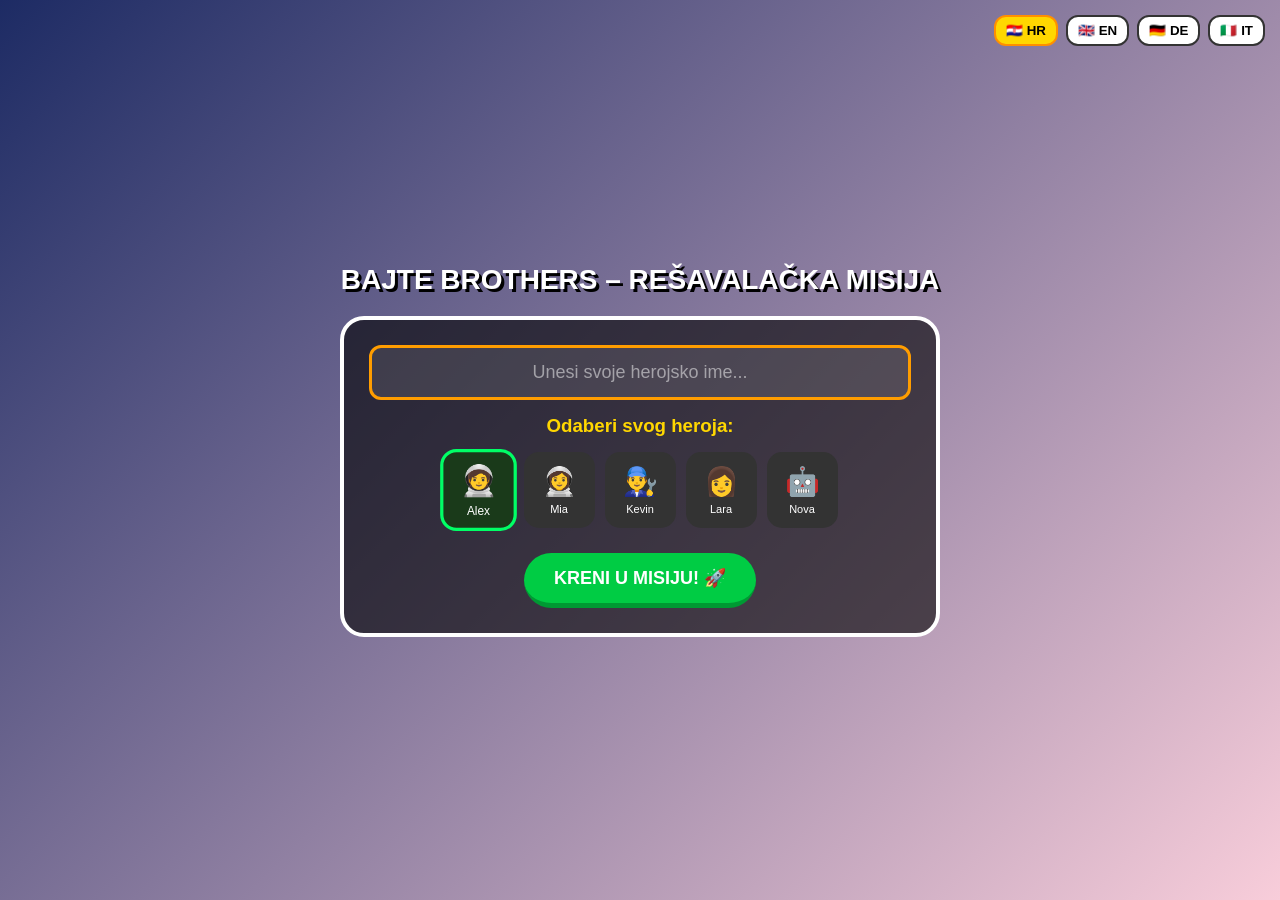
==== index.html @ 4d522f04 "Add files via upload" ====
<!DOCTYPE html>
<html lang="hr">
<head>
    <meta charset="UTF-8">
    <meta name="viewport" content="width=device-width, initial-scale=1.0, maximum-scale=1.0, user-scalable=no, viewport-fit=cover">
    <meta name="apple-mobile-web-app-capable" content="yes">
    <title>BajteBrothers – Rescue Mission 🐾</title>
    <style>
        * { margin: 0; padding: 0; box-sizing: border-box; user-select: none; -webkit-user-select: none; touch-action: none; }
        body, html { width: 100%; height: 100%; overflow: hidden; background: #111; font-family: Arial, sans-serif; }
        
        .screen { position: absolute; width: 100%; height: 100%; display: flex; flex-direction: column; justify-content: center; align-items: center; }
        .hidden { display: none !important; }
        
        #main-menu { background: linear-gradient(135deg, #1d2b64 0%, #f8cdda 100%); color: white; padding: 20px; text-align: center; }
        #main-menu h1 { font-size: 28px; text-shadow: 3px 3px 0px #000; margin-bottom: 20px; }
        
        .language-selector { position: absolute; top: 15px; right: 15px; display: flex; gap: 8px; }
        .language-selector button { background: white; border: 2px solid #333; padding: 6px 10px; border-radius: 12px; font-weight: bold; cursor: pointer; }
        .language-selector button.active { background: #ffd700; border-color: #ff8f00; }
        
        .menu-box { background: rgba(0,0,0,0.6); padding: 25px; border-radius: 24px; border: 4px solid #fff; max-width: 600px; width: 95%; }
        #playerName { width: 100%; padding: 14px; font-size: 18px; border-radius: 12px; border: 3px solid #ff9d00; text-align: center; margin-bottom: 15px; background: rgba(255,255,255,0.1); color: #fff; }
        #playerName::placeholder { color: rgba(255,255,255,0.5); }
        
        .menu-box h3 { color: #ffd700; margin-bottom: 10px; }
        .hero-selection { display: flex; justify-content: center; gap: 10px; margin: 15px 0 25px 0; flex-wrap: wrap; }
        .hero-card { background: #333; padding: 10px 15px; border-radius: 15px; border: 3px solid transparent; cursor: pointer; font-size: 28px; display: flex; flex-direction: column; align-items: center; }
        .hero-card span { font-size: 11px; color: white; margin-top: 5px; }
        .hero-card.active { border-color: #00ff66; background: #1a3a1a; transform: scale(1.08); }
        
        .pulse-button { background: #00cc44; color: white; border: none; border-bottom: 5px solid #009933; padding: 14px 30px; font-size: 18px; font-weight: bold; border-radius: 30px; cursor: pointer; animation: pulse 1.5s infinite; }
        .pulse-button:disabled { opacity: 0.5; animation: none; }
        
        @keyframes pulse { 0%, 100% { transform: scale(1); } 50% { transform: scale(1.04); } }
        
        #game-container { background: #000; position: relative; }
        #gameCanvas { width: 100%; height: 100%; display: block; }
        
        .game-hud { position: absolute; top: 10px; left: 0; width: 100%; padding: 0 12px; display: flex; justify-content: space-between; z-index: 10; pointer-events: none; }
        .hud-left, .hud-right { background: rgba(0,0,0,0.7); padding: 8px 12px; border-radius: 15px; border: 2px solid rgba(255,255,255,0.3); color: white; display: flex; align-items: center; gap: 10px; font-size: 13px; font-weight: bold; }
        
        .fuel-bar-container { display: flex; flex-direction: column; width: 90px; gap: 3px; }
        .fuel-bar-container span { font-size: 10px; color: #aaa; }
        .fuel-bar { height: 10px; background: #00ff66; border-radius: 5px; width: 100%; transition: width 0.2s; }
        .fuel-bar.low { background: #ff4444; animation: fuelPulse 0.5s infinite; }
        @keyframes fuelPulse { 0%, 100% { opacity: 1; } 50% { opacity: 0.6; } }
        
        .mobile-controls { position: absolute; bottom: 20px; left: 0; width: 100%; padding: 0 30px; display: flex; justify-content: space-between; align-items: center; z-index: 10; }
        #joystick-zone { width: 130px; height: 130px; display: flex; justify-content: center; align-items: center; }
        #joystick-base { width: 100px; height: 100px; background: rgba(255,255,255,0.15); border: 3px solid rgba(255,255,255,0.4); border-radius: 50%; position: relative; }
        #joystick-stick { width: 44px; height: 44px; background: radial-gradient(circle, #ffffff, #cccccc); border-radius: 50%; position: absolute; top: 50%; left: 50%; transform: translate(-50%, -50%); }
        
        #action-btn { width: 85px; height: 85px; background: linear-gradient(135deg, #ff0055 0%, #990033 100%); border: 4px solid white; border-radius: 50%; color: white; font-size: 26px; font-weight: bold; cursor: pointer; }
        #action-btn span { font-size: 11px; }
        
        .modal-overlay { position: fixed; top: 0; left: 0; width: 100%; height: 100%; background: rgba(0,0,0,0.85); display: flex; justify-content: center; align-items: center; z-index: 9999; }
        .modal-content { background: linear-gradient(135deg, #ff9d00 0%, #ff6200 100%); border: 6px solid #fff; border-radius: 24px; padding: 25px; width: 90%; max-width: 480px; text-align: center; animation: popIn 0.5s; }
        @keyframes popIn { 0% { transform: scale(0); } 100% { transform: scale(1); } }
        
        .trophy-icon { font-size: 50px; animation: wiggle 1s ease-in-out infinite alternate; }
        @keyframes wiggle { 0% { transform: rotate(-10deg); } 100% { transform: rotate(10deg); } }
        
        .modal-header h2 { color: #fff; font-size: 24px; text-shadow: 3px 3px 0 rgba(0,0,0,0.3); margin-top: 5px; }
        .victory-text { background: rgba(255,255,255,0.2); border-radius: 12px; padding: 15px; color: white; font-weight: bold; margin-top: 10px; font-size: 14px; line-height: 1.5; }
        .stars-reward { margin: 15px 0; font-size: 35px; }
    </style>
</head>
<body>
    <!-- HAUPTMENÜ -->
    <div id="main-menu" class="screen">
        <div class="language-selector">
            <button class="active" onclick="setLanguage('hr')">🇭🇷 HR</button>
            <button onclick="setLanguage('en')">🇬🇧 EN</button>
            <button onclick="setLanguage('de')">🇩🇪 DE</button>
            <button onclick="setLanguage('it')">🇮🇹 IT</button>
        </div>

        <h1 id="menu-title">BAJTE BROTHERS – REŠAVALAČKA MISIJA</h1>
        
        <div class="menu-box">
            <input type="text" id="playerName" placeholder="Unesi svoje herojsko ime...">
            
            <h3 id="select-hero">Odaberi svog heroja:</h3>
            <div class="hero-selection">
                <div class="hero-card active" onclick="selectHero('alex', this)">🧑‍🚀 <span>Alex</span></div>
                <div class="hero-card" onclick="selectHero('mia', this)">👩‍🚀 <span>Mia</span></div>
                <div class="hero-card" onclick="selectHero('kevin', this)">👨‍🔧 <span>Kevin</span></div>
                <div class="hero-card" onclick="selectHero('lara', this)">👩‍ <span>Lara</span></div>
                <div class="hero-card" onclick="selectHero('nova', this)">🤖 <span>Nova</span></div>
            </div>

            <button id="startBtn" class="pulse-button" onclick="startGame()">KRENI U MISIJU! 🚀</button>
        </div>
    </div>

    <!-- SPIEL -->
    <div id="game-container" class="screen hidden">
        <canvas id="gameCanvas"></canvas>

        <div class="game-hud">
            <div class="hud-left">
                <span id="display-name">Heroj</span>
                <div class="fuel-bar-container">
                    <span>Gorivo</span>
                    <div id="fuel-bar" class="fuel-bar"></div>
                </div>
            </div>
            <div class="hud-right">
                <div>⭐ <span id="star-count">0 / 3</span></div>
                <div>💰 <span id="coin-count">0</span></div>
            </div>
        </div>

        <div class="mobile-controls">
            <div id="joystick-zone">
                <div id="joystick-base">
                    <div id="joystick-stick"></div>
                </div>
            </div>
            <button id="action-btn" onclick="handleAction()">⚡<br><span>AKCIJA</span></button>
        </div>
    </div>

    <!-- LEVEL COMPLETE -->
    <div id="level-complete-modal" class="modal-overlay hidden">
        <div class="modal-content">
            <div class="modal-header">
                <div class="trophy-icon">🏆</div>
                <h2>NIVO ZAVRŠEN!</h2>
            </div>
            <p id="victory-message" class="victory-text"></p>
            <div class="stars-reward">
                <span>⭐</span><span>⭐</span><span>⭐</span>
            </div>
            <button class="pulse-button" onclick="nextLevel()">SLJEDEĆI NIVO 🚀</button>
        </div>
    </div>

    <script>
        // ============ GAME STATE ============
        let playerName = '';
        let selectedHero = 'alex';
        let currentLevel = 1;
        let gameRunning = false;
        let fuel = 100;
        let stars = 0;
        let coins = 0;
        let playerX = 100, playerY = 400;
        let playerVX = 0, playerVY = 0;
        let joystickDX = 0, joystickDY = 0;
        let joystickActive = false;

        // ============ AUDIO ============
        const audioMessage = new Audio('./barba_zeljko_message.mp3');
        const audioShort = new Audio('./barba_zeljko_short.mp3');
        const audioLong = new Audio('./barba_zeljko_long.mp3');
        audioLong.loop = true;
        audioLong.volume = 0.4;

        // ============ TRANSLATIONS ============
        const translations = {
            hr: {
                title: 'BAJTE BROTHERS – REŠAVALAČKA MISIJA',
                placeholder: 'Unesi svoje herojsko ime...',
                selectHero: 'Odaberi svog heroja:',
                startBtn: 'KRENI U MISIJU! 🚀',
                levelComplete: 'NIVO ZAVRŠEN!',
                nextLevel: 'SLJEDEĆI NIVO 🚀',
                message: (name) => `Nevjerojatno, ${name}! Spasio/la si životinju! 🎉`
            },
            en: {
                title: 'BAJTE BROTHERS – RESCUE MISSION',
                placeholder: 'Enter your hero name...',
                selectHero: 'Choose your hero:',
                startBtn: 'START MISSION! 🚀',
                levelComplete: 'LEVEL COMPLETE!',
                nextLevel: 'NEXT LEVEL 🚀',
                message: (name) => `Incredible, ${name}! You saved the animal! 🎉`
            },
            de: {
                title: 'BAJTE BROTHERS – RETTUNGSMISSION',
                placeholder: 'Gib deinen Heldennamen ein...',
                selectHero: 'Wähle deinen Helden:',
                startBtn: 'MISSION STARTEN! 🚀',
                levelComplete: 'LEVEL GESCHAFFT!',
                nextLevel: 'NÄCHSTES LEVEL 🚀',
                message: (name) => `Unglaublich, ${name}! Du hast das Tier gerettet! 🎉`
            },
            it: {
                title: 'BAJTE BROTHERS – MISSIONE DI SOCCORSO',
                placeholder: 'Inserisci il tuo nome da eroe...',
                selectHero: 'Scegli il tuo eroe:',
                startBtn: 'INIZIA LA MISSIONE! 🚀',
                levelComplete: 'LIVELLO COMPLETATO!',
                nextLevel: 'PROSSIMO LIVELLO 🚀',
                message: (name) => `Incredibile, ${name}! Hai salvato l'animale! 🎉`
            }
        };

        let currentLang = 'hr';

        function setLanguage(lang) {
            currentLang = lang;
            const t = translations[lang];
            document.getElementById('menu-title').textContent = t.title;
            document.getElementById('playerName').placeholder = t.placeholder;
            document.getElementById('select-hero').textContent = t.selectHero;
            document.getElementById('startBtn').textContent = t.startBtn;
            
            document.querySelectorAll('.language-selector button').forEach(btn => btn.classList.remove('active'));
            event.target.classList.add('active');
        }

        function selectHero(hero, element) {
            selectedHero = hero;
            document.querySelectorAll('.hero-card').forEach(card => card.classList.remove('active'));
            element.classList.add('active');
        }

        function startGame() {
            playerName = document.getElementById('playerName').value || 'Heroj';
            document.getElementById('display-name').textContent = playerName;
            
            document.getElementById('main-menu').classList.add('hidden');
            document.getElementById('game-container').classList.remove('hidden');
            
            audioMessage.play().catch(e => console.log('Audio blockiert'));
            audioLong.play().catch(e => console.log('Audio blockiert'));
            
            initGame();
        }

        function initGame() {
            const canvas = document.getElementById('gameCanvas');
            const ctx = canvas.getContext('2d');
            
            canvas.width = window.innerWidth;
            canvas.height = window.innerHeight;
            
            fuel = 100;
            stars = 0;
            coins = 0;
            playerX = 100;
            playerY = canvas.height - 200;
            gameRunning = true;
            
            gameLoop(canvas, ctx);
        }

        function gameLoop(canvas, ctx) {
            if (!gameRunning) return;
            
            // Update
            if (joystickActive) {
                playerVX += joystickDX * 0.5;
                playerVY += joystickDY * 0.3;
            }
            
            playerVX *= 0.9;
            playerVY *= 0.9;
            playerX += playerVX;
            playerY += playerVY;
            
            // Grenzen
            if (playerX < 30) playerX = 30;
            if (playerX > canvas.width - 30) playerX = canvas.width - 30;
            if (playerY < 50) playerY = 50;
            if (playerY > canvas.height - 100) playerY = canvas.height - 100;
            
            // Treibstoff
            fuel -= 0.1;
            if (fuel <= 0) {
                fuel = 0;
                gameRunning = false;
                alert('Nema više goriva!');
                return;
            }
            
            document.getElementById('fuel-bar').style.width = fuel + '%';
            if (fuel < 30) document.getElementById('fuel-bar').classList.add('low');
            
            // Render
            ctx.fillStyle = '#1b5e20';
            ctx.fillRect(0, 0, canvas.width, canvas.height);
            
            // Boden
            ctx.fillStyle = '#5d4037';
            ctx.fillRect(0, canvas.height - 100, canvas.width, 100);
            
            // Spieler
            ctx.fillStyle = '#ff6b35';
            ctx.fillRect(playerX - 20, playerY - 15, 40, 30);
            ctx.font = '20px Arial';
            ctx.textAlign = 'center';
            ctx.fillText('🚜', playerX, playerY + 5);
            
            // Käfig am Ende
            ctx.strokeStyle = '#9e9e9e';
            ctx.lineWidth = 3;
            ctx.strokeRect(canvas.width - 150, canvas.height - 200, 60, 80);
            ctx.font = '30px Arial';
            ctx.fillText('🐿', canvas.width - 120, canvas.height - 150);
            
            requestAnimationFrame(() => gameLoop(canvas, ctx));
        }

        function handleAction() {
            const canvas = document.getElementById('gameCanvas');
            if (playerX > canvas.width - 200) {
                // Level complete!
                gameRunning = false;
                audioLong.pause();
                audioShort.play();
                
                document.getElementById('victory-message').textContent = translations[currentLang].message(playerName);
                document.getElementById('level-complete-modal').classList.remove('hidden');
            }
        }

        function nextLevel() {
            currentLevel++;
            document.getElementById('level-complete-modal').classList.add('hidden');
            initGame();
        }

        // ============ JOYSTICK ============
        const joystickBase = document.getElementById('joystick-base');
        const joystickStick = document.getElementById('joystick-stick');
        
        joystickBase.addEventListener('touchstart', (e) => {
            e.preventDefault();
            joystickActive = true;
        });
        
        joystickBase.addEventListener('touchmove', (e) => {
            e.preventDefault();
            const touch = e.touches[0];
            const rect = joystickBase.getBoundingClientRect();
            const centerX = rect.left + rect.width / 2;
            const centerY = rect.top + rect.height / 2;
            
            const dx = touch.clientX - centerX;
            const dy = touch.clientY - centerY;
            const dist = Math.min(Math.sqrt(dx * dx + dy * dy), 40);
            const angle = Math.atan2(dy, dx);
            
            joystickDX = Math.cos(angle) * (dist / 40);
            joystickDY = Math.sin(angle) * (dist / 40);
            
            joystickStick.style.transform = `translate(calc(-50% + ${Math.cos(angle) * dist}px), calc(-50% + ${Math.sin(angle) * dist}px))`;
        });
        
        joystickBase.addEventListener('touchend', (e) => {
            e.preventDefault();
            joystickActive = false;
            joystickDX = 0;
            joystickDY = 0;
            joystickStick.style.transform = 'translate(-50%, -50%)';
        });

        // Maus-Support für Desktop
        let mouseDown = false;
        joystickBase.addEventListener('mousedown', () => { mouseDown = true; joystickActive = true; });
        window.addEventListener('mousemove', (e) => {
            if (!mouseDown) return;
            const rect = joystickBase.getBoundingClientRect();
            const centerX = rect.left + rect.width / 2;
            const centerY = rect.top + rect.height / 2;
            const dx = e.clientX - centerX;
            const dy = e.clientY - centerY;
            const dist = Math.min(Math.sqrt(dx * dx + dy * dy), 40);
            const angle = Math.atan2(dy, dx);
            joystickDX = Math.cos(angle) * (dist / 40);
            joystickDY = Math.sin(angle) * (dist / 40);
            joystickStick.style.transform = `translate(calc(-50% + ${Math.cos(angle) * dist}px), calc(-50% + ${Math.sin(angle) * dist}px))`;
        });
        window.addEventListener('mouseup', () => {
            mouseDown = false;
            joystickActive = false;
            joystickDX = 0;
            joystickDY = 0;
            joystickStick.style.transform = 'translate(-50%, -50%)';
        });
    </script>
</body>
</html>
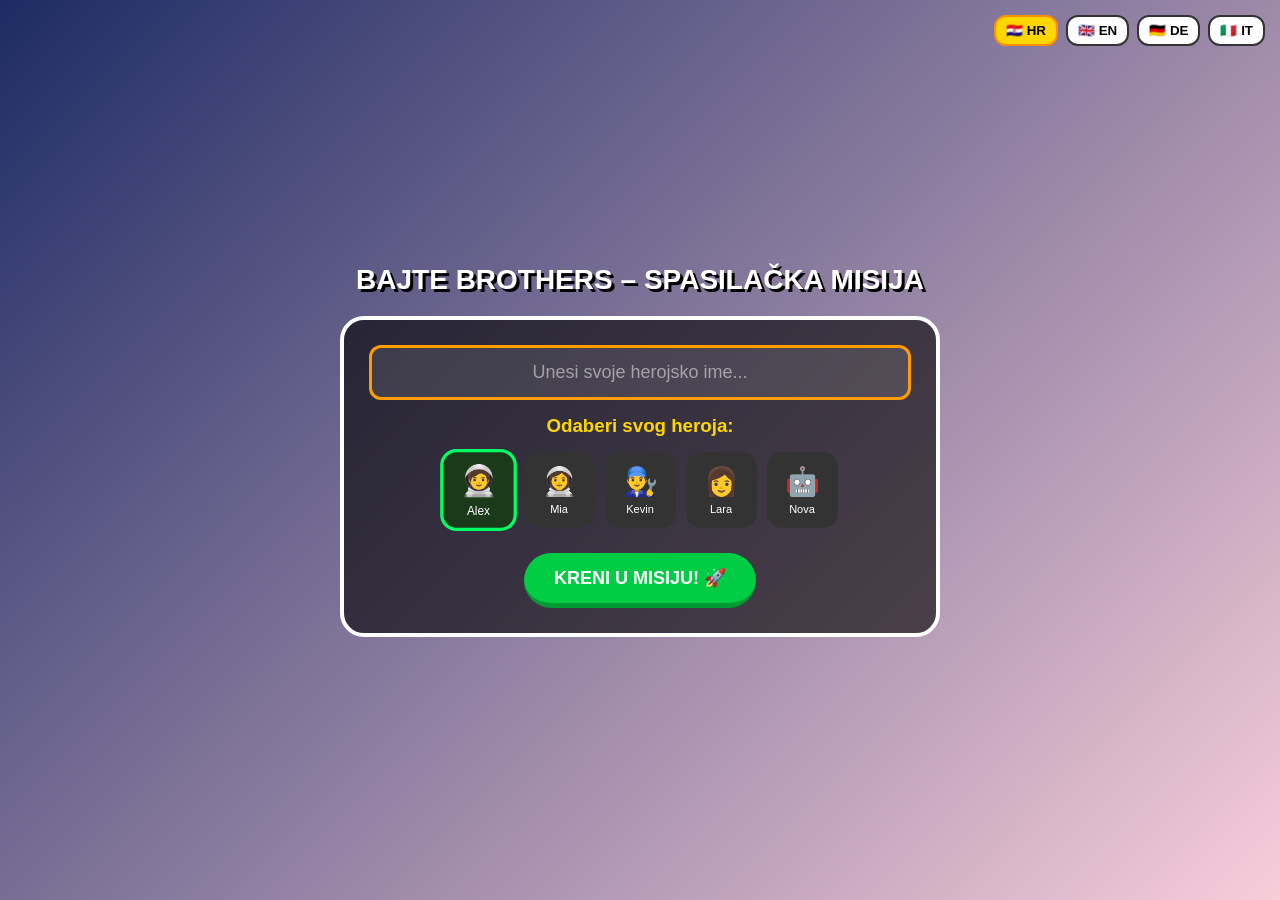
==== commit 24c89f13: "Change menu title from 'REŠAVALAČKA' to 'SPASILAČKA'" ====
--- a/index.html
+++ b/index.html
@@ -8,59 +8,59 @@
     <style>
         * { margin: 0; padding: 0; box-sizing: border-box; user-select: none; -webkit-user-select: none; touch-action: none; }
         body, html { width: 100%; height: 100%; overflow: hidden; background: #111; font-family: Arial, sans-serif; }
-        
+
         .screen { position: absolute; width: 100%; height: 100%; display: flex; flex-direction: column; justify-content: center; align-items: center; }
         .hidden { display: none !important; }
-        
+
         #main-menu { background: linear-gradient(135deg, #1d2b64 0%, #f8cdda 100%); color: white; padding: 20px; text-align: center; }
         #main-menu h1 { font-size: 28px; text-shadow: 3px 3px 0px #000; margin-bottom: 20px; }
-        
+
         .language-selector { position: absolute; top: 15px; right: 15px; display: flex; gap: 8px; }
         .language-selector button { background: white; border: 2px solid #333; padding: 6px 10px; border-radius: 12px; font-weight: bold; cursor: pointer; }
         .language-selector button.active { background: #ffd700; border-color: #ff8f00; }
-        
+
         .menu-box { background: rgba(0,0,0,0.6); padding: 25px; border-radius: 24px; border: 4px solid #fff; max-width: 600px; width: 95%; }
         #playerName { width: 100%; padding: 14px; font-size: 18px; border-radius: 12px; border: 3px solid #ff9d00; text-align: center; margin-bottom: 15px; background: rgba(255,255,255,0.1); color: #fff; }
         #playerName::placeholder { color: rgba(255,255,255,0.5); }
-        
+
         .menu-box h3 { color: #ffd700; margin-bottom: 10px; }
         .hero-selection { display: flex; justify-content: center; gap: 10px; margin: 15px 0 25px 0; flex-wrap: wrap; }
         .hero-card { background: #333; padding: 10px 15px; border-radius: 15px; border: 3px solid transparent; cursor: pointer; font-size: 28px; display: flex; flex-direction: column; align-items: center; }
         .hero-card span { font-size: 11px; color: white; margin-top: 5px; }
         .hero-card.active { border-color: #00ff66; background: #1a3a1a; transform: scale(1.08); }
-        
+
         .pulse-button { background: #00cc44; color: white; border: none; border-bottom: 5px solid #009933; padding: 14px 30px; font-size: 18px; font-weight: bold; border-radius: 30px; cursor: pointer; animation: pulse 1.5s infinite; }
         .pulse-button:disabled { opacity: 0.5; animation: none; }
-        
+
         @keyframes pulse { 0%, 100% { transform: scale(1); } 50% { transform: scale(1.04); } }
-        
+
         #game-container { background: #000; position: relative; }
         #gameCanvas { width: 100%; height: 100%; display: block; }
-        
+
         .game-hud { position: absolute; top: 10px; left: 0; width: 100%; padding: 0 12px; display: flex; justify-content: space-between; z-index: 10; pointer-events: none; }
         .hud-left, .hud-right { background: rgba(0,0,0,0.7); padding: 8px 12px; border-radius: 15px; border: 2px solid rgba(255,255,255,0.3); color: white; display: flex; align-items: center; gap: 10px; font-size: 13px; font-weight: bold; }
-        
+
         .fuel-bar-container { display: flex; flex-direction: column; width: 90px; gap: 3px; }
         .fuel-bar-container span { font-size: 10px; color: #aaa; }
         .fuel-bar { height: 10px; background: #00ff66; border-radius: 5px; width: 100%; transition: width 0.2s; }
         .fuel-bar.low { background: #ff4444; animation: fuelPulse 0.5s infinite; }
         @keyframes fuelPulse { 0%, 100% { opacity: 1; } 50% { opacity: 0.6; } }
-        
+
         .mobile-controls { position: absolute; bottom: 20px; left: 0; width: 100%; padding: 0 30px; display: flex; justify-content: space-between; align-items: center; z-index: 10; }
         #joystick-zone { width: 130px; height: 130px; display: flex; justify-content: center; align-items: center; }
         #joystick-base { width: 100px; height: 100px; background: rgba(255,255,255,0.15); border: 3px solid rgba(255,255,255,0.4); border-radius: 50%; position: relative; }
         #joystick-stick { width: 44px; height: 44px; background: radial-gradient(circle, #ffffff, #cccccc); border-radius: 50%; position: absolute; top: 50%; left: 50%; transform: translate(-50%, -50%); }
-        
+
         #action-btn { width: 85px; height: 85px; background: linear-gradient(135deg, #ff0055 0%, #990033 100%); border: 4px solid white; border-radius: 50%; color: white; font-size: 26px; font-weight: bold; cursor: pointer; }
         #action-btn span { font-size: 11px; }
-        
+
         .modal-overlay { position: fixed; top: 0; left: 0; width: 100%; height: 100%; background: rgba(0,0,0,0.85); display: flex; justify-content: center; align-items: center; z-index: 9999; }
         .modal-content { background: linear-gradient(135deg, #ff9d00 0%, #ff6200 100%); border: 6px solid #fff; border-radius: 24px; padding: 25px; width: 90%; max-width: 480px; text-align: center; animation: popIn 0.5s; }
         @keyframes popIn { 0% { transform: scale(0); } 100% { transform: scale(1); } }
-        
+
         .trophy-icon { font-size: 50px; animation: wiggle 1s ease-in-out infinite alternate; }
         @keyframes wiggle { 0% { transform: rotate(-10deg); } 100% { transform: rotate(10deg); } }
-        
+
         .modal-header h2 { color: #fff; font-size: 24px; text-shadow: 3px 3px 0 rgba(0,0,0,0.3); margin-top: 5px; }
         .victory-text { background: rgba(255,255,255,0.2); border-radius: 12px; padding: 15px; color: white; font-weight: bold; margin-top: 10px; font-size: 14px; line-height: 1.5; }
         .stars-reward { margin: 15px 0; font-size: 35px; }
@@ -76,18 +76,18 @@
             <button onclick="setLanguage('it')">🇮🇹 IT</button>
         </div>
 
-        <h1 id="menu-title">BAJTE BROTHERS – REŠAVALAČKA MISIJA</h1>
-        
+        <h1 id="menu-title">BAJTE BROTHERS – SPASILAČKA MISIJA</h1>
+
         <div class="menu-box">
             <input type="text" id="playerName" placeholder="Unesi svoje herojsko ime...">
-            
+
             <h3 id="select-hero">Odaberi svog heroja:</h3>
             <div class="hero-selection">
                 <div class="hero-card active" onclick="selectHero('alex', this)">🧑‍🚀 <span>Alex</span></div>
                 <div class="hero-card" onclick="selectHero('mia', this)">👩‍🚀 <span>Mia</span></div>
                 <div class="hero-card" onclick="selectHero('kevin', this)">👨‍🔧 <span>Kevin</span></div>
-                <div class="hero-card" onclick="selectHero('lara', this)">👩‍ <span>Lara</span></div>
-                <div class="hero-card" onclick="selectHero('nova', this)">🤖 <span>Nova</span></div>
+                <div class="hero-card" onclick="selectHero('lara', this)">👩 <span>Lara</span></div>
+                <div class="hero-card" onclick="selectHero('nova', this)">‍🤖 <span>Nova</span></div>
             </div>
 
             <button id="startBtn" class="pulse-button" onclick="startGame()">KRENI U MISIJU! 🚀</button>
@@ -161,7 +161,7 @@
         // ============ TRANSLATIONS ============
         const translations = {
             hr: {
-                title: 'BAJTE BROTHERS – REŠAVALAČKA MISIJA',
+                title: 'BAJTE BROTHERS – SPASILAČKA MISIJA',
                 placeholder: 'Unesi svoje herojsko ime...',
                 selectHero: 'Odaberi svog heroja:',
                 startBtn: 'KRENI U MISIJU! 🚀',
@@ -207,7 +207,7 @@
             document.getElementById('playerName').placeholder = t.placeholder;
             document.getElementById('select-hero').textContent = t.selectHero;
             document.getElementById('startBtn').textContent = t.startBtn;
-            
+
             document.querySelectorAll('.language-selector button').forEach(btn => btn.classList.remove('active'));
             event.target.classList.add('active');
         }
@@ -221,53 +221,53 @@
         function startGame() {
             playerName = document.getElementById('playerName').value || 'Heroj';
             document.getElementById('display-name').textContent = playerName;
-            
+
             document.getElementById('main-menu').classList.add('hidden');
             document.getElementById('game-container').classList.remove('hidden');
-            
+
             audioMessage.play().catch(e => console.log('Audio blockiert'));
             audioLong.play().catch(e => console.log('Audio blockiert'));
-            
+
             initGame();
         }
 
         function initGame() {
             const canvas = document.getElementById('gameCanvas');
             const ctx = canvas.getContext('2d');
-            
+
             canvas.width = window.innerWidth;
             canvas.height = window.innerHeight;
-            
+
             fuel = 100;
             stars = 0;
             coins = 0;
             playerX = 100;
             playerY = canvas.height - 200;
             gameRunning = true;
-            
+
             gameLoop(canvas, ctx);
         }
 
         function gameLoop(canvas, ctx) {
             if (!gameRunning) return;
-            
+
             // Update
             if (joystickActive) {
                 playerVX += joystickDX * 0.5;
                 playerVY += joystickDY * 0.3;
             }
-            
+
             playerVX *= 0.9;
             playerVY *= 0.9;
             playerX += playerVX;
             playerY += playerVY;
-            
+
             // Grenzen
             if (playerX < 30) playerX = 30;
             if (playerX > canvas.width - 30) playerX = canvas.width - 30;
             if (playerY < 50) playerY = 50;
             if (playerY > canvas.height - 100) playerY = canvas.height - 100;
-            
+
             // Treibstoff
             fuel -= 0.1;
             if (fuel <= 0) {
@@ -276,32 +276,32 @@
                 alert('Nema više goriva!');
                 return;
             }
-            
+
             document.getElementById('fuel-bar').style.width = fuel + '%';
             if (fuel < 30) document.getElementById('fuel-bar').classList.add('low');
-            
+
             // Render
             ctx.fillStyle = '#1b5e20';
             ctx.fillRect(0, 0, canvas.width, canvas.height);
-            
+
             // Boden
             ctx.fillStyle = '#5d4037';
             ctx.fillRect(0, canvas.height - 100, canvas.width, 100);
-            
+
             // Spieler
             ctx.fillStyle = '#ff6b35';
             ctx.fillRect(playerX - 20, playerY - 15, 40, 30);
             ctx.font = '20px Arial';
             ctx.textAlign = 'center';
             ctx.fillText('🚜', playerX, playerY + 5);
-            
+
             // Käfig am Ende
             ctx.strokeStyle = '#9e9e9e';
             ctx.lineWidth = 3;
             ctx.strokeRect(canvas.width - 150, canvas.height - 200, 60, 80);
             ctx.font = '30px Arial';
             ctx.fillText('🐿', canvas.width - 120, canvas.height - 150);
-            
+
             requestAnimationFrame(() => gameLoop(canvas, ctx));
         }
 
@@ -312,7 +312,7 @@
                 gameRunning = false;
                 audioLong.pause();
                 audioShort.play();
-                
+
                 document.getElementById('victory-message').textContent = translations[currentLang].message(playerName);
                 document.getElementById('level-complete-modal').classList.remove('hidden');
             }
@@ -327,30 +327,30 @@
         // ============ JOYSTICK ============
         const joystickBase = document.getElementById('joystick-base');
         const joystickStick = document.getElementById('joystick-stick');
-        
+
         joystickBase.addEventListener('touchstart', (e) => {
             e.preventDefault();
             joystickActive = true;
         });
-        
+
         joystickBase.addEventListener('touchmove', (e) => {
             e.preventDefault();
             const touch = e.touches[0];
             const rect = joystickBase.getBoundingClientRect();
             const centerX = rect.left + rect.width / 2;
             const centerY = rect.top + rect.height / 2;
-            
+
             const dx = touch.clientX - centerX;
             const dy = touch.clientY - centerY;
             const dist = Math.min(Math.sqrt(dx * dx + dy * dy), 40);
             const angle = Math.atan2(dy, dx);
-            
+
             joystickDX = Math.cos(angle) * (dist / 40);
             joystickDY = Math.sin(angle) * (dist / 40);
-            
+
             joystickStick.style.transform = `translate(calc(-50% + ${Math.cos(angle) * dist}px), calc(-50% + ${Math.sin(angle) * dist}px))`;
         });
-        
+
         joystickBase.addEventListener('touchend', (e) => {
             e.preventDefault();
             joystickActive = false;
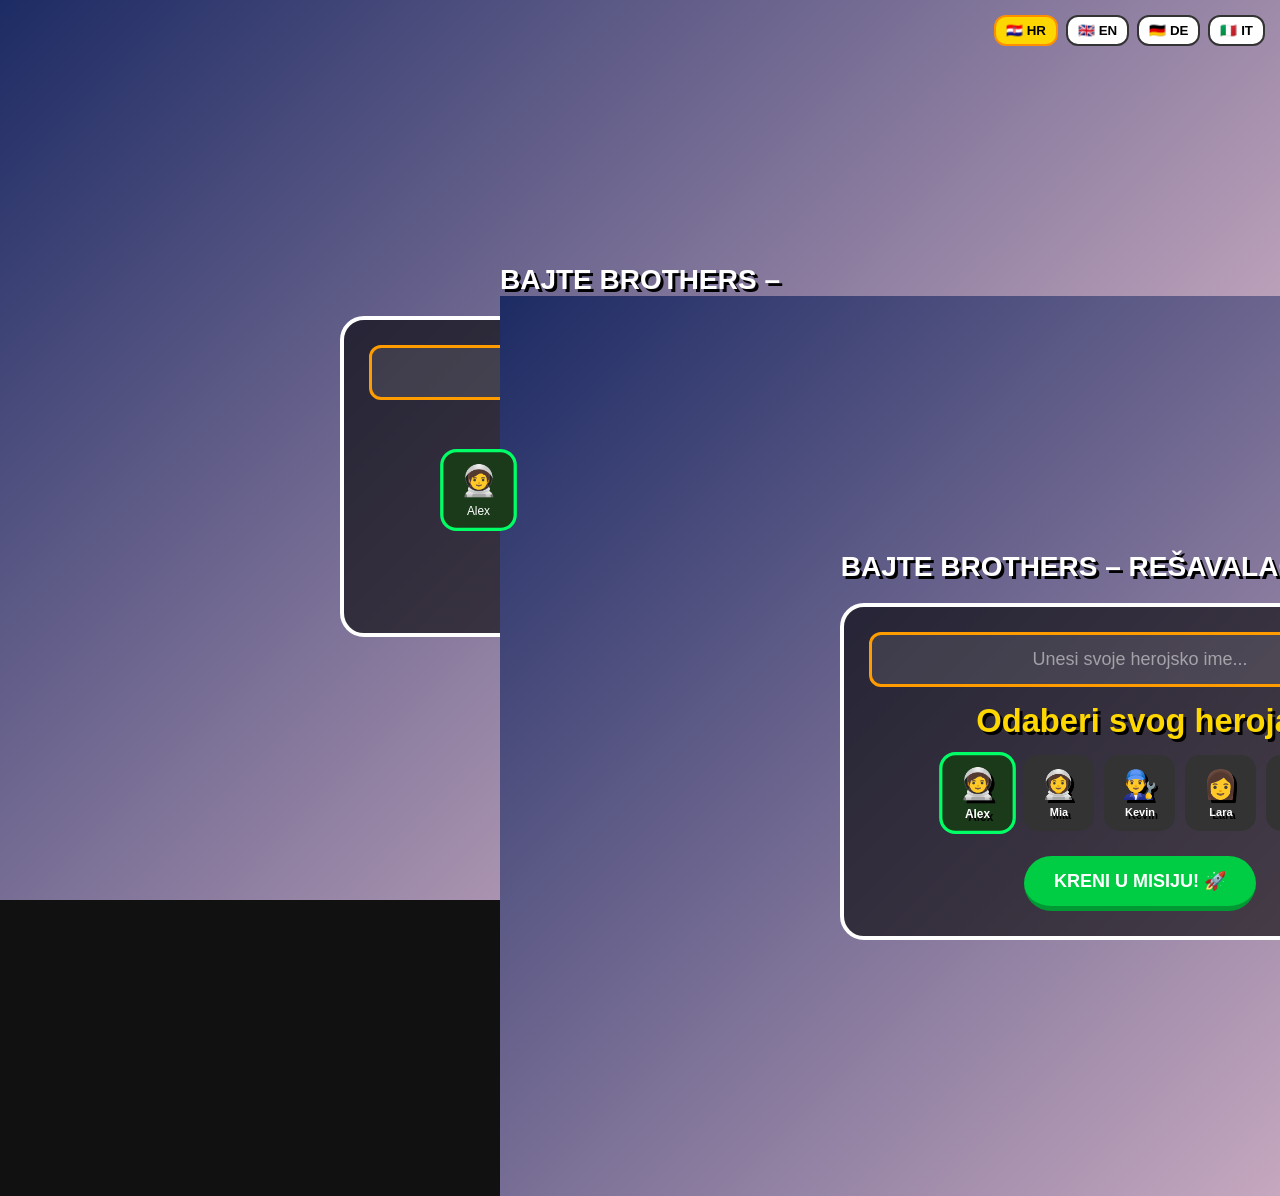
==== commit b1b077eb: "Update print statement from 'Hello' to 'Goodbye'" ====
--- a/index.html
+++ b/index.html
@@ -76,7 +76,85 @@
             <button onclick="setLanguage('it')">🇮🇹 IT</button>
         </div>
 
-        <h1 id="menu-title">BAJTE BROTHERS – SPASILAČKA MISIJA</h1>
+        <h1 id="menu-title">BAJTE BROTHERS – <!DOCTYPE html>
+<html lang="hr">
+<head>
+    <meta charset="UTF-8">
+    <meta name="viewport" content="width=device-width, initial-scale=1.0, maximum-scale=1.0, user-scalable=no, viewport-fit=cover">
+    <meta name="apple-mobile-web-app-capable" content="yes">
+    <title>BajteBrothers – Rescue Mission 🐾</title>
+    <style>
+        * { margin: 0; padding: 0; box-sizing: border-box; user-select: none; -webkit-user-select: none; touch-action: none; }
+        body, html { width: 100%; height: 100%; overflow: hidden; background: #111; font-family: Arial, sans-serif; }
+
+        .screen { position: absolute; width: 100%; height: 100%; display: flex; flex-direction: column; justify-content: center; align-items: center; }
+        .hidden { display: none !important; }
+
+        #main-menu { background: linear-gradient(135deg, #1d2b64 0%, #f8cdda 100%); color: white; padding: 20px; text-align: center; }
+        #main-menu h1 { font-size: 28px; text-shadow: 3px 3px 0px #000; margin-bottom: 20px; }
+
+        .language-selector { position: absolute; top: 15px; right: 15px; display: flex; gap: 8px; }
+        .language-selector button { background: white; border: 2px solid #333; padding: 6px 10px; border-radius: 12px; font-weight: bold; cursor: pointer; }
+        .language-selector button.active { background: #ffd700; border-color: #ff8f00; }
+
+        .menu-box { background: rgba(0,0,0,0.6); padding: 25px; border-radius: 24px; border: 4px solid #fff; max-width: 600px; width: 95%; }
+        #playerName { width: 100%; padding: 14px; font-size: 18px; border-radius: 12px; border: 3px solid #ff9d00; text-align: center; margin-bottom: 15px; background: rgba(255,255,255,0.1); color: #fff; }
+        #playerName::placeholder { color: rgba(255,255,255,0.5); }
+
+        .menu-box h3 { color: #ffd700; margin-bottom: 10px; }
+        .hero-selection { display: flex; justify-content: center; gap: 10px; margin: 15px 0 25px 0; flex-wrap: wrap; }
+        .hero-card { background: #333; padding: 10px 15px; border-radius: 15px; border: 3px solid transparent; cursor: pointer; font-size: 28px; display: flex; flex-direction: column; align-items: center; }
+        .hero-card span { font-size: 11px; color: white; margin-top: 5px; }
+        .hero-card.active { border-color: #00ff66; background: #1a3a1a; transform: scale(1.08); }
+
+        .pulse-button { background: #00cc44; color: white; border: none; border-bottom: 5px solid #009933; padding: 14px 30px; font-size: 18px; font-weight: bold; border-radius: 30px; cursor: pointer; animation: pulse 1.5s infinite; }
+        .pulse-button:disabled { opacity: 0.5; animation: none; }
+
+        @keyframes pulse { 0%, 100% { transform: scale(1); } 50% { transform: scale(1.04); } }
+
+        #game-container { background: #000; position: relative; }
+        #gameCanvas { width: 100%; height: 100%; display: block; }
+
+        .game-hud { position: absolute; top: 10px; left: 0; width: 100%; padding: 0 12px; display: flex; justify-content: space-between; z-index: 10; pointer-events: none; }
+        .hud-left, .hud-right { background: rgba(0,0,0,0.7); padding: 8px 12px; border-radius: 15px; border: 2px solid rgba(255,255,255,0.3); color: white; display: flex; align-items: center; gap: 10px; font-size: 13px; font-weight: bold; }
+
+        .fuel-bar-container { display: flex; flex-direction: column; width: 90px; gap: 3px; }
+        .fuel-bar-container span { font-size: 10px; color: #aaa; }
+        .fuel-bar { height: 10px; background: #00ff66; border-radius: 5px; width: 100%; transition: width 0.2s; }
+        .fuel-bar.low { background: #ff4444; animation: fuelPulse 0.5s infinite; }
+        @keyframes fuelPulse { 0%, 100% { opacity: 1; } 50% { opacity: 0.6; } }
+
+        .mobile-controls { position: absolute; bottom: 20px; left: 0; width: 100%; padding: 0 30px; display: flex; justify-content: space-between; align-items: center; z-index: 10; }
+        #joystick-zone { width: 130px; height: 130px; display: flex; justify-content: center; align-items: center; }
+        #joystick-base { width: 100px; height: 100px; background: rgba(255,255,255,0.15); border: 3px solid rgba(255,255,255,0.4); border-radius: 50%; position: relative; }
+        #joystick-stick { width: 44px; height: 44px; background: radial-gradient(circle, #ffffff, #cccccc); border-radius: 50%; position: absolute; top: 50%; left: 50%; transform: translate(-50%, -50%); }
+
+        #action-btn { width: 85px; height: 85px; background: linear-gradient(135deg, #ff0055 0%, #990033 100%); border: 4px solid white; border-radius: 50%; color: white; font-size: 26px; font-weight: bold; cursor: pointer; }
+        #action-btn span { font-size: 11px; }
+
+        .modal-overlay { position: fixed; top: 0; left: 0; width: 100%; height: 100%; background: rgba(0,0,0,0.85); display: flex; justify-content: center; align-items: center; z-index: 9999; }
+        .modal-content { background: linear-gradient(135deg, #ff9d00 0%, #ff6200 100%); border: 6px solid #fff; border-radius: 24px; padding: 25px; width: 90%; max-width: 480px; text-align: center; animation: popIn 0.5s; }
+        @keyframes popIn { 0% { transform: scale(0); } 100% { transform: scale(1); } }
+
+        .trophy-icon { font-size: 50px; animation: wiggle 1s ease-in-out infinite alternate; }
+        @keyframes wiggle { 0% { transform: rotate(-10deg); } 100% { transform: rotate(10deg); } }
+
+        .modal-header h2 { color: #fff; font-size: 24px; text-shadow: 3px 3px 0 rgba(0,0,0,0.3); margin-top: 5px; }
+        .victory-text { background: rgba(255,255,255,0.2); border-radius: 12px; padding: 15px; color: white; font-weight: bold; margin-top: 10px; font-size: 14px; line-height: 1.5; }
+        .stars-reward { margin: 15px 0; font-size: 35px; }
+    </style>
+</head>
+<body>
+    <!-- HAUPTMENÜ -->
+    <div id="main-menu" class="screen">
+        <div class="language-selector">
+            <button class="active" onclick="setLanguage('hr')">🇭🇷 HR</button>
+            <button onclick="setLanguage('en')">🇬🇧 EN</button>
+            <button onclick="setLanguage('de')">🇩🇪 DE</button>
+            <button onclick="setLanguage('it')">🇮🇹 IT</button>
+        </div>
+
+        <h1 id="menu-title">BAJTE BROTHERS – REŠAVALAČKA MISIJA</h1>
 
         <div class="menu-box">
             <input type="text" id="playerName" placeholder="Unesi svoje herojsko ime...">
@@ -161,7 +239,7 @@
         // ============ TRANSLATIONS ============
         const translations = {
             hr: {
-                title: 'BAJTE BROTHERS – SPASILAČKA MISIJA',
+                title: 'BAJTE BROTHERS – REŠAVALAČKA MISIJA',
                 placeholder: 'Unesi svoje herojsko ime...',
                 selectHero: 'Odaberi svog heroja:',
                 startBtn: 'KRENI U MISIJU! 🚀',
@@ -385,3 +463,699 @@
     </script>
 </body>
 </html>
+</h1>
+
+        <div class="menu-box">
+            <input type="text" id="playerName" placeholder="Unesi svoje herojsko ime...">
+
+            <h3 id="select-hero">Odaberi svog heroja:</h3>
+            <div class="hero-selection">
+                <div class="hero-card active" onclick="selectHero('alex', this)">🧑‍🚀 <span>Alex</span></div>
+                <div class="hero-card" onclick="selectHero('mia', this)">👩‍🚀 <span>Mia</span></div>
+                <div class="hero-card" onclick="selectHero('kevin', this)">👨‍🔧 <span>Kevin</span></div>
+                <div class="hero-card" onclick="selectHero('lara', this)">👩 <span>Lara</span></div>
+                <div class="hero-card" onclick="selectHero('nova', this)">‍🤖 <span>Nova</span></div>
+            </div>
+
+            <button id="startBtn" class="pulse-button" onclick="startGame()">KRENI U MISIJU! 🚀</button>
+        </div>
+    </div>
+
+    <!-- SPIEL -->
+    <div id="game-container" class="screen hidden">
+        <canvas id="gameCanvas"></canvas>
+
+        <div class="game-hud">
+            <div class="hud-left">
+                <span id="display-name">Heroj</span>
+                <div class="fuel-bar-container">
+                    <span>Gorivo</span>
+                    <div id="fuel-bar" class="fuel-bar"></div>
+                </div>
+            </div>
+            <div class="hud-right">
+                <div>⭐ <span id="star-count">0 / 3</span></div>
+                <div>💰 <span id="coin-count">0</span></div>
+            </div>
+        </div>
+
+        <div class="mobile-controls">
+            <div id="joystick-zone">
+                <div id="joystick-base">
+                    <div id="joystick-stick"></div>
+                </div>
+            </div>
+            <button id="action-btn" onclick="handleAction()">⚡<br><span>AKCIJA</span></button>
+        </div>
+    </div>
+
+    <!-- LEVEL COMPLETE -->
+    <div id="level-complete-modal" class="modal-overlay hidden">
+        <div class="modal-content">
+            <div class="modal-header">
+                <div class="trophy-icon">🏆</div>
+                <h2>NIVO ZAVRŠEN!</h2>
+            </div>
+            <p id="victory-message" class="victory-text"></p>
+            <div class="stars-reward">
+                <span>⭐</span><span>⭐</span><span>⭐</span>
+            </div>
+            <button class="pulse-button" onclick="nextLevel()">SLJEDEĆI NIVO 🚀</button>
+        </div>
+    </div>
+
+    <script>
+        // ============ GAME STATE ============
+        let playerName = '';
+        let selectedHero = 'alex';
+        let currentLevel = 1;
+        let gameRunning = false;
+        let fuel = 100;
+        let stars = 0;
+        let coins = 0;
+        let playerX = 100, playerY = 400;
+        let playerVX = 0, playerVY = 0;
+        let joystickDX = 0, joystickDY = 0;
+        let joystickActive = false;
+
+        // ============ AUDIO ============
+        const audioMessage = new Audio('./barba_zeljko_message.mp3');
+        const audioShort = new Audio('./barba_zeljko_short.mp3');
+        const audioLong = new Audio('./barba_zeljko_long.mp3');
+        audioLong.loop = true;
+        audioLong.volume = 0.4;
+
+        // ============ TRANSLATIONS ============
+        const translations = {
+            hr: {
+                title: 'BAJTE BROTHERS – <!DOCTYPE html>
+<html lang="hr">
+<head>
+    <meta charset="UTF-8">
+    <meta name="viewport" content="width=device-width, initial-scale=1.0, maximum-scale=1.0, user-scalable=no, viewport-fit=cover">
+    <meta name="apple-mobile-web-app-capable" content="yes">
+    <title>BajteBrothers – Rescue Mission 🐾</title>
+    <style>
+        * { margin: 0; padding: 0; box-sizing: border-box; user-select: none; -webkit-user-select: none; touch-action: none; }
+        body, html { width: 100%; height: 100%; overflow: hidden; background: #111; font-family: Arial, sans-serif; }
+
+        .screen { position: absolute; width: 100%; height: 100%; display: flex; flex-direction: column; justify-content: center; align-items: center; }
+        .hidden { display: none !important; }
+
+        #main-menu { background: linear-gradient(135deg, #1d2b64 0%, #f8cdda 100%); color: white; padding: 20px; text-align: center; }
+        #main-menu h1 { font-size: 28px; text-shadow: 3px 3px 0px #000; margin-bottom: 20px; }
+
+        .language-selector { position: absolute; top: 15px; right: 15px; display: flex; gap: 8px; }
+        .language-selector button { background: white; border: 2px solid #333; padding: 6px 10px; border-radius: 12px; font-weight: bold; cursor: pointer; }
+        .language-selector button.active { background: #ffd700; border-color: #ff8f00; }
+
+        .menu-box { background: rgba(0,0,0,0.6); padding: 25px; border-radius: 24px; border: 4px solid #fff; max-width: 600px; width: 95%; }
+        #playerName { width: 100%; padding: 14px; font-size: 18px; border-radius: 12px; border: 3px solid #ff9d00; text-align: center; margin-bottom: 15px; background: rgba(255,255,255,0.1); color: #fff; }
+        #playerName::placeholder { color: rgba(255,255,255,0.5); }
+
+        .menu-box h3 { color: #ffd700; margin-bottom: 10px; }
+        .hero-selection { display: flex; justify-content: center; gap: 10px; margin: 15px 0 25px 0; flex-wrap: wrap; }
+        .hero-card { background: #333; padding: 10px 15px; border-radius: 15px; border: 3px solid transparent; cursor: pointer; font-size: 28px; display: flex; flex-direction: column; align-items: center; }
+        .hero-card span { font-size: 11px; color: white; margin-top: 5px; }
+        .hero-card.active { border-color: #00ff66; background: #1a3a1a; transform: scale(1.08); }
+
+        .pulse-button { background: #00cc44; color: white; border: none; border-bottom: 5px solid #009933; padding: 14px 30px; font-size: 18px; font-weight: bold; border-radius: 30px; cursor: pointer; animation: pulse 1.5s infinite; }
+        .pulse-button:disabled { opacity: 0.5; animation: none; }
+
+        @keyframes pulse { 0%, 100% { transform: scale(1); } 50% { transform: scale(1.04); } }
+
+        #game-container { background: #000; position: relative; }
+        #gameCanvas { width: 100%; height: 100%; display: block; }
+
+        .game-hud { position: absolute; top: 10px; left: 0; width: 100%; padding: 0 12px; display: flex; justify-content: space-between; z-index: 10; pointer-events: none; }
+        .hud-left, .hud-right { background: rgba(0,0,0,0.7); padding: 8px 12px; border-radius: 15px; border: 2px solid rgba(255,255,255,0.3); color: white; display: flex; align-items: center; gap: 10px; font-size: 13px; font-weight: bold; }
+
+        .fuel-bar-container { display: flex; flex-direction: column; width: 90px; gap: 3px; }
+        .fuel-bar-container span { font-size: 10px; color: #aaa; }
+        .fuel-bar { height: 10px; background: #00ff66; border-radius: 5px; width: 100%; transition: width 0.2s; }
+        .fuel-bar.low { background: #ff4444; animation: fuelPulse 0.5s infinite; }
+        @keyframes fuelPulse { 0%, 100% { opacity: 1; } 50% { opacity: 0.6; } }
+
+        .mobile-controls { position: absolute; bottom: 20px; left: 0; width: 100%; padding: 0 30px; display: flex; justify-content: space-between; align-items: center; z-index: 10; }
+        #joystick-zone { width: 130px; height: 130px; display: flex; justify-content: center; align-items: center; }
+        #joystick-base { width: 100px; height: 100px; background: rgba(255,255,255,0.15); border: 3px solid rgba(255,255,255,0.4); border-radius: 50%; position: relative; }
+        #joystick-stick { width: 44px; height: 44px; background: radial-gradient(circle, #ffffff, #cccccc); border-radius: 50%; position: absolute; top: 50%; left: 50%; transform: translate(-50%, -50%); }
+
+        #action-btn { width: 85px; height: 85px; background: linear-gradient(135deg, #ff0055 0%, #990033 100%); border: 4px solid white; border-radius: 50%; color: white; font-size: 26px; font-weight: bold; cursor: pointer; }
+        #action-btn span { font-size: 11px; }
+
+        .modal-overlay { position: fixed; top: 0; left: 0; width: 100%; height: 100%; background: rgba(0,0,0,0.85); display: flex; justify-content: center; align-items: center; z-index: 9999; }
+        .modal-content { background: linear-gradient(135deg, #ff9d00 0%, #ff6200 100%); border: 6px solid #fff; border-radius: 24px; padding: 25px; width: 90%; max-width: 480px; text-align: center; animation: popIn 0.5s; }
+        @keyframes popIn { 0% { transform: scale(0); } 100% { transform: scale(1); } }
+
+        .trophy-icon { font-size: 50px; animation: wiggle 1s ease-in-out infinite alternate; }
+        @keyframes wiggle { 0% { transform: rotate(-10deg); } 100% { transform: rotate(10deg); } }
+
+        .modal-header h2 { color: #fff; font-size: 24px; text-shadow: 3px 3px 0 rgba(0,0,0,0.3); margin-top: 5px; }
+        .victory-text { background: rgba(255,255,255,0.2); border-radius: 12px; padding: 15px; color: white; font-weight: bold; margin-top: 10px; font-size: 14px; line-height: 1.5; }
+        .stars-reward { margin: 15px 0; font-size: 35px; }
+    </style>
+</head>
+<body>
+    <!-- HAUPTMENÜ -->
+    <div id="main-menu" class="screen">
+        <div class="language-selector">
+            <button class="active" onclick="setLanguage('hr')">🇭🇷 HR</button>
+            <button onclick="setLanguage('en')">🇬🇧 EN</button>
+            <button onclick="setLanguage('de')">🇩🇪 DE</button>
+            <button onclick="setLanguage('it')">🇮🇹 IT</button>
+        </div>
+
+        <h1 id="menu-title">BAJTE BROTHERS – REŠAVALAČKA MISIJA</h1>
+
+        <div class="menu-box">
+            <input type="text" id="playerName" placeholder="Unesi svoje herojsko ime...">
+
+            <h3 id="select-hero">Odaberi svog heroja:</h3>
+            <div class="hero-selection">
+                <div class="hero-card active" onclick="selectHero('alex', this)">🧑‍🚀 <span>Alex</span></div>
+                <div class="hero-card" onclick="selectHero('mia', this)">👩‍🚀 <span>Mia</span></div>
+                <div class="hero-card" onclick="selectHero('kevin', this)">👨‍🔧 <span>Kevin</span></div>
+                <div class="hero-card" onclick="selectHero('lara', this)">👩 <span>Lara</span></div>
+                <div class="hero-card" onclick="selectHero('nova', this)">‍🤖 <span>Nova</span></div>
+            </div>
+
+            <button id="startBtn" class="pulse-button" onclick="startGame()">KRENI U MISIJU! 🚀</button>
+        </div>
+    </div>
+
+    <!-- SPIEL -->
+    <div id="game-container" class="screen hidden">
+        <canvas id="gameCanvas"></canvas>
+
+        <div class="game-hud">
+            <div class="hud-left">
+                <span id="display-name">Heroj</span>
+                <div class="fuel-bar-container">
+                    <span>Gorivo</span>
+                    <div id="fuel-bar" class="fuel-bar"></div>
+                </div>
+            </div>
+            <div class="hud-right">
+                <div>⭐ <span id="star-count">0 / 3</span></div>
+                <div>💰 <span id="coin-count">0</span></div>
+            </div>
+        </div>
+
+        <div class="mobile-controls">
+            <div id="joystick-zone">
+                <div id="joystick-base">
+                    <div id="joystick-stick"></div>
+                </div>
+            </div>
+            <button id="action-btn" onclick="handleAction()">⚡<br><span>AKCIJA</span></button>
+        </div>
+    </div>
+
+    <!-- LEVEL COMPLETE -->
+    <div id="level-complete-modal" class="modal-overlay hidden">
+        <div class="modal-content">
+            <div class="modal-header">
+                <div class="trophy-icon">🏆</div>
+                <h2>NIVO ZAVRŠEN!</h2>
+            </div>
+            <p id="victory-message" class="victory-text"></p>
+            <div class="stars-reward">
+                <span>⭐</span><span>⭐</span><span>⭐</span>
+            </div>
+            <button class="pulse-button" onclick="nextLevel()">SLJEDEĆI NIVO 🚀</button>
+        </div>
+    </div>
+
+    <script>
+        // ============ GAME STATE ============
+        let playerName = '';
+        let selectedHero = 'alex';
+        let currentLevel = 1;
+        let gameRunning = false;
+        let fuel = 100;
+        let stars = 0;
+        let coins = 0;
+        let playerX = 100, playerY = 400;
+        let playerVX = 0, playerVY = 0;
+        let joystickDX = 0, joystickDY = 0;
+        let joystickActive = false;
+
+        // ============ AUDIO ============
+        const audioMessage = new Audio('./barba_zeljko_message.mp3');
+        const audioShort = new Audio('./barba_zeljko_short.mp3');
+        const audioLong = new Audio('./barba_zeljko_long.mp3');
+        audioLong.loop = true;
+        audioLong.volume = 0.4;
+
+        // ============ TRANSLATIONS ============
+        const translations = {
+            hr: {
+                title: 'BAJTE BROTHERS – REŠAVALAČKA MISIJA',
+                placeholder: 'Unesi svoje herojsko ime...',
+                selectHero: 'Odaberi svog heroja:',
+                startBtn: 'KRENI U MISIJU! 🚀',
+                levelComplete: 'NIVO ZAVRŠEN!',
+                nextLevel: 'SLJEDEĆI NIVO 🚀',
+                message: (name) => `Nevjerojatno, ${name}! Spasio/la si životinju! 🎉`
+            },
+            en: {
+                title: 'BAJTE BROTHERS – RESCUE MISSION',
+                placeholder: 'Enter your hero name...',
+                selectHero: 'Choose your hero:',
+                startBtn: 'START MISSION! 🚀',
+                levelComplete: 'LEVEL COMPLETE!',
+                nextLevel: 'NEXT LEVEL 🚀',
+                message: (name) => `Incredible, ${name}! You saved the animal! 🎉`
+            },
+            de: {
+                title: 'BAJTE BROTHERS – RETTUNGSMISSION',
+                placeholder: 'Gib deinen Heldennamen ein...',
+                selectHero: 'Wähle deinen Helden:',
+                startBtn: 'MISSION STARTEN! 🚀',
+                levelComplete: 'LEVEL GESCHAFFT!',
+                nextLevel: 'NÄCHSTES LEVEL 🚀',
+                message: (name) => `Unglaublich, ${name}! Du hast das Tier gerettet! 🎉`
+            },
+            it: {
+                title: 'BAJTE BROTHERS – MISSIONE DI SOCCORSO',
+                placeholder: 'Inserisci il tuo nome da eroe...',
+                selectHero: 'Scegli il tuo eroe:',
+                startBtn: 'INIZIA LA MISSIONE! 🚀',
+                levelComplete: 'LIVELLO COMPLETATO!',
+                nextLevel: 'PROSSIMO LIVELLO 🚀',
+                message: (name) => `Incredibile, ${name}! Hai salvato l'animale! 🎉`
+            }
+        };
+
+        let currentLang = 'hr';
+
+        function setLanguage(lang) {
+            currentLang = lang;
+            const t = translations[lang];
+            document.getElementById('menu-title').textContent = t.title;
+            document.getElementById('playerName').placeholder = t.placeholder;
+            document.getElementById('select-hero').textContent = t.selectHero;
+            document.getElementById('startBtn').textContent = t.startBtn;
+
+            document.querySelectorAll('.language-selector button').forEach(btn => btn.classList.remove('active'));
+            event.target.classList.add('active');
+        }
+
+        function selectHero(hero, element) {
+            selectedHero = hero;
+            document.querySelectorAll('.hero-card').forEach(card => card.classList.remove('active'));
+            element.classList.add('active');
+        }
+
+        function startGame() {
+            playerName = document.getElementById('playerName').value || 'Heroj';
+            document.getElementById('display-name').textContent = playerName;
+
+            document.getElementById('main-menu').classList.add('hidden');
+            document.getElementById('game-container').classList.remove('hidden');
+
+            audioMessage.play().catch(e => console.log('Audio blockiert'));
+            audioLong.play().catch(e => console.log('Audio blockiert'));
+
+            initGame();
+        }
+
+        function initGame() {
+            const canvas = document.getElementById('gameCanvas');
+            const ctx = canvas.getContext('2d');
+
+            canvas.width = window.innerWidth;
+            canvas.height = window.innerHeight;
+
+            fuel = 100;
+            stars = 0;
+            coins = 0;
+            playerX = 100;
+            playerY = canvas.height - 200;
+            gameRunning = true;
+
+            gameLoop(canvas, ctx);
+        }
+
+        function gameLoop(canvas, ctx) {
+            if (!gameRunning) return;
+
+            // Update
+            if (joystickActive) {
+                playerVX += joystickDX * 0.5;
+                playerVY += joystickDY * 0.3;
+            }
+
+            playerVX *= 0.9;
+            playerVY *= 0.9;
+            playerX += playerVX;
+            playerY += playerVY;
+
+            // Grenzen
+            if (playerX < 30) playerX = 30;
+            if (playerX > canvas.width - 30) playerX = canvas.width - 30;
+            if (playerY < 50) playerY = 50;
+            if (playerY > canvas.height - 100) playerY = canvas.height - 100;
+
+            // Treibstoff
+            fuel -= 0.1;
+            if (fuel <= 0) {
+                fuel = 0;
+                gameRunning = false;
+                alert('Nema više goriva!');
+                return;
+            }
+
+            document.getElementById('fuel-bar').style.width = fuel + '%';
+            if (fuel < 30) document.getElementById('fuel-bar').classList.add('low');
+
+            // Render
+            ctx.fillStyle = '#1b5e20';
+            ctx.fillRect(0, 0, canvas.width, canvas.height);
+
+            // Boden
+            ctx.fillStyle = '#5d4037';
+            ctx.fillRect(0, canvas.height - 100, canvas.width, 100);
+
+            // Spieler
+            ctx.fillStyle = '#ff6b35';
+            ctx.fillRect(playerX - 20, playerY - 15, 40, 30);
+            ctx.font = '20px Arial';
+            ctx.textAlign = 'center';
+            ctx.fillText('🚜', playerX, playerY + 5);
+
+            // Käfig am Ende
+            ctx.strokeStyle = '#9e9e9e';
+            ctx.lineWidth = 3;
+            ctx.strokeRect(canvas.width - 150, canvas.height - 200, 60, 80);
+            ctx.font = '30px Arial';
+            ctx.fillText('🐿', canvas.width - 120, canvas.height - 150);
+
+            requestAnimationFrame(() => gameLoop(canvas, ctx));
+        }
+
+        function handleAction() {
+            const canvas = document.getElementById('gameCanvas');
+            if (playerX > canvas.width - 200) {
+                // Level complete!
+                gameRunning = false;
+                audioLong.pause();
+                audioShort.play();
+
+                document.getElementById('victory-message').textContent = translations[currentLang].message(playerName);
+                document.getElementById('level-complete-modal').classList.remove('hidden');
+            }
+        }
+
+        function nextLevel() {
+            currentLevel++;
+            document.getElementById('level-complete-modal').classList.add('hidden');
+            initGame();
+        }
+
+        // ============ JOYSTICK ============
+        const joystickBase = document.getElementById('joystick-base');
+        const joystickStick = document.getElementById('joystick-stick');
+
+        joystickBase.addEventListener('touchstart', (e) => {
+            e.preventDefault();
+            joystickActive = true;
+        });
+
+        joystickBase.addEventListener('touchmove', (e) => {
+            e.preventDefault();
+            const touch = e.touches[0];
+            const rect = joystickBase.getBoundingClientRect();
+            const centerX = rect.left + rect.width / 2;
+            const centerY = rect.top + rect.height / 2;
+
+            const dx = touch.clientX - centerX;
+            const dy = touch.clientY - centerY;
+            const dist = Math.min(Math.sqrt(dx * dx + dy * dy), 40);
+            const angle = Math.atan2(dy, dx);
+
+            joystickDX = Math.cos(angle) * (dist / 40);
+            joystickDY = Math.sin(angle) * (dist / 40);
+
+            joystickStick.style.transform = `translate(calc(-50% + ${Math.cos(angle) * dist}px), calc(-50% + ${Math.sin(angle) * dist}px))`;
+        });
+
+        joystickBase.addEventListener('touchend', (e) => {
+            e.preventDefault();
+            joystickActive = false;
+            joystickDX = 0;
+            joystickDY = 0;
+            joystickStick.style.transform = 'translate(-50%, -50%)';
+        });
+
+        // Maus-Support für Desktop
+        let mouseDown = false;
+        joystickBase.addEventListener('mousedown', () => { mouseDown = true; joystickActive = true; });
+        window.addEventListener('mousemove', (e) => {
+            if (!mouseDown) return;
+            const rect = joystickBase.getBoundingClientRect();
+            const centerX = rect.left + rect.width / 2;
+            const centerY = rect.top + rect.height / 2;
+            const dx = e.clientX - centerX;
+            const dy = e.clientY - centerY;
+            const dist = Math.min(Math.sqrt(dx * dx + dy * dy), 40);
+            const angle = Math.atan2(dy, dx);
+            joystickDX = Math.cos(angle) * (dist / 40);
+            joystickDY = Math.sin(angle) * (dist / 40);
+            joystickStick.style.transform = `translate(calc(-50% + ${Math.cos(angle) * dist}px), calc(-50% + ${Math.sin(angle) * dist}px))`;
+        });
+        window.addEventListener('mouseup', () => {
+            mouseDown = false;
+            joystickActive = false;
+            joystickDX = 0;
+            joystickDY = 0;
+            joystickStick.style.transform = 'translate(-50%, -50%)';
+        });
+    </script>
+</body>
+</html>
+',
+                placeholder: 'Unesi svoje herojsko ime...',
+                selectHero: 'Odaberi svog heroja:',
+                startBtn: 'KRENI U MISIJU! 🚀',
+                levelComplete: 'NIVO ZAVRŠEN!',
+                nextLevel: 'SLJEDEĆI NIVO 🚀',
+                message: (name) => `Nevjerojatno, ${name}! Spasio/la si životinju! 🎉`
+            },
+            en: {
+                title: 'BAJTE BROTHERS – RESCUE MISSION',
+                placeholder: 'Enter your hero name...',
+                selectHero: 'Choose your hero:',
+                startBtn: 'START MISSION! 🚀',
+                levelComplete: 'LEVEL COMPLETE!',
+                nextLevel: 'NEXT LEVEL 🚀',
+                message: (name) => `Incredible, ${name}! You saved the animal! 🎉`
+            },
+            de: {
+                title: 'BAJTE BROTHERS – RETTUNGSMISSION',
+                placeholder: 'Gib deinen Heldennamen ein...',
+                selectHero: 'Wähle deinen Helden:',
+                startBtn: 'MISSION STARTEN! 🚀',
+                levelComplete: 'LEVEL GESCHAFFT!',
+                nextLevel: 'NÄCHSTES LEVEL 🚀',
+                message: (name) => `Unglaublich, ${name}! Du hast das Tier gerettet! 🎉`
+            },
+            it: {
+                title: 'BAJTE BROTHERS – MISSIONE DI SOCCORSO',
+                placeholder: 'Inserisci il tuo nome da eroe...',
+                selectHero: 'Scegli il tuo eroe:',
+                startBtn: 'INIZIA LA MISSIONE! 🚀',
+                levelComplete: 'LIVELLO COMPLETATO!',
+                nextLevel: 'PROSSIMO LIVELLO 🚀',
+                message: (name) => `Incredibile, ${name}! Hai salvato l'animale! 🎉`
+            }
+        };
+
+        let currentLang = 'hr';
+
+        function setLanguage(lang) {
+            currentLang = lang;
+            const t = translations[lang];
+            document.getElementById('menu-title').textContent = t.title;
+            document.getElementById('playerName').placeholder = t.placeholder;
+            document.getElementById('select-hero').textContent = t.selectHero;
+            document.getElementById('startBtn').textContent = t.startBtn;
+
+            document.querySelectorAll('.language-selector button').forEach(btn => btn.classList.remove('active'));
+            event.target.classList.add('active');
+        }
+
+        function selectHero(hero, element) {
+            selectedHero = hero;
+            document.querySelectorAll('.hero-card').forEach(card => card.classList.remove('active'));
+            element.classList.add('active');
+        }
+
+        function startGame() {
+            playerName = document.getElementById('playerName').value || 'Heroj';
+            document.getElementById('display-name').textContent = playerName;
+
+            document.getElementById('main-menu').classList.add('hidden');
+            document.getElementById('game-container').classList.remove('hidden');
+
+            audioMessage.play().catch(e => console.log('Audio blockiert'));
+            audioLong.play().catch(e => console.log('Audio blockiert'));
+
+            initGame();
+        }
+
+        function initGame() {
+            const canvas = document.getElementById('gameCanvas');
+            const ctx = canvas.getContext('2d');
+
+            canvas.width = window.innerWidth;
+            canvas.height = window.innerHeight;
+
+            fuel = 100;
+            stars = 0;
+            coins = 0;
+            playerX = 100;
+            playerY = canvas.height - 200;
+            gameRunning = true;
+
+            gameLoop(canvas, ctx);
+        }
+
+        function gameLoop(canvas, ctx) {
+            if (!gameRunning) return;
+
+            // Update
+            if (joystickActive) {
+                playerVX += joystickDX * 0.5;
+                playerVY += joystickDY * 0.3;
+            }
+
+            playerVX *= 0.9;
+            playerVY *= 0.9;
+            playerX += playerVX;
+            playerY += playerVY;
+
+            // Grenzen
+            if (playerX < 30) playerX = 30;
+            if (playerX > canvas.width - 30) playerX = canvas.width - 30;
+            if (playerY < 50) playerY = 50;
+            if (playerY > canvas.height - 100) playerY = canvas.height - 100;
+
+            // Treibstoff
+            fuel -= 0.1;
+            if (fuel <= 0) {
+                fuel = 0;
+                gameRunning = false;
+                alert('Nema više goriva!');
+                return;
+            }
+
+            document.getElementById('fuel-bar').style.width = fuel + '%';
+            if (fuel < 30) document.getElementById('fuel-bar').classList.add('low');
+
+            // Render
+            ctx.fillStyle = '#1b5e20';
+            ctx.fillRect(0, 0, canvas.width, canvas.height);
+
+            // Boden
+            ctx.fillStyle = '#5d4037';
+            ctx.fillRect(0, canvas.height - 100, canvas.width, 100);
+
+            // Spieler
+            ctx.fillStyle = '#ff6b35';
+            ctx.fillRect(playerX - 20, playerY - 15, 40, 30);
+            ctx.font = '20px Arial';
+            ctx.textAlign = 'center';
+            ctx.fillText('🚜', playerX, playerY + 5);
+
+            // Käfig am Ende
+            ctx.strokeStyle = '#9e9e9e';
+            ctx.lineWidth = 3;
+            ctx.strokeRect(canvas.width - 150, canvas.height - 200, 60, 80);
+            ctx.font = '30px Arial';
+            ctx.fillText('🐿', canvas.width - 120, canvas.height - 150);
+
+            requestAnimationFrame(() => gameLoop(canvas, ctx));
+        }
+
+        function handleAction() {
+            const canvas = document.getElementById('gameCanvas');
+            if (playerX > canvas.width - 200) {
+                // Level complete!
+                gameRunning = false;
+                audioLong.pause();
+                audioShort.play();
+
+                document.getElementById('victory-message').textContent = translations[currentLang].message(playerName);
+                document.getElementById('level-complete-modal').classList.remove('hidden');
+            }
+        }
+
+        function nextLevel() {
+            currentLevel++;
+            document.getElementById('level-complete-modal').classList.add('hidden');
+            initGame();
+        }
+
+        // ============ JOYSTICK ============
+        const joystickBase = document.getElementById('joystick-base');
+        const joystickStick = document.getElementById('joystick-stick');
+
+        joystickBase.addEventListener('touchstart', (e) => {
+            e.preventDefault();
+            joystickActive = true;
+        });
+
+        joystickBase.addEventListener('touchmove', (e) => {
+            e.preventDefault();
+            const touch = e.touches[0];
+            const rect = joystickBase.getBoundingClientRect();
+            const centerX = rect.left + rect.width / 2;
+            const centerY = rect.top + rect.height / 2;
+
+            const dx = touch.clientX - centerX;
+            const dy = touch.clientY - centerY;
+            const dist = Math.min(Math.sqrt(dx * dx + dy * dy), 40);
+            const angle = Math.atan2(dy, dx);
+
+            joystickDX = Math.cos(angle) * (dist / 40);
+            joystickDY = Math.sin(angle) * (dist / 40);
+
+            joystickStick.style.transform = `translate(calc(-50% + ${Math.cos(angle) * dist}px), calc(-50% + ${Math.sin(angle) * dist}px))`;
+        });
+
+        joystickBase.addEventListener('touchend', (e) => {
+            e.preventDefault();
+            joystickActive = false;
+            joystickDX = 0;
+            joystickDY = 0;
+            joystickStick.style.transform = 'translate(-50%, -50%)';
+        });
+
+        // Maus-Support für Desktop
+        let mouseDown = false;
+        joystickBase.addEventListener('mousedown', () => { mouseDown = true; joystickActive = true; });
+        window.addEventListener('mousemove', (e) => {
+            if (!mouseDown) return;
+            const rect = joystickBase.getBoundingClientRect();
+            const centerX = rect.left + rect.width / 2;
+            const centerY = rect.top + rect.height / 2;
+            const dx = e.clientX - centerX;
+            const dy = e.clientY - centerY;
+            const dist = Math.min(Math.sqrt(dx * dx + dy * dy), 40);
+            const angle = Math.atan2(dy, dx);
+            joystickDX = Math.cos(angle) * (dist / 40);
+            joystickDY = Math.sin(angle) * (dist / 40);
+            joystickStick.style.transform = `translate(calc(-50% + ${Math.cos(angle) * dist}px), calc(-50% + ${Math.sin(angle) * dist}px))`;
+        });
+        window.addEventListener('mouseup', () => {
+            mouseDown = false;
+            joystickActive = false;
+            joystickDX = 0;
+            joystickDY = 0;
+            joystickStick.style.transform = 'translate(-50%, -50%)';
+        });
+    </script>
+</body>
+</html>
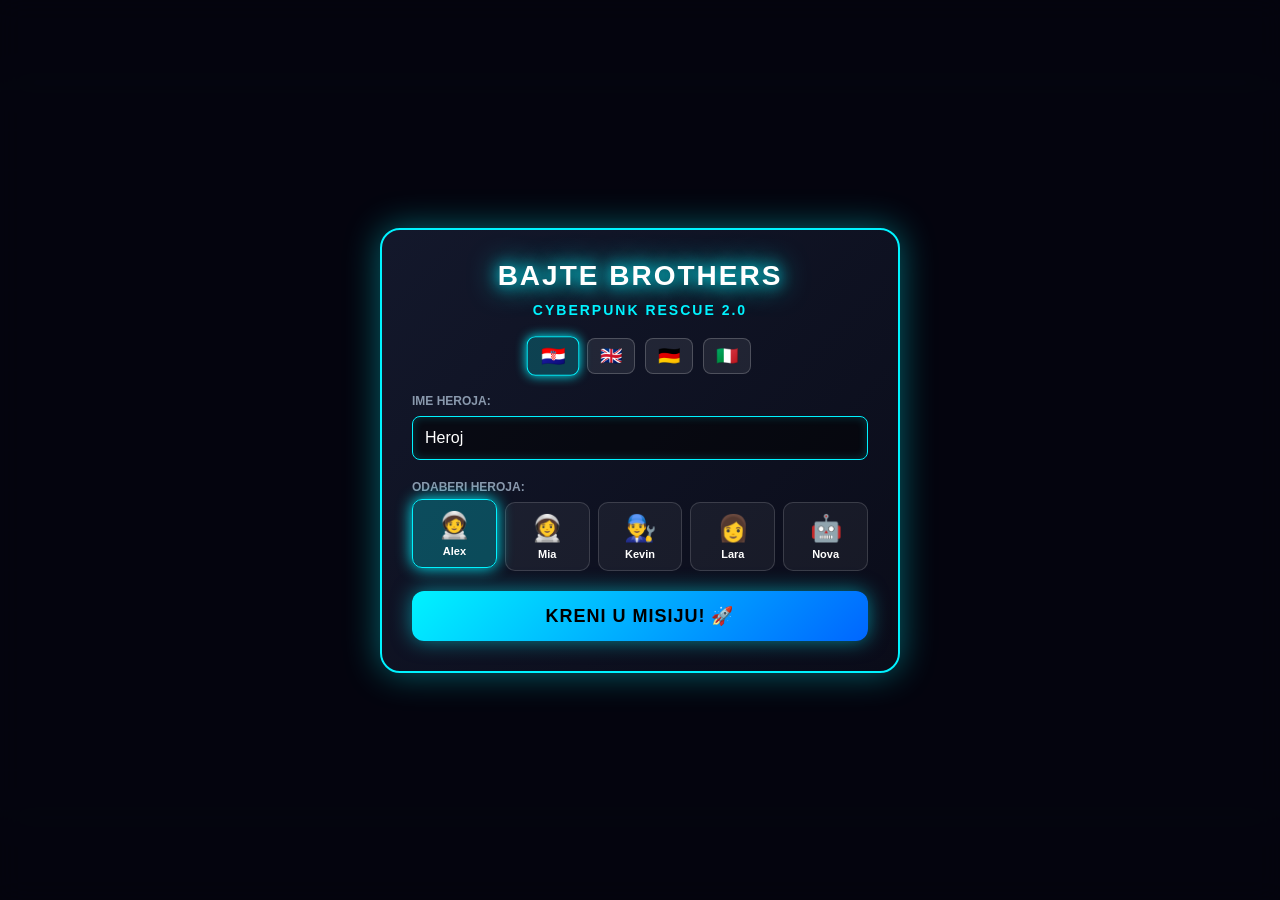
==== commit 9b387143: "Add files via upload" ====
--- a/index.html
+++ b/index.html
@@ -1,1161 +1,1555 @@
-<!DOCTYPE html>
-<html lang="hr">
-<head>
-    <meta charset="UTF-8">
-    <meta name="viewport" content="width=device-width, initial-scale=1.0, maximum-scale=1.0, user-scalable=no, viewport-fit=cover">
-    <meta name="apple-mobile-web-app-capable" content="yes">
-    <title>BajteBrothers – Rescue Mission 🐾</title>
-    <style>
-        * { margin: 0; padding: 0; box-sizing: border-box; user-select: none; -webkit-user-select: none; touch-action: none; }
-        body, html { width: 100%; height: 100%; overflow: hidden; background: #111; font-family: Arial, sans-serif; }
-
-        .screen { position: absolute; width: 100%; height: 100%; display: flex; flex-direction: column; justify-content: center; align-items: center; }
-        .hidden { display: none !important; }
-
-        #main-menu { background: linear-gradient(135deg, #1d2b64 0%, #f8cdda 100%); color: white; padding: 20px; text-align: center; }
-        #main-menu h1 { font-size: 28px; text-shadow: 3px 3px 0px #000; margin-bottom: 20px; }
-
-        .language-selector { position: absolute; top: 15px; right: 15px; display: flex; gap: 8px; }
-        .language-selector button { background: white; border: 2px solid #333; padding: 6px 10px; border-radius: 12px; font-weight: bold; cursor: pointer; }
-        .language-selector button.active { background: #ffd700; border-color: #ff8f00; }
-
-        .menu-box { background: rgba(0,0,0,0.6); padding: 25px; border-radius: 24px; border: 4px solid #fff; max-width: 600px; width: 95%; }
-        #playerName { width: 100%; padding: 14px; font-size: 18px; border-radius: 12px; border: 3px solid #ff9d00; text-align: center; margin-bottom: 15px; background: rgba(255,255,255,0.1); color: #fff; }
-        #playerName::placeholder { color: rgba(255,255,255,0.5); }
-
-        .menu-box h3 { color: #ffd700; margin-bottom: 10px; }
-        .hero-selection { display: flex; justify-content: center; gap: 10px; margin: 15px 0 25px 0; flex-wrap: wrap; }
-        .hero-card { background: #333; padding: 10px 15px; border-radius: 15px; border: 3px solid transparent; cursor: pointer; font-size: 28px; display: flex; flex-direction: column; align-items: center; }
-        .hero-card span { font-size: 11px; color: white; margin-top: 5px; }
-        .hero-card.active { border-color: #00ff66; background: #1a3a1a; transform: scale(1.08); }
-
-        .pulse-button { background: #00cc44; color: white; border: none; border-bottom: 5px solid #009933; padding: 14px 30px; font-size: 18px; font-weight: bold; border-radius: 30px; cursor: pointer; animation: pulse 1.5s infinite; }
-        .pulse-button:disabled { opacity: 0.5; animation: none; }
-
-        @keyframes pulse { 0%, 100% { transform: scale(1); } 50% { transform: scale(1.04); } }
-
-        #game-container { background: #000; position: relative; }
-        #gameCanvas { width: 100%; height: 100%; display: block; }
-
-        .game-hud { position: absolute; top: 10px; left: 0; width: 100%; padding: 0 12px; display: flex; justify-content: space-between; z-index: 10; pointer-events: none; }
-        .hud-left, .hud-right { background: rgba(0,0,0,0.7); padding: 8px 12px; border-radius: 15px; border: 2px solid rgba(255,255,255,0.3); color: white; display: flex; align-items: center; gap: 10px; font-size: 13px; font-weight: bold; }
-
-        .fuel-bar-container { display: flex; flex-direction: column; width: 90px; gap: 3px; }
-        .fuel-bar-container span { font-size: 10px; color: #aaa; }
-        .fuel-bar { height: 10px; background: #00ff66; border-radius: 5px; width: 100%; transition: width 0.2s; }
-        .fuel-bar.low { background: #ff4444; animation: fuelPulse 0.5s infinite; }
-        @keyframes fuelPulse { 0%, 100% { opacity: 1; } 50% { opacity: 0.6; } }
-
-        .mobile-controls { position: absolute; bottom: 20px; left: 0; width: 100%; padding: 0 30px; display: flex; justify-content: space-between; align-items: center; z-index: 10; }
-        #joystick-zone { width: 130px; height: 130px; display: flex; justify-content: center; align-items: center; }
-        #joystick-base { width: 100px; height: 100px; background: rgba(255,255,255,0.15); border: 3px solid rgba(255,255,255,0.4); border-radius: 50%; position: relative; }
-        #joystick-stick { width: 44px; height: 44px; background: radial-gradient(circle, #ffffff, #cccccc); border-radius: 50%; position: absolute; top: 50%; left: 50%; transform: translate(-50%, -50%); }
-
-        #action-btn { width: 85px; height: 85px; background: linear-gradient(135deg, #ff0055 0%, #990033 100%); border: 4px solid white; border-radius: 50%; color: white; font-size: 26px; font-weight: bold; cursor: pointer; }
-        #action-btn span { font-size: 11px; }
-
-        .modal-overlay { position: fixed; top: 0; left: 0; width: 100%; height: 100%; background: rgba(0,0,0,0.85); display: flex; justify-content: center; align-items: center; z-index: 9999; }
-        .modal-content { background: linear-gradient(135deg, #ff9d00 0%, #ff6200 100%); border: 6px solid #fff; border-radius: 24px; padding: 25px; width: 90%; max-width: 480px; text-align: center; animation: popIn 0.5s; }
-        @keyframes popIn { 0% { transform: scale(0); } 100% { transform: scale(1); } }
-
-        .trophy-icon { font-size: 50px; animation: wiggle 1s ease-in-out infinite alternate; }
-        @keyframes wiggle { 0% { transform: rotate(-10deg); } 100% { transform: rotate(10deg); } }
-
-        .modal-header h2 { color: #fff; font-size: 24px; text-shadow: 3px 3px 0 rgba(0,0,0,0.3); margin-top: 5px; }
-        .victory-text { background: rgba(255,255,255,0.2); border-radius: 12px; padding: 15px; color: white; font-weight: bold; margin-top: 10px; font-size: 14px; line-height: 1.5; }
-        .stars-reward { margin: 15px 0; font-size: 35px; }
-    </style>
-</head>
-<body>
-    <!-- HAUPTMENÜ -->
-    <div id="main-menu" class="screen">
-        <div class="language-selector">
-            <button class="active" onclick="setLanguage('hr')">🇭🇷 HR</button>
-            <button onclick="setLanguage('en')">🇬🇧 EN</button>
-            <button onclick="setLanguage('de')">🇩🇪 DE</button>
-            <button onclick="setLanguage('it')">🇮🇹 IT</button>
-        </div>
-
-        <h1 id="menu-title">BAJTE BROTHERS – <!DOCTYPE html>
-<html lang="hr">
-<head>
-    <meta charset="UTF-8">
-    <meta name="viewport" content="width=device-width, initial-scale=1.0, maximum-scale=1.0, user-scalable=no, viewport-fit=cover">
-    <meta name="apple-mobile-web-app-capable" content="yes">
-    <title>BajteBrothers – Rescue Mission 🐾</title>
-    <style>
-        * { margin: 0; padding: 0; box-sizing: border-box; user-select: none; -webkit-user-select: none; touch-action: none; }
-        body, html { width: 100%; height: 100%; overflow: hidden; background: #111; font-family: Arial, sans-serif; }
-
-        .screen { position: absolute; width: 100%; height: 100%; display: flex; flex-direction: column; justify-content: center; align-items: center; }
-        .hidden { display: none !important; }
-
-        #main-menu { background: linear-gradient(135deg, #1d2b64 0%, #f8cdda 100%); color: white; padding: 20px; text-align: center; }
-        #main-menu h1 { font-size: 28px; text-shadow: 3px 3px 0px #000; margin-bottom: 20px; }
-
-        .language-selector { position: absolute; top: 15px; right: 15px; display: flex; gap: 8px; }
-        .language-selector button { background: white; border: 2px solid #333; padding: 6px 10px; border-radius: 12px; font-weight: bold; cursor: pointer; }
-        .language-selector button.active { background: #ffd700; border-color: #ff8f00; }
-
-        .menu-box { background: rgba(0,0,0,0.6); padding: 25px; border-radius: 24px; border: 4px solid #fff; max-width: 600px; width: 95%; }
-        #playerName { width: 100%; padding: 14px; font-size: 18px; border-radius: 12px; border: 3px solid #ff9d00; text-align: center; margin-bottom: 15px; background: rgba(255,255,255,0.1); color: #fff; }
-        #playerName::placeholder { color: rgba(255,255,255,0.5); }
-
-        .menu-box h3 { color: #ffd700; margin-bottom: 10px; }
-        .hero-selection { display: flex; justify-content: center; gap: 10px; margin: 15px 0 25px 0; flex-wrap: wrap; }
-        .hero-card { background: #333; padding: 10px 15px; border-radius: 15px; border: 3px solid transparent; cursor: pointer; font-size: 28px; display: flex; flex-direction: column; align-items: center; }
-        .hero-card span { font-size: 11px; color: white; margin-top: 5px; }
-        .hero-card.active { border-color: #00ff66; background: #1a3a1a; transform: scale(1.08); }
-
-        .pulse-button { background: #00cc44; color: white; border: none; border-bottom: 5px solid #009933; padding: 14px 30px; font-size: 18px; font-weight: bold; border-radius: 30px; cursor: pointer; animation: pulse 1.5s infinite; }
-        .pulse-button:disabled { opacity: 0.5; animation: none; }
-
-        @keyframes pulse { 0%, 100% { transform: scale(1); } 50% { transform: scale(1.04); } }
-
-        #game-container { background: #000; position: relative; }
-        #gameCanvas { width: 100%; height: 100%; display: block; }
-
-        .game-hud { position: absolute; top: 10px; left: 0; width: 100%; padding: 0 12px; display: flex; justify-content: space-between; z-index: 10; pointer-events: none; }
-        .hud-left, .hud-right { background: rgba(0,0,0,0.7); padding: 8px 12px; border-radius: 15px; border: 2px solid rgba(255,255,255,0.3); color: white; display: flex; align-items: center; gap: 10px; font-size: 13px; font-weight: bold; }
-
-        .fuel-bar-container { display: flex; flex-direction: column; width: 90px; gap: 3px; }
-        .fuel-bar-container span { font-size: 10px; color: #aaa; }
-        .fuel-bar { height: 10px; background: #00ff66; border-radius: 5px; width: 100%; transition: width 0.2s; }
-        .fuel-bar.low { background: #ff4444; animation: fuelPulse 0.5s infinite; }
-        @keyframes fuelPulse { 0%, 100% { opacity: 1; } 50% { opacity: 0.6; } }
-
-        .mobile-controls { position: absolute; bottom: 20px; left: 0; width: 100%; padding: 0 30px; display: flex; justify-content: space-between; align-items: center; z-index: 10; }
-        #joystick-zone { width: 130px; height: 130px; display: flex; justify-content: center; align-items: center; }
-        #joystick-base { width: 100px; height: 100px; background: rgba(255,255,255,0.15); border: 3px solid rgba(255,255,255,0.4); border-radius: 50%; position: relative; }
-        #joystick-stick { width: 44px; height: 44px; background: radial-gradient(circle, #ffffff, #cccccc); border-radius: 50%; position: absolute; top: 50%; left: 50%; transform: translate(-50%, -50%); }
-
-        #action-btn { width: 85px; height: 85px; background: linear-gradient(135deg, #ff0055 0%, #990033 100%); border: 4px solid white; border-radius: 50%; color: white; font-size: 26px; font-weight: bold; cursor: pointer; }
-        #action-btn span { font-size: 11px; }
-
-        .modal-overlay { position: fixed; top: 0; left: 0; width: 100%; height: 100%; background: rgba(0,0,0,0.85); display: flex; justify-content: center; align-items: center; z-index: 9999; }
-        .modal-content { background: linear-gradient(135deg, #ff9d00 0%, #ff6200 100%); border: 6px solid #fff; border-radius: 24px; padding: 25px; width: 90%; max-width: 480px; text-align: center; animation: popIn 0.5s; }
-        @keyframes popIn { 0% { transform: scale(0); } 100% { transform: scale(1); } }
-
-        .trophy-icon { font-size: 50px; animation: wiggle 1s ease-in-out infinite alternate; }
-        @keyframes wiggle { 0% { transform: rotate(-10deg); } 100% { transform: rotate(10deg); } }
-
-        .modal-header h2 { color: #fff; font-size: 24px; text-shadow: 3px 3px 0 rgba(0,0,0,0.3); margin-top: 5px; }
-        .victory-text { background: rgba(255,255,255,0.2); border-radius: 12px; padding: 15px; color: white; font-weight: bold; margin-top: 10px; font-size: 14px; line-height: 1.5; }
-        .stars-reward { margin: 15px 0; font-size: 35px; }
-    </style>
-</head>
-<body>
-    <!-- HAUPTMENÜ -->
-    <div id="main-menu" class="screen">
-        <div class="language-selector">
-            <button class="active" onclick="setLanguage('hr')">🇭🇷 HR</button>
-            <button onclick="setLanguage('en')">🇬🇧 EN</button>
-            <button onclick="setLanguage('de')">🇩🇪 DE</button>
-            <button onclick="setLanguage('it')">🇮🇹 IT</button>
-        </div>
-
-        <h1 id="menu-title">BAJTE BROTHERS – REŠAVALAČKA MISIJA</h1>
-
-        <div class="menu-box">
-            <input type="text" id="playerName" placeholder="Unesi svoje herojsko ime...">
-
-            <h3 id="select-hero">Odaberi svog heroja:</h3>
-            <div class="hero-selection">
-                <div class="hero-card active" onclick="selectHero('alex', this)">🧑‍🚀 <span>Alex</span></div>
-                <div class="hero-card" onclick="selectHero('mia', this)">👩‍🚀 <span>Mia</span></div>
-                <div class="hero-card" onclick="selectHero('kevin', this)">👨‍🔧 <span>Kevin</span></div>
-                <div class="hero-card" onclick="selectHero('lara', this)">👩 <span>Lara</span></div>
-                <div class="hero-card" onclick="selectHero('nova', this)">‍🤖 <span>Nova</span></div>
-            </div>
-
-            <button id="startBtn" class="pulse-button" onclick="startGame()">KRENI U MISIJU! 🚀</button>
-        </div>
-    </div>
-
-    <!-- SPIEL -->
-    <div id="game-container" class="screen hidden">
-        <canvas id="gameCanvas"></canvas>
-
-        <div class="game-hud">
-            <div class="hud-left">
-                <span id="display-name">Heroj</span>
-                <div class="fuel-bar-container">
-                    <span>Gorivo</span>
-                    <div id="fuel-bar" class="fuel-bar"></div>
-                </div>
-            </div>
-            <div class="hud-right">
-                <div>⭐ <span id="star-count">0 / 3</span></div>
-                <div>💰 <span id="coin-count">0</span></div>
-            </div>
-        </div>
-
-        <div class="mobile-controls">
-            <div id="joystick-zone">
-                <div id="joystick-base">
-                    <div id="joystick-stick"></div>
-                </div>
-            </div>
-            <button id="action-btn" onclick="handleAction()">⚡<br><span>AKCIJA</span></button>
-        </div>
-    </div>
-
-    <!-- LEVEL COMPLETE -->
-    <div id="level-complete-modal" class="modal-overlay hidden">
-        <div class="modal-content">
-            <div class="modal-header">
-                <div class="trophy-icon">🏆</div>
-                <h2>NIVO ZAVRŠEN!</h2>
-            </div>
-            <p id="victory-message" class="victory-text"></p>
-            <div class="stars-reward">
-                <span>⭐</span><span>⭐</span><span>⭐</span>
-            </div>
-            <button class="pulse-button" onclick="nextLevel()">SLJEDEĆI NIVO 🚀</button>
-        </div>
-    </div>
-
-    <script>
-        // ============ GAME STATE ============
-        let playerName = '';
-        let selectedHero = 'alex';
-        let currentLevel = 1;
-        let gameRunning = false;
-        let fuel = 100;
-        let stars = 0;
-        let coins = 0;
-        let playerX = 100, playerY = 400;
-        let playerVX = 0, playerVY = 0;
-        let joystickDX = 0, joystickDY = 0;
-        let joystickActive = false;
-
-        // ============ AUDIO ============
-        const audioMessage = new Audio('./barba_zeljko_message.mp3');
-        const audioShort = new Audio('./barba_zeljko_short.mp3');
-        const audioLong = new Audio('./barba_zeljko_long.mp3');
-        audioLong.loop = true;
-        audioLong.volume = 0.4;
-
-        // ============ TRANSLATIONS ============
-        const translations = {
-            hr: {
-                title: 'BAJTE BROTHERS – REŠAVALAČKA MISIJA',
-                placeholder: 'Unesi svoje herojsko ime...',
-                selectHero: 'Odaberi svog heroja:',
-                startBtn: 'KRENI U MISIJU! 🚀',
-                levelComplete: 'NIVO ZAVRŠEN!',
-                nextLevel: 'SLJEDEĆI NIVO 🚀',
-                message: (name) => `Nevjerojatno, ${name}! Spasio/la si životinju! 🎉`
-            },
-            en: {
-                title: 'BAJTE BROTHERS – RESCUE MISSION',
-                placeholder: 'Enter your hero name...',
-                selectHero: 'Choose your hero:',
-                startBtn: 'START MISSION! 🚀',
-                levelComplete: 'LEVEL COMPLETE!',
-                nextLevel: 'NEXT LEVEL 🚀',
-                message: (name) => `Incredible, ${name}! You saved the animal! 🎉`
-            },
-            de: {
-                title: 'BAJTE BROTHERS – RETTUNGSMISSION',
-                placeholder: 'Gib deinen Heldennamen ein...',
-                selectHero: 'Wähle deinen Helden:',
-                startBtn: 'MISSION STARTEN! 🚀',
-                levelComplete: 'LEVEL GESCHAFFT!',
-                nextLevel: 'NÄCHSTES LEVEL 🚀',
-                message: (name) => `Unglaublich, ${name}! Du hast das Tier gerettet! 🎉`
-            },
-            it: {
-                title: 'BAJTE BROTHERS – MISSIONE DI SOCCORSO',
-                placeholder: 'Inserisci il tuo nome da eroe...',
-                selectHero: 'Scegli il tuo eroe:',
-                startBtn: 'INIZIA LA MISSIONE! 🚀',
-                levelComplete: 'LIVELLO COMPLETATO!',
-                nextLevel: 'PROSSIMO LIVELLO 🚀',
-                message: (name) => `Incredibile, ${name}! Hai salvato l'animale! 🎉`
-            }
-        };
-
-        let currentLang = 'hr';
-
-        function setLanguage(lang) {
-            currentLang = lang;
-            const t = translations[lang];
-            document.getElementById('menu-title').textContent = t.title;
-            document.getElementById('playerName').placeholder = t.placeholder;
-            document.getElementById('select-hero').textContent = t.selectHero;
-            document.getElementById('startBtn').textContent = t.startBtn;
-
-            document.querySelectorAll('.language-selector button').forEach(btn => btn.classList.remove('active'));
-            event.target.classList.add('active');
-        }
-
-        function selectHero(hero, element) {
-            selectedHero = hero;
-            document.querySelectorAll('.hero-card').forEach(card => card.classList.remove('active'));
-            element.classList.add('active');
-        }
-
-        function startGame() {
-            playerName = document.getElementById('playerName').value || 'Heroj';
-            document.getElementById('display-name').textContent = playerName;
-
-            document.getElementById('main-menu').classList.add('hidden');
-            document.getElementById('game-container').classList.remove('hidden');
-
-            audioMessage.play().catch(e => console.log('Audio blockiert'));
-            audioLong.play().catch(e => console.log('Audio blockiert'));
-
-            initGame();
-        }
-
-        function initGame() {
-            const canvas = document.getElementById('gameCanvas');
-            const ctx = canvas.getContext('2d');
-
-            canvas.width = window.innerWidth;
-            canvas.height = window.innerHeight;
-
-            fuel = 100;
-            stars = 0;
-            coins = 0;
-            playerX = 100;
-            playerY = canvas.height - 200;
-            gameRunning = true;
-
-            gameLoop(canvas, ctx);
-        }
-
-        function gameLoop(canvas, ctx) {
-            if (!gameRunning) return;
-
-            // Update
-            if (joystickActive) {
-                playerVX += joystickDX * 0.5;
-                playerVY += joystickDY * 0.3;
-            }
-
-            playerVX *= 0.9;
-            playerVY *= 0.9;
-            playerX += playerVX;
-            playerY += playerVY;
-
-            // Grenzen
-            if (playerX < 30) playerX = 30;
-            if (playerX > canvas.width - 30) playerX = canvas.width - 30;
-            if (playerY < 50) playerY = 50;
-            if (playerY > canvas.height - 100) playerY = canvas.height - 100;
-
-            // Treibstoff
-            fuel -= 0.1;
-            if (fuel <= 0) {
-                fuel = 0;
-                gameRunning = false;
-                alert('Nema više goriva!');
-                return;
-            }
-
-            document.getElementById('fuel-bar').style.width = fuel + '%';
-            if (fuel < 30) document.getElementById('fuel-bar').classList.add('low');
-
-            // Render
-            ctx.fillStyle = '#1b5e20';
-            ctx.fillRect(0, 0, canvas.width, canvas.height);
-
-            // Boden
-            ctx.fillStyle = '#5d4037';
-            ctx.fillRect(0, canvas.height - 100, canvas.width, 100);
-
-            // Spieler
-            ctx.fillStyle = '#ff6b35';
-            ctx.fillRect(playerX - 20, playerY - 15, 40, 30);
-            ctx.font = '20px Arial';
-            ctx.textAlign = 'center';
-            ctx.fillText('🚜', playerX, playerY + 5);
-
-            // Käfig am Ende
-            ctx.strokeStyle = '#9e9e9e';
-            ctx.lineWidth = 3;
-            ctx.strokeRect(canvas.width - 150, canvas.height - 200, 60, 80);
-            ctx.font = '30px Arial';
-            ctx.fillText('🐿', canvas.width - 120, canvas.height - 150);
-
-            requestAnimationFrame(() => gameLoop(canvas, ctx));
-        }
-
-        function handleAction() {
-            const canvas = document.getElementById('gameCanvas');
-            if (playerX > canvas.width - 200) {
-                // Level complete!
-                gameRunning = false;
-                audioLong.pause();
-                audioShort.play();
-
-                document.getElementById('victory-message').textContent = translations[currentLang].message(playerName);
-                document.getElementById('level-complete-modal').classList.remove('hidden');
-            }
-        }
-
-        function nextLevel() {
-            currentLevel++;
-            document.getElementById('level-complete-modal').classList.add('hidden');
-            initGame();
-        }
-
-        // ============ JOYSTICK ============
-        const joystickBase = document.getElementById('joystick-base');
-        const joystickStick = document.getElementById('joystick-stick');
-
-        joystickBase.addEventListener('touchstart', (e) => {
-            e.preventDefault();
-            joystickActive = true;
-        });
-
-        joystickBase.addEventListener('touchmove', (e) => {
-            e.preventDefault();
-            const touch = e.touches[0];
-            const rect = joystickBase.getBoundingClientRect();
-            const centerX = rect.left + rect.width / 2;
-            const centerY = rect.top + rect.height / 2;
-
-            const dx = touch.clientX - centerX;
-            const dy = touch.clientY - centerY;
-            const dist = Math.min(Math.sqrt(dx * dx + dy * dy), 40);
-            const angle = Math.atan2(dy, dx);
-
-            joystickDX = Math.cos(angle) * (dist / 40);
-            joystickDY = Math.sin(angle) * (dist / 40);
-
-            joystickStick.style.transform = `translate(calc(-50% + ${Math.cos(angle) * dist}px), calc(-50% + ${Math.sin(angle) * dist}px))`;
-        });
-
-        joystickBase.addEventListener('touchend', (e) => {
-            e.preventDefault();
-            joystickActive = false;
-            joystickDX = 0;
-            joystickDY = 0;
-            joystickStick.style.transform = 'translate(-50%, -50%)';
-        });
-
-        // Maus-Support für Desktop
-        let mouseDown = false;
-        joystickBase.addEventListener('mousedown', () => { mouseDown = true; joystickActive = true; });
-        window.addEventListener('mousemove', (e) => {
-            if (!mouseDown) return;
-            const rect = joystickBase.getBoundingClientRect();
-            const centerX = rect.left + rect.width / 2;
-            const centerY = rect.top + rect.height / 2;
-            const dx = e.clientX - centerX;
-            const dy = e.clientY - centerY;
-            const dist = Math.min(Math.sqrt(dx * dx + dy * dy), 40);
-            const angle = Math.atan2(dy, dx);
-            joystickDX = Math.cos(angle) * (dist / 40);
-            joystickDY = Math.sin(angle) * (dist / 40);
-            joystickStick.style.transform = `translate(calc(-50% + ${Math.cos(angle) * dist}px), calc(-50% + ${Math.sin(angle) * dist}px))`;
-        });
-        window.addEventListener('mouseup', () => {
-            mouseDown = false;
-            joystickActive = false;
-            joystickDX = 0;
-            joystickDY = 0;
-            joystickStick.style.transform = 'translate(-50%, -50%)';
-        });
-    </script>
-</body>
-</html>
-</h1>
-
-        <div class="menu-box">
-            <input type="text" id="playerName" placeholder="Unesi svoje herojsko ime...">
-
-            <h3 id="select-hero">Odaberi svog heroja:</h3>
-            <div class="hero-selection">
-                <div class="hero-card active" onclick="selectHero('alex', this)">🧑‍🚀 <span>Alex</span></div>
-                <div class="hero-card" onclick="selectHero('mia', this)">👩‍🚀 <span>Mia</span></div>
-                <div class="hero-card" onclick="selectHero('kevin', this)">👨‍🔧 <span>Kevin</span></div>
-                <div class="hero-card" onclick="selectHero('lara', this)">👩 <span>Lara</span></div>
-                <div class="hero-card" onclick="selectHero('nova', this)">‍🤖 <span>Nova</span></div>
-            </div>
-
-            <button id="startBtn" class="pulse-button" onclick="startGame()">KRENI U MISIJU! 🚀</button>
-        </div>
-    </div>
-
-    <!-- SPIEL -->
-    <div id="game-container" class="screen hidden">
-        <canvas id="gameCanvas"></canvas>
-
-        <div class="game-hud">
-            <div class="hud-left">
-                <span id="display-name">Heroj</span>
-                <div class="fuel-bar-container">
-                    <span>Gorivo</span>
-                    <div id="fuel-bar" class="fuel-bar"></div>
-                </div>
-            </div>
-            <div class="hud-right">
-                <div>⭐ <span id="star-count">0 / 3</span></div>
-                <div>💰 <span id="coin-count">0</span></div>
-            </div>
-        </div>
-
-        <div class="mobile-controls">
-            <div id="joystick-zone">
-                <div id="joystick-base">
-                    <div id="joystick-stick"></div>
-                </div>
-            </div>
-            <button id="action-btn" onclick="handleAction()">⚡<br><span>AKCIJA</span></button>
-        </div>
-    </div>
-
-    <!-- LEVEL COMPLETE -->
-    <div id="level-complete-modal" class="modal-overlay hidden">
-        <div class="modal-content">
-            <div class="modal-header">
-                <div class="trophy-icon">🏆</div>
-                <h2>NIVO ZAVRŠEN!</h2>
-            </div>
-            <p id="victory-message" class="victory-text"></p>
-            <div class="stars-reward">
-                <span>⭐</span><span>⭐</span><span>⭐</span>
-            </div>
-            <button class="pulse-button" onclick="nextLevel()">SLJEDEĆI NIVO 🚀</button>
-        </div>
-    </div>
-
-    <script>
-        // ============ GAME STATE ============
-        let playerName = '';
-        let selectedHero = 'alex';
-        let currentLevel = 1;
-        let gameRunning = false;
-        let fuel = 100;
-        let stars = 0;
-        let coins = 0;
-        let playerX = 100, playerY = 400;
-        let playerVX = 0, playerVY = 0;
-        let joystickDX = 0, joystickDY = 0;
-        let joystickActive = false;
-
-        // ============ AUDIO ============
-        const audioMessage = new Audio('./barba_zeljko_message.mp3');
-        const audioShort = new Audio('./barba_zeljko_short.mp3');
-        const audioLong = new Audio('./barba_zeljko_long.mp3');
-        audioLong.loop = true;
-        audioLong.volume = 0.4;
-
-        // ============ TRANSLATIONS ============
-        const translations = {
-            hr: {
-                title: 'BAJTE BROTHERS – <!DOCTYPE html>
-<html lang="hr">
-<head>
-    <meta charset="UTF-8">
-    <meta name="viewport" content="width=device-width, initial-scale=1.0, maximum-scale=1.0, user-scalable=no, viewport-fit=cover">
-    <meta name="apple-mobile-web-app-capable" content="yes">
-    <title>BajteBrothers – Rescue Mission 🐾</title>
-    <style>
-        * { margin: 0; padding: 0; box-sizing: border-box; user-select: none; -webkit-user-select: none; touch-action: none; }
-        body, html { width: 100%; height: 100%; overflow: hidden; background: #111; font-family: Arial, sans-serif; }
-
-        .screen { position: absolute; width: 100%; height: 100%; display: flex; flex-direction: column; justify-content: center; align-items: center; }
-        .hidden { display: none !important; }
-
-        #main-menu { background: linear-gradient(135deg, #1d2b64 0%, #f8cdda 100%); color: white; padding: 20px; text-align: center; }
-        #main-menu h1 { font-size: 28px; text-shadow: 3px 3px 0px #000; margin-bottom: 20px; }
-
-        .language-selector { position: absolute; top: 15px; right: 15px; display: flex; gap: 8px; }
-        .language-selector button { background: white; border: 2px solid #333; padding: 6px 10px; border-radius: 12px; font-weight: bold; cursor: pointer; }
-        .language-selector button.active { background: #ffd700; border-color: #ff8f00; }
-
-        .menu-box { background: rgba(0,0,0,0.6); padding: 25px; border-radius: 24px; border: 4px solid #fff; max-width: 600px; width: 95%; }
-        #playerName { width: 100%; padding: 14px; font-size: 18px; border-radius: 12px; border: 3px solid #ff9d00; text-align: center; margin-bottom: 15px; background: rgba(255,255,255,0.1); color: #fff; }
-        #playerName::placeholder { color: rgba(255,255,255,0.5); }
-
-        .menu-box h3 { color: #ffd700; margin-bottom: 10px; }
-        .hero-selection { display: flex; justify-content: center; gap: 10px; margin: 15px 0 25px 0; flex-wrap: wrap; }
-        .hero-card { background: #333; padding: 10px 15px; border-radius: 15px; border: 3px solid transparent; cursor: pointer; font-size: 28px; display: flex; flex-direction: column; align-items: center; }
-        .hero-card span { font-size: 11px; color: white; margin-top: 5px; }
-        .hero-card.active { border-color: #00ff66; background: #1a3a1a; transform: scale(1.08); }
-
-        .pulse-button { background: #00cc44; color: white; border: none; border-bottom: 5px solid #009933; padding: 14px 30px; font-size: 18px; font-weight: bold; border-radius: 30px; cursor: pointer; animation: pulse 1.5s infinite; }
-        .pulse-button:disabled { opacity: 0.5; animation: none; }
-
-        @keyframes pulse { 0%, 100% { transform: scale(1); } 50% { transform: scale(1.04); } }
-
-        #game-container { background: #000; position: relative; }
-        #gameCanvas { width: 100%; height: 100%; display: block; }
-
-        .game-hud { position: absolute; top: 10px; left: 0; width: 100%; padding: 0 12px; display: flex; justify-content: space-between; z-index: 10; pointer-events: none; }
-        .hud-left, .hud-right { background: rgba(0,0,0,0.7); padding: 8px 12px; border-radius: 15px; border: 2px solid rgba(255,255,255,0.3); color: white; display: flex; align-items: center; gap: 10px; font-size: 13px; font-weight: bold; }
-
-        .fuel-bar-container { display: flex; flex-direction: column; width: 90px; gap: 3px; }
-        .fuel-bar-container span { font-size: 10px; color: #aaa; }
-        .fuel-bar { height: 10px; background: #00ff66; border-radius: 5px; width: 100%; transition: width 0.2s; }
-        .fuel-bar.low { background: #ff4444; animation: fuelPulse 0.5s infinite; }
-        @keyframes fuelPulse { 0%, 100% { opacity: 1; } 50% { opacity: 0.6; } }
-
-        .mobile-controls { position: absolute; bottom: 20px; left: 0; width: 100%; padding: 0 30px; display: flex; justify-content: space-between; align-items: center; z-index: 10; }
-        #joystick-zone { width: 130px; height: 130px; display: flex; justify-content: center; align-items: center; }
-        #joystick-base { width: 100px; height: 100px; background: rgba(255,255,255,0.15); border: 3px solid rgba(255,255,255,0.4); border-radius: 50%; position: relative; }
-        #joystick-stick { width: 44px; height: 44px; background: radial-gradient(circle, #ffffff, #cccccc); border-radius: 50%; position: absolute; top: 50%; left: 50%; transform: translate(-50%, -50%); }
-
-        #action-btn { width: 85px; height: 85px; background: linear-gradient(135deg, #ff0055 0%, #990033 100%); border: 4px solid white; border-radius: 50%; color: white; font-size: 26px; font-weight: bold; cursor: pointer; }
-        #action-btn span { font-size: 11px; }
-
-        .modal-overlay { position: fixed; top: 0; left: 0; width: 100%; height: 100%; background: rgba(0,0,0,0.85); display: flex; justify-content: center; align-items: center; z-index: 9999; }
-        .modal-content { background: linear-gradient(135deg, #ff9d00 0%, #ff6200 100%); border: 6px solid #fff; border-radius: 24px; padding: 25px; width: 90%; max-width: 480px; text-align: center; animation: popIn 0.5s; }
-        @keyframes popIn { 0% { transform: scale(0); } 100% { transform: scale(1); } }
-
-        .trophy-icon { font-size: 50px; animation: wiggle 1s ease-in-out infinite alternate; }
-        @keyframes wiggle { 0% { transform: rotate(-10deg); } 100% { transform: rotate(10deg); } }
-
-        .modal-header h2 { color: #fff; font-size: 24px; text-shadow: 3px 3px 0 rgba(0,0,0,0.3); margin-top: 5px; }
-        .victory-text { background: rgba(255,255,255,0.2); border-radius: 12px; padding: 15px; color: white; font-weight: bold; margin-top: 10px; font-size: 14px; line-height: 1.5; }
-        .stars-reward { margin: 15px 0; font-size: 35px; }
-    </style>
-</head>
-<body>
-    <!-- HAUPTMENÜ -->
-    <div id="main-menu" class="screen">
-        <div class="language-selector">
-            <button class="active" onclick="setLanguage('hr')">🇭🇷 HR</button>
-            <button onclick="setLanguage('en')">🇬🇧 EN</button>
-            <button onclick="setLanguage('de')">🇩🇪 DE</button>
-            <button onclick="setLanguage('it')">🇮🇹 IT</button>
-        </div>
-
-        <h1 id="menu-title">BAJTE BROTHERS – REŠAVALAČKA MISIJA</h1>
-
-        <div class="menu-box">
-            <input type="text" id="playerName" placeholder="Unesi svoje herojsko ime...">
-
-            <h3 id="select-hero">Odaberi svog heroja:</h3>
-            <div class="hero-selection">
-                <div class="hero-card active" onclick="selectHero('alex', this)">🧑‍🚀 <span>Alex</span></div>
-                <div class="hero-card" onclick="selectHero('mia', this)">👩‍🚀 <span>Mia</span></div>
-                <div class="hero-card" onclick="selectHero('kevin', this)">👨‍🔧 <span>Kevin</span></div>
-                <div class="hero-card" onclick="selectHero('lara', this)">👩 <span>Lara</span></div>
-                <div class="hero-card" onclick="selectHero('nova', this)">‍🤖 <span>Nova</span></div>
-            </div>
-
-            <button id="startBtn" class="pulse-button" onclick="startGame()">KRENI U MISIJU! 🚀</button>
-        </div>
-    </div>
-
-    <!-- SPIEL -->
-    <div id="game-container" class="screen hidden">
-        <canvas id="gameCanvas"></canvas>
-
-        <div class="game-hud">
-            <div class="hud-left">
-                <span id="display-name">Heroj</span>
-                <div class="fuel-bar-container">
-                    <span>Gorivo</span>
-                    <div id="fuel-bar" class="fuel-bar"></div>
-                </div>
-            </div>
-            <div class="hud-right">
-                <div>⭐ <span id="star-count">0 / 3</span></div>
-                <div>💰 <span id="coin-count">0</span></div>
-            </div>
-        </div>
-
-        <div class="mobile-controls">
-            <div id="joystick-zone">
-                <div id="joystick-base">
-                    <div id="joystick-stick"></div>
-                </div>
-            </div>
-            <button id="action-btn" onclick="handleAction()">⚡<br><span>AKCIJA</span></button>
-        </div>
-    </div>
-
-    <!-- LEVEL COMPLETE -->
-    <div id="level-complete-modal" class="modal-overlay hidden">
-        <div class="modal-content">
-            <div class="modal-header">
-                <div class="trophy-icon">🏆</div>
-                <h2>NIVO ZAVRŠEN!</h2>
-            </div>
-            <p id="victory-message" class="victory-text"></p>
-            <div class="stars-reward">
-                <span>⭐</span><span>⭐</span><span>⭐</span>
-            </div>
-            <button class="pulse-button" onclick="nextLevel()">SLJEDEĆI NIVO 🚀</button>
-        </div>
-    </div>
-
-    <script>
-        // ============ GAME STATE ============
-        let playerName = '';
-        let selectedHero = 'alex';
-        let currentLevel = 1;
-        let gameRunning = false;
-        let fuel = 100;
-        let stars = 0;
-        let coins = 0;
-        let playerX = 100, playerY = 400;
-        let playerVX = 0, playerVY = 0;
-        let joystickDX = 0, joystickDY = 0;
-        let joystickActive = false;
-
-        // ============ AUDIO ============
-        const audioMessage = new Audio('./barba_zeljko_message.mp3');
-        const audioShort = new Audio('./barba_zeljko_short.mp3');
-        const audioLong = new Audio('./barba_zeljko_long.mp3');
-        audioLong.loop = true;
-        audioLong.volume = 0.4;
-
-        // ============ TRANSLATIONS ============
-        const translations = {
-            hr: {
-                title: 'BAJTE BROTHERS – REŠAVALAČKA MISIJA',
-                placeholder: 'Unesi svoje herojsko ime...',
-                selectHero: 'Odaberi svog heroja:',
-                startBtn: 'KRENI U MISIJU! 🚀',
-                levelComplete: 'NIVO ZAVRŠEN!',
-                nextLevel: 'SLJEDEĆI NIVO 🚀',
-                message: (name) => `Nevjerojatno, ${name}! Spasio/la si životinju! 🎉`
-            },
-            en: {
-                title: 'BAJTE BROTHERS – RESCUE MISSION',
-                placeholder: 'Enter your hero name...',
-                selectHero: 'Choose your hero:',
-                startBtn: 'START MISSION! 🚀',
-                levelComplete: 'LEVEL COMPLETE!',
-                nextLevel: 'NEXT LEVEL 🚀',
-                message: (name) => `Incredible, ${name}! You saved the animal! 🎉`
-            },
-            de: {
-                title: 'BAJTE BROTHERS – RETTUNGSMISSION',
-                placeholder: 'Gib deinen Heldennamen ein...',
-                selectHero: 'Wähle deinen Helden:',
-                startBtn: 'MISSION STARTEN! 🚀',
-                levelComplete: 'LEVEL GESCHAFFT!',
-                nextLevel: 'NÄCHSTES LEVEL 🚀',
-                message: (name) => `Unglaublich, ${name}! Du hast das Tier gerettet! 🎉`
-            },
-            it: {
-                title: 'BAJTE BROTHERS – MISSIONE DI SOCCORSO',
-                placeholder: 'Inserisci il tuo nome da eroe...',
-                selectHero: 'Scegli il tuo eroe:',
-                startBtn: 'INIZIA LA MISSIONE! 🚀',
-                levelComplete: 'LIVELLO COMPLETATO!',
-                nextLevel: 'PROSSIMO LIVELLO 🚀',
-                message: (name) => `Incredibile, ${name}! Hai salvato l'animale! 🎉`
-            }
-        };
-
-        let currentLang = 'hr';
-
-        function setLanguage(lang) {
-            currentLang = lang;
-            const t = translations[lang];
-            document.getElementById('menu-title').textContent = t.title;
-            document.getElementById('playerName').placeholder = t.placeholder;
-            document.getElementById('select-hero').textContent = t.selectHero;
-            document.getElementById('startBtn').textContent = t.startBtn;
-
-            document.querySelectorAll('.language-selector button').forEach(btn => btn.classList.remove('active'));
-            event.target.classList.add('active');
-        }
-
-        function selectHero(hero, element) {
-            selectedHero = hero;
-            document.querySelectorAll('.hero-card').forEach(card => card.classList.remove('active'));
-            element.classList.add('active');
-        }
-
-        function startGame() {
-            playerName = document.getElementById('playerName').value || 'Heroj';
-            document.getElementById('display-name').textContent = playerName;
-
-            document.getElementById('main-menu').classList.add('hidden');
-            document.getElementById('game-container').classList.remove('hidden');
-
-            audioMessage.play().catch(e => console.log('Audio blockiert'));
-            audioLong.play().catch(e => console.log('Audio blockiert'));
-
-            initGame();
-        }
-
-        function initGame() {
-            const canvas = document.getElementById('gameCanvas');
-            const ctx = canvas.getContext('2d');
-
-            canvas.width = window.innerWidth;
-            canvas.height = window.innerHeight;
-
-            fuel = 100;
-            stars = 0;
-            coins = 0;
-            playerX = 100;
-            playerY = canvas.height - 200;
-            gameRunning = true;
-
-            gameLoop(canvas, ctx);
-        }
-
-        function gameLoop(canvas, ctx) {
-            if (!gameRunning) return;
-
-            // Update
-            if (joystickActive) {
-                playerVX += joystickDX * 0.5;
-                playerVY += joystickDY * 0.3;
-            }
-
-            playerVX *= 0.9;
-            playerVY *= 0.9;
-            playerX += playerVX;
-            playerY += playerVY;
-
-            // Grenzen
-            if (playerX < 30) playerX = 30;
-            if (playerX > canvas.width - 30) playerX = canvas.width - 30;
-            if (playerY < 50) playerY = 50;
-            if (playerY > canvas.height - 100) playerY = canvas.height - 100;
-
-            // Treibstoff
-            fuel -= 0.1;
-            if (fuel <= 0) {
-                fuel = 0;
-                gameRunning = false;
-                alert('Nema više goriva!');
-                return;
-            }
-
-            document.getElementById('fuel-bar').style.width = fuel + '%';
-            if (fuel < 30) document.getElementById('fuel-bar').classList.add('low');
-
-            // Render
-            ctx.fillStyle = '#1b5e20';
-            ctx.fillRect(0, 0, canvas.width, canvas.height);
-
-            // Boden
-            ctx.fillStyle = '#5d4037';
-            ctx.fillRect(0, canvas.height - 100, canvas.width, 100);
-
-            // Spieler
-            ctx.fillStyle = '#ff6b35';
-            ctx.fillRect(playerX - 20, playerY - 15, 40, 30);
-            ctx.font = '20px Arial';
-            ctx.textAlign = 'center';
-            ctx.fillText('🚜', playerX, playerY + 5);
-
-            // Käfig am Ende
-            ctx.strokeStyle = '#9e9e9e';
-            ctx.lineWidth = 3;
-            ctx.strokeRect(canvas.width - 150, canvas.height - 200, 60, 80);
-            ctx.font = '30px Arial';
-            ctx.fillText('🐿', canvas.width - 120, canvas.height - 150);
-
-            requestAnimationFrame(() => gameLoop(canvas, ctx));
-        }
-
-        function handleAction() {
-            const canvas = document.getElementById('gameCanvas');
-            if (playerX > canvas.width - 200) {
-                // Level complete!
-                gameRunning = false;
-                audioLong.pause();
-                audioShort.play();
-
-                document.getElementById('victory-message').textContent = translations[currentLang].message(playerName);
-                document.getElementById('level-complete-modal').classList.remove('hidden');
-            }
-        }
-
-        function nextLevel() {
-            currentLevel++;
-            document.getElementById('level-complete-modal').classList.add('hidden');
-            initGame();
-        }
-
-        // ============ JOYSTICK ============
-        const joystickBase = document.getElementById('joystick-base');
-        const joystickStick = document.getElementById('joystick-stick');
-
-        joystickBase.addEventListener('touchstart', (e) => {
-            e.preventDefault();
-            joystickActive = true;
-        });
-
-        joystickBase.addEventListener('touchmove', (e) => {
-            e.preventDefault();
-            const touch = e.touches[0];
-            const rect = joystickBase.getBoundingClientRect();
-            const centerX = rect.left + rect.width / 2;
-            const centerY = rect.top + rect.height / 2;
-
-            const dx = touch.clientX - centerX;
-            const dy = touch.clientY - centerY;
-            const dist = Math.min(Math.sqrt(dx * dx + dy * dy), 40);
-            const angle = Math.atan2(dy, dx);
-
-            joystickDX = Math.cos(angle) * (dist / 40);
-            joystickDY = Math.sin(angle) * (dist / 40);
-
-            joystickStick.style.transform = `translate(calc(-50% + ${Math.cos(angle) * dist}px), calc(-50% + ${Math.sin(angle) * dist}px))`;
-        });
-
-        joystickBase.addEventListener('touchend', (e) => {
-            e.preventDefault();
-            joystickActive = false;
-            joystickDX = 0;
-            joystickDY = 0;
-            joystickStick.style.transform = 'translate(-50%, -50%)';
-        });
-
-        // Maus-Support für Desktop
-        let mouseDown = false;
-        joystickBase.addEventListener('mousedown', () => { mouseDown = true; joystickActive = true; });
-        window.addEventListener('mousemove', (e) => {
-            if (!mouseDown) return;
-            const rect = joystickBase.getBoundingClientRect();
-            const centerX = rect.left + rect.width / 2;
-            const centerY = rect.top + rect.height / 2;
-            const dx = e.clientX - centerX;
-            const dy = e.clientY - centerY;
-            const dist = Math.min(Math.sqrt(dx * dx + dy * dy), 40);
-            const angle = Math.atan2(dy, dx);
-            joystickDX = Math.cos(angle) * (dist / 40);
-            joystickDY = Math.sin(angle) * (dist / 40);
-            joystickStick.style.transform = `translate(calc(-50% + ${Math.cos(angle) * dist}px), calc(-50% + ${Math.sin(angle) * dist}px))`;
-        });
-        window.addEventListener('mouseup', () => {
-            mouseDown = false;
-            joystickActive = false;
-            joystickDX = 0;
-            joystickDY = 0;
-            joystickStick.style.transform = 'translate(-50%, -50%)';
-        });
-    </script>
-</body>
-</html>
-',
-                placeholder: 'Unesi svoje herojsko ime...',
-                selectHero: 'Odaberi svog heroja:',
-                startBtn: 'KRENI U MISIJU! 🚀',
-                levelComplete: 'NIVO ZAVRŠEN!',
-                nextLevel: 'SLJEDEĆI NIVO 🚀',
-                message: (name) => `Nevjerojatno, ${name}! Spasio/la si životinju! 🎉`
-            },
-            en: {
-                title: 'BAJTE BROTHERS – RESCUE MISSION',
-                placeholder: 'Enter your hero name...',
-                selectHero: 'Choose your hero:',
-                startBtn: 'START MISSION! 🚀',
-                levelComplete: 'LEVEL COMPLETE!',
-                nextLevel: 'NEXT LEVEL 🚀',
-                message: (name) => `Incredible, ${name}! You saved the animal! 🎉`
-            },
-            de: {
-                title: 'BAJTE BROTHERS – RETTUNGSMISSION',
-                placeholder: 'Gib deinen Heldennamen ein...',
-                selectHero: 'Wähle deinen Helden:',
-                startBtn: 'MISSION STARTEN! 🚀',
-                levelComplete: 'LEVEL GESCHAFFT!',
-                nextLevel: 'NÄCHSTES LEVEL 🚀',
-                message: (name) => `Unglaublich, ${name}! Du hast das Tier gerettet! 🎉`
-            },
-            it: {
-                title: 'BAJTE BROTHERS – MISSIONE DI SOCCORSO',
-                placeholder: 'Inserisci il tuo nome da eroe...',
-                selectHero: 'Scegli il tuo eroe:',
-                startBtn: 'INIZIA LA MISSIONE! 🚀',
-                levelComplete: 'LIVELLO COMPLETATO!',
-                nextLevel: 'PROSSIMO LIVELLO 🚀',
-                message: (name) => `Incredibile, ${name}! Hai salvato l'animale! 🎉`
-            }
-        };
-
-        let currentLang = 'hr';
-
-        function setLanguage(lang) {
-            currentLang = lang;
-            const t = translations[lang];
-            document.getElementById('menu-title').textContent = t.title;
-            document.getElementById('playerName').placeholder = t.placeholder;
-            document.getElementById('select-hero').textContent = t.selectHero;
-            document.getElementById('startBtn').textContent = t.startBtn;
-
-            document.querySelectorAll('.language-selector button').forEach(btn => btn.classList.remove('active'));
-            event.target.classList.add('active');
-        }
-
-        function selectHero(hero, element) {
-            selectedHero = hero;
-            document.querySelectorAll('.hero-card').forEach(card => card.classList.remove('active'));
-            element.classList.add('active');
-        }
-
-        function startGame() {
-            playerName = document.getElementById('playerName').value || 'Heroj';
-            document.getElementById('display-name').textContent = playerName;
-
-            document.getElementById('main-menu').classList.add('hidden');
-            document.getElementById('game-container').classList.remove('hidden');
-
-            audioMessage.play().catch(e => console.log('Audio blockiert'));
-            audioLong.play().catch(e => console.log('Audio blockiert'));
-
-            initGame();
-        }
-
-        function initGame() {
-            const canvas = document.getElementById('gameCanvas');
-            const ctx = canvas.getContext('2d');
-
-            canvas.width = window.innerWidth;
-            canvas.height = window.innerHeight;
-
-            fuel = 100;
-            stars = 0;
-            coins = 0;
-            playerX = 100;
-            playerY = canvas.height - 200;
-            gameRunning = true;
-
-            gameLoop(canvas, ctx);
-        }
-
-        function gameLoop(canvas, ctx) {
-            if (!gameRunning) return;
-
-            // Update
-            if (joystickActive) {
-                playerVX += joystickDX * 0.5;
-                playerVY += joystickDY * 0.3;
-            }
-
-            playerVX *= 0.9;
-            playerVY *= 0.9;
-            playerX += playerVX;
-            playerY += playerVY;
-
-            // Grenzen
-            if (playerX < 30) playerX = 30;
-            if (playerX > canvas.width - 30) playerX = canvas.width - 30;
-            if (playerY < 50) playerY = 50;
-            if (playerY > canvas.height - 100) playerY = canvas.height - 100;
-
-            // Treibstoff
-            fuel -= 0.1;
-            if (fuel <= 0) {
-                fuel = 0;
-                gameRunning = false;
-                alert('Nema više goriva!');
-                return;
-            }
-
-            document.getElementById('fuel-bar').style.width = fuel + '%';
-            if (fuel < 30) document.getElementById('fuel-bar').classList.add('low');
-
-            // Render
-            ctx.fillStyle = '#1b5e20';
-            ctx.fillRect(0, 0, canvas.width, canvas.height);
-
-            // Boden
-            ctx.fillStyle = '#5d4037';
-            ctx.fillRect(0, canvas.height - 100, canvas.width, 100);
-
-            // Spieler
-            ctx.fillStyle = '#ff6b35';
-            ctx.fillRect(playerX - 20, playerY - 15, 40, 30);
-            ctx.font = '20px Arial';
-            ctx.textAlign = 'center';
-            ctx.fillText('🚜', playerX, playerY + 5);
-
-            // Käfig am Ende
-            ctx.strokeStyle = '#9e9e9e';
-            ctx.lineWidth = 3;
-            ctx.strokeRect(canvas.width - 150, canvas.height - 200, 60, 80);
-            ctx.font = '30px Arial';
-            ctx.fillText('🐿', canvas.width - 120, canvas.height - 150);
-
-            requestAnimationFrame(() => gameLoop(canvas, ctx));
-        }
-
-        function handleAction() {
-            const canvas = document.getElementById('gameCanvas');
-            if (playerX > canvas.width - 200) {
-                // Level complete!
-                gameRunning = false;
-                audioLong.pause();
-                audioShort.play();
-
-                document.getElementById('victory-message').textContent = translations[currentLang].message(playerName);
-                document.getElementById('level-complete-modal').classList.remove('hidden');
-            }
-        }
-
-        function nextLevel() {
-            currentLevel++;
-            document.getElementById('level-complete-modal').classList.add('hidden');
-            initGame();
-        }
-
-        // ============ JOYSTICK ============
-        const joystickBase = document.getElementById('joystick-base');
-        const joystickStick = document.getElementById('joystick-stick');
-
-        joystickBase.addEventListener('touchstart', (e) => {
-            e.preventDefault();
-            joystickActive = true;
-        });
-
-        joystickBase.addEventListener('touchmove', (e) => {
-            e.preventDefault();
-            const touch = e.touches[0];
-            const rect = joystickBase.getBoundingClientRect();
-            const centerX = rect.left + rect.width / 2;
-            const centerY = rect.top + rect.height / 2;
-
-            const dx = touch.clientX - centerX;
-            const dy = touch.clientY - centerY;
-            const dist = Math.min(Math.sqrt(dx * dx + dy * dy), 40);
-            const angle = Math.atan2(dy, dx);
-
-            joystickDX = Math.cos(angle) * (dist / 40);
-            joystickDY = Math.sin(angle) * (dist / 40);
-
-            joystickStick.style.transform = `translate(calc(-50% + ${Math.cos(angle) * dist}px), calc(-50% + ${Math.sin(angle) * dist}px))`;
-        });
-
-        joystickBase.addEventListener('touchend', (e) => {
-            e.preventDefault();
-            joystickActive = false;
-            joystickDX = 0;
-            joystickDY = 0;
-            joystickStick.style.transform = 'translate(-50%, -50%)';
-        });
-
-        // Maus-Support für Desktop
-        let mouseDown = false;
-        joystickBase.addEventListener('mousedown', () => { mouseDown = true; joystickActive = true; });
-        window.addEventListener('mousemove', (e) => {
-            if (!mouseDown) return;
-            const rect = joystickBase.getBoundingClientRect();
-            const centerX = rect.left + rect.width / 2;
-            const centerY = rect.top + rect.height / 2;
-            const dx = e.clientX - centerX;
-            const dy = e.clientY - centerY;
-            const dist = Math.min(Math.sqrt(dx * dx + dy * dy), 40);
-            const angle = Math.atan2(dy, dx);
-            joystickDX = Math.cos(angle) * (dist / 40);
-            joystickDY = Math.sin(angle) * (dist / 40);
-            joystickStick.style.transform = `translate(calc(-50% + ${Math.cos(angle) * dist}px), calc(-50% + ${Math.sin(angle) * dist}px))`;
-        });
-        window.addEventListener('mouseup', () => {
-            mouseDown = false;
-            joystickActive = false;
-            joystickDX = 0;
-            joystickDY = 0;
-            joystickStick.style.transform = 'translate(-50%, -50%)';
-        });
-    </script>
-</body>
-</html>
+<!DOCTYPE html>
+<html lang="hr">
+<head>
+  <meta charset="UTF-8">
+  <meta name="viewport" content="width=device-width, initial-scale=1.0, user-scalable=no, maximum-scale=1.0">
+  <title>Bajte Brothers - Cyberpunk Rescue 2.0</title>
+  <style>
+    * {
+      box-sizing: border-box;
+      user-select: none;
+      -webkit-user-select: none;
+      touch-action: none;
+      margin: 0;
+      padding: 0;
+    }
+
+    body, html {
+      width: 100%;
+      height: 100%;
+      overflow: hidden;
+      background-color: #05050d;
+      font-family: 'Segoe UI', Roboto, Helvetica, Arial, sans-serif;
+      color: #fff;
+    }
+
+    #game-container {
+      position: relative;
+      width: 100vw;
+      height: 100vh;
+      display: flex;
+      justify-content: center;
+      align-items: center;
+      background: #020208;
+    }
+
+    canvas {
+      display: block;
+      box-shadow: 0 0 30px rgba(0, 243, 255, 0.2);
+      border-radius: 4px;
+    }
+
+    /* UI OVERLAYS */
+    .ui-layer {
+      position: absolute;
+      top: 0;
+      left: 0;
+      width: 100%;
+      height: 100%;
+      pointer-events: none;
+      display: flex;
+      flex-direction: column;
+      justify-content: space-between;
+      padding: 15px;
+      z-index: 10;
+    }
+
+    .interactive {
+      pointer-events: auto;
+    }
+
+    /* HUD */
+    #hud {
+      display: flex;
+      justify-content: space-between;
+      align-items: flex-start;
+      width: 100%;
+      background: rgba(10, 15, 30, 0.75);
+      border: 1px solid rgba(0, 243, 255, 0.3);
+      border-radius: 12px;
+      padding: 10px 15px;
+      backdrop-filter: blur(8px);
+      box-shadow: 0 4px 20px rgba(0,0,0,0.5);
+    }
+
+    .hud-stat-box {
+      display: flex;
+      flex-direction: column;
+      gap: 4px;
+    }
+
+    .stat-label {
+      font-size: 11px;
+      text-transform: uppercase;
+      letter-spacing: 1px;
+      color: #00f3ff;
+      font-weight: bold;
+    }
+
+    .bar-container {
+      width: 130px;
+      height: 14px;
+      background: rgba(255,255,255,0.1);
+      border-radius: 7px;
+      overflow: hidden;
+      border: 1px solid rgba(255,255,255,0.2);
+    }
+
+    .bar-fill {
+      height: 100%;
+      width: 100%;
+      transition: width 0.2s ease, background-color 0.3s;
+      border-radius: 7px;
+    }
+
+    #hp-bar { background: linear-gradient(90deg, #ff0055, #ff5500); }
+    #fuel-bar { background: linear-gradient(90deg, #00f3ff, #00ff66); }
+
+    .hud-center {
+      text-align: center;
+    }
+
+    .hud-level-badge {
+      font-size: 18px;
+      font-weight: 900;
+      color: #fff;
+      text-shadow: 0 0 10px #00f3ff;
+      background: rgba(0, 243, 255, 0.2);
+      padding: 4px 12px;
+      border-radius: 20px;
+      border: 1px solid #00f3ff;
+    }
+
+    .hud-right {
+      display: flex;
+      align-items: center;
+      gap: 12px;
+      font-size: 16px;
+      font-weight: bold;
+    }
+
+    .badge-item {
+      display: flex;
+      align-items: center;
+      gap: 4px;
+      background: rgba(255,255,255,0.08);
+      padding: 4px 10px;
+      border-radius: 15px;
+    }
+
+    /* MODALS & MENUS */
+    .modal-overlay {
+      position: absolute;
+      top: 0;
+      left: 0;
+      width: 100%;
+      height: 100%;
+      background: rgba(5, 5, 15, 0.88);
+      backdrop-filter: blur(12px);
+      display: flex;
+      justify-content: center;
+      align-items: center;
+      z-index: 100;
+      pointer-events: auto;
+      opacity: 1;
+      transition: opacity 0.3s ease;
+    }
+
+    .modal-card {
+      background: linear-gradient(135deg, rgba(20, 25, 45, 0.95), rgba(10, 12, 25, 0.98));
+      border: 2px solid #00f3ff;
+      box-shadow: 0 0 35px rgba(0, 243, 255, 0.4);
+      border-radius: 20px;
+      padding: 30px;
+      max-width: 520px;
+      width: 90%;
+      text-align: center;
+      display: flex;
+      flex-direction: column;
+      gap: 20px;
+      max-height: 90vh;
+      overflow-y: auto;
+    }
+
+    h1.neon-title {
+      font-size: 28px;
+      font-weight: 900;
+      color: #fff;
+      text-transform: uppercase;
+      letter-spacing: 2px;
+      text-shadow: 0 0 15px #00f3ff, 0 0 30px #00f3ff;
+      margin-bottom: 5px;
+    }
+
+    .lang-selector {
+      display: flex;
+      justify-content: center;
+      gap: 10px;
+    }
+
+    .lang-btn {
+      background: rgba(255,255,255,0.08);
+      border: 1px solid rgba(255,255,255,0.2);
+      padding: 6px 12px;
+      border-radius: 8px;
+      cursor: pointer;
+      font-size: 18px;
+      transition: all 0.2s;
+    }
+
+    .lang-btn.active, .lang-btn:hover {
+      border-color: #00f3ff;
+      box-shadow: 0 0 10px #00f3ff;
+      transform: scale(1.1);
+      background: rgba(0, 243, 255, 0.2);
+    }
+
+    .input-group {
+      display: flex;
+      flex-direction: column;
+      gap: 8px;
+      text-align: left;
+    }
+
+    .input-group label {
+      font-size: 12px;
+      color: #8a99ad;
+      text-transform: uppercase;
+      font-weight: bold;
+    }
+
+    .cyber-input {
+      background: rgba(0,0,0,0.5);
+      border: 1px solid #00f3ff;
+      border-radius: 8px;
+      padding: 12px;
+      color: #fff;
+      font-size: 16px;
+      outline: none;
+      box-shadow: inset 0 0 10px rgba(0, 243, 255, 0.2);
+    }
+
+    /* HERO SELECTOR */
+    .hero-grid {
+      display: grid;
+      grid-template-columns: repeat(5, 1fr);
+      gap: 8px;
+    }
+
+    .hero-card {
+      background: rgba(255,255,255,0.05);
+      border: 1px solid rgba(255,255,255,0.15);
+      border-radius: 10px;
+      padding: 10px 4px;
+      cursor: pointer;
+      transition: all 0.2s;
+      display: flex;
+      flex-direction: column;
+      align-items: center;
+      gap: 4px;
+    }
+
+    .hero-card .avatar {
+      font-size: 26px;
+    }
+
+    .hero-card .name {
+      font-size: 11px;
+      font-weight: bold;
+    }
+
+    .hero-card.selected {
+      border-color: #00f3ff;
+      background: rgba(0, 243, 255, 0.25);
+      box-shadow: 0 0 15px #00f3ff;
+      transform: translateY(-3px);
+    }
+
+    .cyber-btn {
+      background: linear-gradient(135deg, #00f3ff, #0066ff);
+      color: #000;
+      border: none;
+      padding: 14px 24px;
+      border-radius: 12px;
+      font-size: 18px;
+      font-weight: 900;
+      text-transform: uppercase;
+      letter-spacing: 1px;
+      cursor: pointer;
+      box-shadow: 0 0 20px rgba(0, 243, 255, 0.5);
+      transition: all 0.2s;
+    }
+
+    .cyber-btn:hover {
+      transform: scale(1.03);
+      box-shadow: 0 0 30px rgba(0, 243, 255, 0.8);
+    }
+
+    .cyber-btn.secondary {
+      background: rgba(255, 255, 255, 0.1);
+      color: #fff;
+      border: 1px solid rgba(255, 255, 255, 0.3);
+      box-shadow: none;
+    }
+
+    .cyber-btn.secondary:hover {
+      background: rgba(255, 255, 255, 0.2);
+      border-color: #fff;
+    }
+
+    /* ON-SCREEN CONTROLS */
+    #mobile-controls {
+      display: flex;
+      justify-content: space-between;
+      align-items: flex-end;
+      width: 100%;
+      pointer-events: auto;
+      padding: 10px;
+    }
+
+    #joystick-zone {
+      width: 120px;
+      height: 120px;
+      background: rgba(255, 255, 255, 0.05);
+      border: 2px dashed rgba(0, 243, 255, 0.4);
+      border-radius: 50%;
+      position: relative;
+      touch-action: none;
+    }
+
+    #joystick-knob {
+      width: 50px;
+      height: 50px;
+      background: radial-gradient(circle, #00f3ff, #0066ff);
+      border-radius: 50%;
+      position: absolute;
+      top: 35px;
+      left: 35px;
+      box-shadow: 0 0 15px #00f3ff;
+      pointer-events: none;
+    }
+
+    #action-btn {
+      width: 90px;
+      height: 90px;
+      border-radius: 50%;
+      background: radial-gradient(circle, #ff0055, #990033);
+      border: 3px solid #ff5588;
+      box-shadow: 0 0 20px #ff0055;
+      color: #fff;
+      font-weight: 900;
+      font-size: 16px;
+      display: flex;
+      justify-content: center;
+      align-items: center;
+      text-transform: uppercase;
+      letter-spacing: 1px;
+      cursor: pointer;
+      user-select: none;
+      transition: transform 0.1s;
+    }
+
+    #action-btn:active {
+      transform: scale(0.9);
+      background: radial-gradient(circle, #ff3377, #bb0044);
+    }
+
+    .status-badge-container {
+      position: absolute;
+      top: 75px;
+      left: 20px;
+      display: flex;
+      gap: 10px;
+    }
+
+    .active-powerup-badge {
+      background: rgba(0,0,0,0.7);
+      border: 1px solid #00f3ff;
+      padding: 4px 10px;
+      border-radius: 8px;
+      font-size: 12px;
+      font-weight: bold;
+      display: flex;
+      align-items: center;
+      gap: 6px;
+      animation: pulse 1s infinite alternate;
+    }
+
+    @keyframes pulse {
+      from { transform: scale(1); }
+      to { transform: scale(1.05); }
+    }
+
+    .hidden {
+      display: none !important;
+    }
+  </style>
+</head>
+<body>
+
+  <div id="game-container">
+    <canvas id="gameCanvas"></canvas>
+
+    <!-- UI Overlay Layer -->
+    <div class="ui-layer">
+      <!-- HUD -->
+      <div id="hud" class="hidden">
+        <div class="hud-stat-box">
+          <div class="stat-label" id="lbl-hp">HP ENERGIJA</div>
+          <div class="bar-container"><div id="hp-bar" class="bar-fill"></div></div>
+          <div class="stat-label" style="margin-top:4px;" id="lbl-fuel">GORIVO</div>
+          <div class="bar-container"><div id="fuel-bar" class="bar-fill"></div></div>
+        </div>
+
+        <div class="hud-center">
+          <div class="hud-level-badge" id="hud-level">NIVO 1</div>
+        </div>
+
+        <div class="hud-right">
+          <div class="badge-item">⭐ <span id="hud-stars">0</span></div>
+          <div class="badge-item">👤 <span id="hud-name">Heroj</span></div>
+        </div>
+      </div>
+
+      <!-- Powerup status display -->
+      <div class="status-badge-container" id="powerup-status"></div>
+
+      <!-- Mobile On-Screen Controls -->
+      <div id="mobile-controls" class="hidden">
+        <div id="joystick-zone">
+          <div id="joystick-knob"></div>
+        </div>
+        <div id="action-btn">AKCIJA</div>
+      </div>
+    </div>
+
+    <!-- MAIN MENU MODAL -->
+    <div id="modal-menu" class="modal-overlay">
+      <div class="modal-card">
+        <h1 class="neon-title">BAJTE BROTHERS</h1>
+        <div style="font-size:14px; color:#00f3ff; font-weight:bold; letter-spacing:2px; margin-top:-15px;">CYBERPUNK RESCUE 2.0</div>
+        
+        <div class="lang-selector">
+          <button class="lang-btn active" onclick="setLanguage('HR')">🇭🇷</button>
+          <button class="lang-btn" onclick="setLanguage('EN')">🇬🇧</button>
+          <button class="lang-btn" onclick="setLanguage('DE')">🇩🇪</button>
+          <button class="lang-btn" onclick="setLanguage('IT')">🇮🇹</button>
+        </div>
+
+        <div class="input-group">
+          <label id="lbl-hero-name">Ime Heroja:</label>
+          <input type="text" id="player-name-input" class="cyber-input" placeholder="Unesi ime..." maxlength="12" value="Heroj">
+        </div>
+
+        <div class="input-group">
+          <label id="lbl-select-hero">Odaberi Heroja:</label>
+          <div class="hero-grid">
+            <div class="hero-card selected" onclick="selectHero('Alex', this)">
+              <div class="avatar">🧑‍🚀</div>
+              <div class="name">Alex</div>
+            </div>
+            <div class="hero-card" onclick="selectHero('Mia', this)">
+              <div class="avatar">👩‍🚀</div>
+              <div class="name">Mia</div>
+            </div>
+            <div class="hero-card" onclick="selectHero('Kevin', this)">
+              <div class="avatar">👨‍🔧</div>
+              <div class="name">Kevin</div>
+            </div>
+            <div class="hero-card" onclick="selectHero('Lara', this)">
+              <div class="avatar">👩</div>
+              <div class="name">Lara</div>
+            </div>
+            <div class="hero-card" onclick="selectHero('Nova', this)">
+              <div class="avatar">🤖</div>
+              <div class="name">Nova</div>
+            </div>
+          </div>
+        </div>
+
+        <button id="btn-continue" class="cyber-btn secondary hidden" onclick="continueGame()">NASTAVI MISIJU</button>
+        <button id="btn-start" class="cyber-btn" onclick="startNewGame()">KRENI U MISIJU! 🚀</button>
+      </div>
+    </div>
+
+    <!-- LEVEL COMPLETE MODAL -->
+    <div id="modal-victory" class="modal-overlay hidden">
+      <div class="modal-card">
+        <h1 class="neon-title" id="vic-title">MISIJA USPIJEDILA! 🎉</h1>
+        <p id="vic-msg" style="font-size: 16px; line-height: 1.5; color: #d0e6ff;"></p>
+        <div style="font-size: 40px; margin: 10px 0;" id="vic-animal-emoji">🦊</div>
+        <button class="cyber-btn" id="btn-next-level" onclick="nextLevel()">SLJEDEĆI NIVO ➔</button>
+      </div>
+    </div>
+
+    <!-- GAME OVER MODAL -->
+    <div id="modal-gameover" class="modal-overlay hidden">
+      <div class="modal-card" style="border-color:#ff0055; box-shadow: 0 0 35px rgba(255, 0, 85, 0.5);">
+        <h1 class="neon-title" style="text-shadow: 0 0 15px #ff0055;" id="go-title">MISIJA NIJE USPJELA!</h1>
+        <p id="go-msg" style="font-size: 16px; color: #ffb3c6;">Ostao si bez goriva ili HP-a. Trapavko je bio brži ovaj put!</p>
+        <button class="cyber-btn" style="background: linear-gradient(135deg, #ff0055, #990033);" id="btn-retry" onclick="retryLevel()">POKUŠAJ PONOVNO 🔄</button>
+      </div>
+    </div>
+  </div>
+
+  <script>
+    /* ==========================================================================
+       1. LOCALIZATION SYSTEM
+       ========================================================================== */
+    const TRANSLATIONS = {
+      HR: {
+        title: "BAJTE BROTHERS",
+        heroNameLabel: "Ime Heroja:",
+        selectHeroLabel: "Odaberi Heroja:",
+        startBtn: "KRENI U MISIJU! 🚀",
+        continueBtn: "NASTAVI MISIJU (Nivo {lvl})",
+        hp: "HP ENERGIJA",
+        fuel: "GORIVO",
+        level: "NIVO",
+        vicTitle: "ŽIVOTINJA SPASENA! 🎉",
+        vicMsg: "Nevjerojatno, {name}! Uspješno si oslobodio kavez i spasio životinju od Trapavka!",
+        nextLvlBtn: "SLJEDEĆI NIVO ➔",
+        goTitle: "MISIJA NIJE USPJELA!",
+        goMsg: "Bager je ostao bez goriva ili HP-a. Trapavko te je prestigao!",
+        retryBtn: "POKUŠAJ PONOVNO 🔄",
+        shieldActive: "🛡️ ŠTIT AKTIVAN",
+        nitroActive: "⚡ NITRO BRZINA",
+        actionBtn: "AKCIJA"
+      },
+      EN: {
+        title: "BAJTE BROTHERS",
+        heroNameLabel: "Hero Name:",
+        selectHeroLabel: "Choose Hero:",
+        startBtn: "START MISSION! 🚀",
+        continueBtn: "CONTINUE (Level {lvl})",
+        hp: "HP ENERGY",
+        fuel: "FUEL",
+        level: "LEVEL",
+        vicTitle: "ANIMAL RESCUED! 🎉",
+        vicMsg: "Incredible, {name}! You unlocked the cage and saved the animal from Trapavko!",
+        nextLvlBtn: "NEXT LEVEL ➔",
+        goTitle: "MISSION FAILED!",
+        goMsg: "Out of fuel or HP. Trapavko caught up this time!",
+        retryBtn: "TRY AGAIN 🔄",
+        shieldActive: "🛡️ SHIELD ACTIVE",
+        nitroActive: "⚡ NITRO SPEED",
+        actionBtn: "ACTION"
+      },
+      DE: {
+        title: "BAJTE BROTHERS",
+        heroNameLabel: "Heldenname:",
+        selectHeroLabel: "Held wählen:",
+        startBtn: "MISSION STARTEN! 🚀",
+        continueBtn: "WEITER (Level {lvl})",
+        hp: "HP ENERGIE",
+        fuel: "TREIBSTOFF",
+        level: "LEVEL",
+        vicTitle: "TIER GERETTET! 🎉",
+        vicMsg: "Unglaublich, {name}! Du hast den Käfig geöffnet und das Tier gerettet!",
+        nextLvlBtn: "NÄCHSTES LEVEL ➔",
+        goTitle: "MISSION FEHLGESCHLAGEN!",
+        goMsg: "Kein Treibstoff oder HP mehr. Trapavko war diesmal schneller!",
+        retryBtn: "NOCHMAL 🔄",
+        shieldActive: "🛡️ SCHILD AKTIV",
+        nitroActive: "⚡ NITRO-SPEED",
+        actionBtn: "AKTION"
+      },
+      IT: {
+        title: "BAJTE BROTHERS",
+        heroNameLabel: "Nome Eroe:",
+        selectHeroLabel: "Scegli Eroe:",
+        startBtn: "INIZIA MISSIO! 🚀",
+        continueBtn: "CONTINUA (Livello {lvl})",
+        hp: "ENERGIA HP",
+        fuel: "CARBURANTE",
+        level: "LIVELLO",
+        vicTitle: "ANIMALE SALVATO! 🎉",
+        vicMsg: "Incredibile, {name}! Hai aperto la gabbia e salvato l'animale!",
+        nextLvlBtn: "PROSSIMO LIVELLO ➔",
+        goTitle: "MISSIONE FALLITA!",
+        goMsg: "Senza carburante o HP. Trapavko ti ha preso!",
+        retryBtn: "RIPROVA 🔄",
+        shieldActive: "🛡️ SCUDO ATTIVO",
+        nitroActive: "⚡ VELOCITÀ NITRO",
+        actionBtn: "AZIONE"
+      }
+    };
+
+    let currentLang = 'HR';
+
+    function setLanguage(lang) {
+      currentLang = lang;
+      document.querySelectorAll('.lang-btn').forEach(btn => btn.classList.remove('active'));
+      event.target.classList.add('active');
+      updateUITexts();
+    }
+
+    function updateUITexts() {
+      const t = TRANSLATIONS[currentLang];
+      document.getElementById('lbl-hero-name').innerText = t.heroNameLabel;
+      document.getElementById('lbl-select-hero').innerText = t.selectHeroLabel;
+      document.getElementById('btn-start').innerText = t.startBtn;
+      document.getElementById('lbl-hp').innerText = t.hp;
+      document.getElementById('lbl-fuel').innerText = t.fuel;
+      document.getElementById('action-btn').innerText = t.actionBtn;
+      document.getElementById('btn-retry').innerText = t.retryBtn;
+      document.getElementById('go-title').innerText = t.goTitle;
+      document.getElementById('go-msg').innerText = t.goMsg;
+      
+      if (gameState.saveExists) {
+        document.getElementById('btn-continue').innerText = t.continueBtn.replace('{lvl}', gameState.savedLevel);
+      }
+    }
+
+    /* ==========================================================================
+       2. SYNTHESIZED SOUND SYSTEM (Web Audio API)
+       ========================================================================== */
+    class SoundEngine {
+      constructor() {
+        this.ctx = null;
+      }
+
+      init() {
+        if (!this.ctx) {
+          this.ctx = new (window.AudioContext || window.webkitAudioContext)();
+        }
+      }
+
+      playStar() {
+        if (!this.ctx) return;
+        const osc = this.ctx.createOscillator();
+        const gain = this.ctx.createGain();
+        osc.type = 'sine';
+        osc.frequency.setValueAtTime(523.25, this.ctx.currentTime); // C5
+        osc.frequency.exponentialRampToValueAtTime(1046.50, this.ctx.currentTime + 0.15); // C6
+        gain.gain.setValueAtTime(0.2, this.ctx.currentTime);
+        gain.gain.exponentialRampToValueAtTime(0.01, this.ctx.currentTime + 0.15);
+        osc.connect(gain);
+        gain.connect(this.ctx.destination);
+        osc.start();
+        osc.stop(this.ctx.currentTime + 0.15);
+      }
+
+      playDiamond() {
+        if (!this.ctx) return;
+        const now = this.ctx.currentTime;
+        [523.25, 659.25, 783.99, 1046.50].forEach((freq, idx) => {
+          const osc = this.ctx.createOscillator();
+          const gain = this.ctx.createGain();
+          osc.type = 'triangle';
+          osc.frequency.setValueAtTime(freq, now + idx * 0.05);
+          gain.gain.setValueAtTime(0.2, now + idx * 0.05);
+          gain.gain.exponentialRampToValueAtTime(0.01, now + idx * 0.05 + 0.1);
+          osc.connect(gain);
+          gain.connect(this.ctx.destination);
+          osc.start(now + idx * 0.05);
+          osc.stop(now + idx * 0.05 + 0.1);
+        });
+      }
+
+      playDamage() {
+        if (!this.ctx) return;
+        const osc = this.ctx.createOscillator();
+        const gain = this.ctx.createGain();
+        osc.type = 'sawtooth';
+        osc.frequency.setValueAtTime(150, this.ctx.currentTime);
+        osc.frequency.linearRampToValueAtTime(40, this.ctx.currentTime + 0.25);
+        gain.gain.setValueAtTime(0.3, this.ctx.currentTime);
+        gain.gain.exponentialRampToValueAtTime(0.01, this.ctx.currentTime + 0.25);
+        osc.connect(gain);
+        gain.connect(this.ctx.destination);
+        osc.start();
+        osc.stop(this.ctx.currentTime + 0.25);
+      }
+
+      playPowerup() {
+        if (!this.ctx) return;
+        const osc = this.ctx.createOscillator();
+        const gain = this.ctx.createGain();
+        osc.type = 'sine';
+        osc.frequency.setValueAtTime(200, this.ctx.currentTime);
+        osc.frequency.exponentialRampToValueAtTime(800, this.ctx.currentTime + 0.3);
+        gain.gain.setValueAtTime(0.25, this.ctx.currentTime);
+        gain.gain.exponentialRampToValueAtTime(0.01, this.ctx.currentTime + 0.3);
+        osc.connect(gain);
+        gain.connect(this.ctx.destination);
+        osc.start();
+        osc.stop(this.ctx.currentTime + 0.3);
+      }
+
+      playVictory() {
+        if (!this.ctx) return;
+        const notes = [261.63, 329.63, 392.00, 523.25, 659.25, 783.99];
+        const now = this.ctx.currentTime;
+        notes.forEach((freq, idx) => {
+          const osc = this.ctx.createOscillator();
+          const gain = this.ctx.createGain();
+          osc.type = 'triangle';
+          osc.frequency.setValueAtTime(freq, now + idx * 0.08);
+          gain.gain.setValueAtTime(0.2, now + idx * 0.08);
+          gain.gain.exponentialRampToValueAtTime(0.01, now + idx * 0.08 + 0.2);
+          osc.connect(gain);
+          gain.connect(this.ctx.destination);
+          osc.start(now + idx * 0.08);
+          osc.stop(now + idx * 0.08 + 0.2);
+        });
+      }
+    }
+
+    const audio = new SoundEngine();
+
+    /* ==========================================================================
+       3. LEVEL THEMES & COLOR PALETTES
+       ========================================================================== */
+    const LEVEL_THEMES = [
+      { primary: '#00f3ff', secondary: '#0066ff', bgGrid: 'rgba(0, 243, 255, 0.05)', glow: 'rgba(0, 243, 255, 0.8)' }, // Lvl 1
+      { primary: '#ff007f', secondary: '#9900ff', bgGrid: 'rgba(255, 0, 127, 0.05)', glow: 'rgba(255, 0, 127, 0.8)' }, // Lvl 2
+      { primary: '#00ff66', secondary: '#00aa33', bgGrid: 'rgba(0, ff, 102, 0.05)', glow: 'rgba(0, 255, 102, 0.8)' }, // Lvl 3
+      { primary: '#ff6600', secondary: '#ffcc00', bgGrid: 'rgba(255, 102, 0, 0.05)', glow: 'rgba(255, 102, 0, 0.8)' }  // Lvl 4
+    ];
+
+    function getTheme(level) {
+      if (level <= LEVEL_THEMES.length) return LEVEL_THEMES[level - 1];
+      // Dynamic random neon generator for level 5+
+      const hue = (level * 75) % 360;
+      return {
+        primary: `hsl(${hue}, 100%, 50%)`,
+        secondary: `hsl(${(hue + 40) % 360}, 100%, 40%)`,
+        bgGrid: `hsla(${hue}, 100%, 50%, 0.05)`,
+        glow: `hsla(${hue}, 100%, 50%, 0.8)`
+      };
+    }
+
+    /* ==========================================================================
+       4. GAME STATE & LOCALSTORAGE
+       ========================================================================== */
+    const LOCAL_STORAGE_KEY = 'bajteBrothers_save_2_0';
+
+    let gameState = {
+      playerName: 'Heroj',
+      selectedHero: 'Alex',
+      currentLevel: 1,
+      stars: 0,
+      saveExists: false,
+      savedLevel: 1,
+      active: false
+    };
+
+    function loadSaveData() {
+      try {
+        const raw = localStorage.getItem(LOCAL_STORAGE_KEY);
+        if (raw) {
+          const data = JSON.parse(raw);
+          gameState.playerName = data.playerName || 'Heroj';
+          gameState.selectedHero = data.selectedHero || 'Alex';
+          gameState.currentLevel = data.currentLevel || 1;
+          gameState.stars = data.stars || 0;
+          gameState.savedLevel = data.currentLevel || 1;
+          gameState.saveExists = true;
+
+          document.getElementById('player-name-input').value = gameState.playerName;
+          document.getElementById('btn-continue').classList.remove('hidden');
+          updateUITexts();
+        }
+      } catch (e) {
+        console.error("Save load error", e);
+      }
+    }
+
+    function saveGameData() {
+      const data = {
+        playerName: gameState.playerName,
+        selectedHero: gameState.selectedHero,
+        currentLevel: gameState.currentLevel,
+        stars: gameState.stars
+      };
+      localStorage.setItem(LOCAL_STORAGE_KEY, JSON.stringify(data));
+      gameState.saveExists = true;
+      gameState.savedLevel = gameState.currentLevel;
+    }
+
+    /* ==========================================================================
+       5. CANVAS ENGINE & SETUP
+       ========================================================================== */
+    const canvas = document.getElementById('gameCanvas');
+    const ctx = canvas.getContext('2d');
+
+    const GAME_WIDTH = 1280;
+    const GAME_HEIGHT = 720;
+
+    function resizeCanvas() {
+      const windowWidth = window.innerWidth;
+      const windowHeight = window.innerHeight;
+      const scale = Math.min(windowWidth / GAME_WIDTH, windowHeight / GAME_HEIGHT);
+
+      canvas.width = GAME_WIDTH * scale;
+      canvas.height = GAME_HEIGHT * scale;
+      ctx.imageSmoothingEnabled = true;
+    }
+
+    window.addEventListener('resize', resizeCanvas);
+    resizeCanvas();
+
+    /* ==========================================================================
+       6. INPUT CONTROLS (Keyboard + Touch Joystick)
+       ========================================================================== */
+    const keys = {};
+    const joystick = { x: 0, y: 0, active: false, id: null };
+
+    window.addEventListener('keydown', e => {
+      keys[e.key.toLowerCase()] = true;
+      if (e.code === 'Space') {
+        triggerAction();
+      }
+    });
+
+    window.addEventListener('keyup', e => {
+      keys[e.key.toLowerCase()] = false;
+    });
+
+    // Touch Joystick Logic
+    const joystickZone = document.getElementById('joystick-zone');
+    const joystickKnob = document.getElementById('joystick-knob');
+    const actionBtn = document.getElementById('action-btn');
+
+    joystickZone.addEventListener('touchstart', e => {
+      e.preventDefault();
+      audio.init();
+      const touch = e.changedTouches[0];
+      joystick.active = true;
+      joystick.id = touch.identifier;
+      updateJoystick(touch);
+    });
+
+    joystickZone.addEventListener('touchmove', e => {
+      e.preventDefault();
+      for (let i = 0; i < e.changedTouches.length; i++) {
+        if (e.changedTouches[i].identifier === joystick.id) {
+          updateJoystick(e.changedTouches[i]);
+          break;
+        }
+      }
+    });
+
+    const resetJoystick = () => {
+      joystick.active = false;
+      joystick.x = 0;
+      joystick.y = 0;
+      joystickKnob.style.transform = `translate(0px, 0px)`;
+    };
+
+    joystickZone.addEventListener('touchend', resetJoystick);
+    joystickZone.addEventListener('touchcancel', resetJoystick);
+
+    function updateJoystick(touch) {
+      const rect = joystickZone.getBoundingClientRect();
+      const centerX = rect.left + rect.width / 2;
+      const centerY = rect.top + rect.height / 2;
+      const maxRadius = rect.width / 2;
+
+      let dx = touch.clientX - centerX;
+      let dy = touch.clientY - centerY;
+      let dist = Math.hypot(dx, dy);
+
+      if (dist > maxRadius) {
+        dx = (dx / dist) * maxRadius;
+        dy = (dy / dist) * maxRadius;
+      }
+
+      joystick.x = dx / maxRadius;
+      joystick.y = dy / maxRadius;
+
+      joystickKnob.style.transform = `translate(${dx}px, ${dy}px)`;
+    }
+
+    actionBtn.addEventListener('click', () => { audio.init(); triggerAction(); });
+    actionBtn.addEventListener('touchstart', (e) => { e.preventDefault(); audio.init(); triggerAction(); });
+
+    /* ==========================================================================
+       7. GAME ENTITIES & MECHANICS
+       ========================================================================== */
+    const ANIMALS = ['🦊', '🐰', '🐻', '🐼', '🐨', '🦁', '🐯'];
+
+    let player, enemies, collectibles, obstacles, cage, particles, confettis;
+
+    class Player {
+      constructor(x, y) {
+        this.x = x;
+        this.y = y;
+        this.radius = 22;
+        this.angle = 0;
+        this.speed = 0;
+        this.maxSpeed = 5.5;
+        this.accel = 0.25;
+        this.friction = 0.95;
+        this.hp = 100;
+        this.maxHp = 100;
+        this.fuel = 100;
+        this.shieldTimer = 0;
+        this.nitroTimer = 0;
+      }
+
+      update() {
+        // Movement input vector
+        let inputX = 0;
+        let inputY = 0;
+
+        if (keys['w'] || keys['arrowup']) inputY -= 1;
+        if (keys['s'] || keys['arrowdown']) inputY += 1;
+        if (keys['a'] || keys['arrowleft']) inputX -= 1;
+        if (keys['d'] || keys['arrowright']) inputX += 1;
+
+        if (joystick.active) {
+          inputX = joystick.x;
+          inputY = joystick.y;
+        }
+
+        const inputMag = Math.hypot(inputX, inputY);
+
+        if (inputMag > 0.1 && this.fuel > 0) {
+          const targetAngle = Math.atan2(inputY, inputX);
+          this.angle = targetAngle;
+
+          let currentMaxSpeed = this.maxSpeed * (this.nitroTimer > 0 ? 1.5 : 1.0);
+          this.speed = Math.min(this.speed + this.accel, currentMaxSpeed);
+
+          // Fuel drain
+          this.fuel = Math.max(0, this.fuel - 0.04);
+        } else {
+          this.speed *= this.friction;
+        }
+
+        this.x += Math.cos(this.angle) * this.speed;
+        this.y += Math.sin(this.angle) * this.speed;
+
+        // Canvas Boundary collision
+        this.x = Math.max(this.radius, Math.min(GAME_WIDTH - this.radius, this.x));
+        this.y = Math.max(this.radius, Math.min(GAME_HEIGHT - this.radius, this.y));
+
+        // Timers update
+        if (this.shieldTimer > 0) this.shieldTimer -= 1 / 60;
+        if (this.nitroTimer > 0) this.nitroTimer -= 1 / 60;
+      }
+
+      draw() {
+        const theme = getTheme(gameState.currentLevel);
+
+        ctx.save();
+        ctx.translate(this.x, this.y);
+        ctx.rotate(this.angle);
+
+        // Shield Effect Aura
+        if (this.shieldTimer > 0) {
+          ctx.beginPath();
+          ctx.arc(0, 0, this.radius + 12, 0, Math.PI * 2);
+          ctx.strokeStyle = '#00f3ff';
+          ctx.lineWidth = 3;
+          ctx.shadowColor = '#00f3ff';
+          ctx.shadowBlur = 15;
+          ctx.stroke();
+        }
+
+        // Nitro Thruster Effect
+        if (this.speed > 1 && this.nitroTimer > 0) {
+          ctx.beginPath();
+          ctx.moveTo(-this.radius - 5, -8);
+          ctx.lineTo(-this.radius - 20, 0);
+          ctx.lineTo(-this.radius - 5, 8);
+          ctx.fillStyle = '#ff5500';
+          ctx.shadowColor = '#ff5500';
+          ctx.shadowBlur = 10;
+          ctx.fill();
+        }
+
+        // Truck Body
+        ctx.beginPath();
+        ctx.roundRect(-this.radius, -this.radius * 0.75, this.radius * 2, this.radius * 1.5, 6);
+        ctx.fillStyle = '#111827';
+        ctx.strokeStyle = theme.primary;
+        ctx.lineWidth = 3;
+        ctx.shadowColor = theme.glow;
+        ctx.shadowBlur = 12;
+        ctx.fill();
+        ctx.stroke();
+
+        // Cabin Windshield
+        ctx.beginPath();
+        ctx.roundRect(0, -this.radius * 0.5, this.radius * 0.7, this.radius, 3);
+        ctx.fillStyle = theme.primary;
+        ctx.fill();
+
+        // Wheels
+        ctx.fillStyle = '#000';
+        ctx.fillRect(-this.radius * 0.7, -this.radius * 0.95, 10, 5);
+        ctx.fillRect(this.radius * 0.2, -this.radius * 0.95, 10, 5);
+        ctx.fillRect(-this.radius * 0.7, this.radius * 0.75, 10, 5);
+        ctx.fillRect(this.radius * 0.2, this.radius * 0.75, 10, 5);
+
+        ctx.restore();
+      }
+    }
+
+    class Enemy {
+      constructor(x, y, speed, isJunior = false) {
+        this.x = x;
+        this.y = y;
+        this.radius = isJunior ? 16 : 24;
+        this.speed = speed;
+        this.isJunior = isJunior;
+        this.angle = 0;
+      }
+
+      update(target) {
+        const dx = target.x - this.x;
+        const dy = target.y - this.y;
+        this.angle = Math.atan2(dy, dx);
+
+        this.x += Math.cos(this.angle) * this.speed;
+        this.y += Math.sin(this.angle) * this.speed;
+      }
+
+      draw() {
+        ctx.save();
+        ctx.translate(this.x, this.y);
+        ctx.rotate(this.angle);
+
+        // Trapavko Body
+        ctx.beginPath();
+        ctx.arc(0, 0, this.radius, 0, Math.PI * 2);
+        ctx.fillStyle = this.isJunior ? '#ff0055' : '#880022';
+        ctx.strokeStyle = '#ff0055';
+        ctx.lineWidth = 3;
+        ctx.shadowColor = '#ff0055';
+        ctx.shadowBlur = 10;
+        ctx.fill();
+        ctx.stroke();
+
+        // Cyber Spikes
+        ctx.fillStyle = '#fff';
+        ctx.beginPath();
+        ctx.arc(this.radius * 0.5, 0, 4, 0, Math.PI * 2);
+        ctx.fill();
+
+        ctx.restore();
+      }
+    }
+
+    class Collectible {
+      constructor(x, y, type) {
+        this.x = x;
+        this.y = y;
+        this.type = type; // 'star', 'diamond', 'shield', 'nitro'
+        this.radius = 14;
+        this.pulse = 0;
+      }
+
+      draw() {
+        this.pulse += 0.05;
+        const scale = 1 + Math.sin(this.pulse) * 0.15;
+
+        ctx.save();
+        ctx.translate(this.x, this.y);
+        ctx.scale(scale, scale);
+
+        ctx.font = '20px sans-serif';
+        ctx.textAlign = 'center';
+        ctx.textBaseline = 'middle';
+
+        let icon = '⭐';
+        if (this.type === 'diamond') icon = '💎';
+        if (this.type === 'shield') icon = '🌀';
+        if (this.type === 'nitro') icon = '⚡';
+
+        ctx.fillText(icon, 0, 0);
+        ctx.restore();
+      }
+    }
+
+    class Obstacle {
+      constructor(type, config) {
+        this.type = type; // 'electric_wall', 'rotating_laser', 'teleporter'
+        this.config = config;
+      }
+
+      update() {
+        if (this.type === 'rotating_laser') {
+          this.config.angle += this.config.rotSpeed;
+        }
+      }
+
+      draw() {
+        ctx.save();
+        if (this.type === 'electric_wall') {
+          ctx.beginPath();
+          ctx.moveTo(this.config.x1, this.config.y1);
+          ctx.lineTo(this.config.x2, this.config.y2);
+          ctx.strokeStyle = '#00f3ff';
+          ctx.lineWidth = 6;
+          ctx.shadowColor = '#00f3ff';
+          ctx.shadowBlur = 15;
+          ctx.stroke();
+        } else if (this.type === 'rotating_laser') {
+          const x2 = this.config.cx + Math.cos(this.config.angle) * this.config.length;
+          const y2 = this.config.cy + Math.sin(this.config.angle) * this.config.length;
+
+          ctx.beginPath();
+          ctx.moveTo(this.config.cx, this.config.cy);
+          ctx.lineTo(x2, y2);
+          ctx.strokeStyle = '#ff0055';
+          ctx.lineWidth = 5;
+          ctx.shadowColor = '#ff0055';
+          ctx.shadowBlur = 15;
+          ctx.stroke();
+
+          // Center Hub
+          ctx.beginPath();
+          ctx.arc(this.config.cx, this.config.cy, 10, 0, Math.PI * 2);
+          ctx.fillStyle = '#ff0055';
+          ctx.fill();
+        } else if (this.type === 'teleporter') {
+          [this.config.p1, this.config.p2].forEach(p => {
+            ctx.beginPath();
+            ctx.arc(p.x, p.y, 20, 0, Math.PI * 2);
+            ctx.strokeStyle = '#9900ff';
+            ctx.lineWidth = 4;
+            ctx.shadowColor = '#9900ff';
+            ctx.shadowBlur = 15;
+            ctx.stroke();
+          });
+        }
+        ctx.restore();
+      }
+    }
+
+    class Cage {
+      constructor(x, y) {
+        this.x = x;
+        this.y = y;
+        this.width = 60;
+        this.height = 60;
+        this.animal = ANIMALS[Math.floor(Math.random() * ANIMALS.length)];
+        this.rescued = false;
+      }
+
+      draw() {
+        if (this.rescued) return;
+
+        ctx.save();
+        ctx.translate(this.x, this.y);
+
+        // Animal inside
+        ctx.font = '32px sans-serif';
+        ctx.textAlign = 'center';
+        ctx.textBaseline = 'middle';
+        ctx.fillText(this.animal, 0, 0);
+
+        // Laser Cage Bars
+        ctx.strokeStyle = '#ff0055';
+        ctx.lineWidth = 3;
+        ctx.shadowColor = '#ff0055';
+        ctx.shadowBlur = 10;
+
+        ctx.strokeRect(-this.width / 2, -this.height / 2, this.width, this.height);
+
+        // Vertical Bars
+        for (let i = -15; i <= 15; i += 10) {
+          ctx.beginPath();
+          ctx.moveTo(i, -this.height / 2);
+          ctx.lineTo(i, this.height / 2);
+          ctx.stroke();
+        }
+
+        ctx.restore();
+      }
+    }
+
+    class Particle {
+      constructor(x, y, color) {
+        this.x = x;
+        this.y = y;
+        this.color = color;
+        this.radius = Math.random() * 4 + 2;
+        this.vx = (Math.random() - 0.5) * 8;
+        this.vy = (Math.random() - 0.5) * 8;
+        this.life = 1.0;
+        this.decay = Math.random() * 0.03 + 0.02;
+      }
+
+      update() {
+        this.x += this.vx;
+        this.y += this.vy;
+        this.life -= this.decay;
+      }
+
+      draw() {
+        ctx.save();
+        ctx.globalAlpha = Math.max(0, this.life);
+        ctx.beginPath();
+        ctx.arc(this.x, this.y, this.radius, 0, Math.PI * 2);
+        ctx.fillStyle = this.color;
+        ctx.shadowColor = this.color;
+        ctx.shadowBlur = 8;
+        ctx.fill();
+        ctx.restore();
+      }
+    }
+
+    class Confetti {
+      constructor() {
+        this.x = Math.random() * GAME_WIDTH;
+        this.y = Math.random() * GAME_HEIGHT - GAME_HEIGHT;
+        this.color = `hsl(${Math.random() * 360}, 100%, 50%)`;
+        this.size = Math.random() * 8 + 4;
+        this.vy = Math.random() * 3 + 2;
+        this.vx = Math.random() * 2 - 1;
+      }
+
+      update() {
+        this.y += this.vy;
+        this.x += this.vx;
+        if (this.y > GAME_HEIGHT) this.y = -10;
+      }
+
+      draw() {
+        ctx.fillStyle = this.color;
+        ctx.fillRect(this.x, this.y, this.size, this.size);
+      }
+    }
+
+    function createParticleExplosion(x, y, color, count = 18) {
+      for (let i = 0; i < count; i++) {
+        particles.push(new Particle(x, y, color));
+      }
+    }
+
+    /* ==========================================================================
+       8. LEVEL INITIALIZATION & SPATIAL GENERATION
+       ========================================================================== */
+    function initLevel(levelNum) {
+      player = new Player(120, GAME_HEIGHT / 2);
+      enemies = [];
+      collectibles = [];
+      obstacles = [];
+      particles = [];
+      confettis = [];
+
+      // Add Primary Trapavko
+      const trapavkoSpeed = 1.8 + levelNum * 0.2;
+      enemies.push(new Enemy(GAME_WIDTH - 150, GAME_HEIGHT / 2, trapavkoSpeed, false));
+
+      // Level 3+ Trapavko Jr.
+      if (levelNum >= 3) {
+        enemies.push(new Enemy(GAME_WIDTH - 200, 100, trapavkoSpeed * 1.25, true));
+      }
+
+      // Cage
+      cage = new Cage(GAME_WIDTH - 100, GAME_HEIGHT / 2);
+
+      // Collectibles
+      const types = ['star', 'star', 'diamond', 'shield', 'nitro'];
+      for (let i = 0; i < 7; i++) {
+        const rx = Math.random() * (GAME_WIDTH - 300) + 150;
+        const ry = Math.random() * (GAME_HEIGHT - 100) + 50;
+        const type = types[Math.floor(Math.random() * types.length)];
+        collectibles.push(new Collectible(rx, ry, type));
+      }
+
+      // Dynamic Obstacles per level
+      if (levelNum >= 1) {
+        // Electric Wall
+        obstacles.push(new Obstacle('electric_wall', { x1: 400, y1: 150, x2: 400, y2: 350 }));
+      }
+      if (levelNum >= 2) {
+        // Rotating Laser
+        obstacles.push(new Obstacle('rotating_laser', { cx: GAME_WIDTH / 2, cy: GAME_HEIGHT / 2, length: 140, angle: 0, rotSpeed: 0.02 }));
+      }
+      if (levelNum >= 3) {
+        // Teleporters
+        obstacles.push(new Obstacle('teleporter', {
+          p1: { x: 250, y: 550 },
+          p2: { x: GAME_WIDTH - 250, y: 150 },
+          cooldown: 0
+        }));
+      }
+
+      document.getElementById('hud-level').innerText = `${TRANSLATIONS[currentLang].level} ${levelNum}`;
+      document.getElementById('hud-stars').innerText = gameState.stars;
+    }
+
+    /* ==========================================================================
+       9. COLLISION & GAME LOGIC UPDATES
+       ========================================================================== */
+    function checkCollisions() {
+      // 1. Player vs Collectibles
+      collectibles.forEach((item, index) => {
+        const dist = Math.hypot(player.x - item.x, player.y - item.y);
+        if (dist < player.radius + item.radius) {
+          if (item.type === 'star') {
+            gameState.stars += 1;
+            audio.playStar();
+            createParticleExplosion(item.x, item.y, '#ffcc00');
+          } else if (item.type === 'diamond') {
+            gameState.stars += 5;
+            audio.playDiamond();
+            createParticleExplosion(item.x, item.y, '#00f3ff');
+          } else if (item.type === 'shield') {
+            player.shieldTimer = 7;
+            audio.playPowerup();
+            createParticleExplosion(item.x, item.y, '#00f3ff');
+          } else if (item.type === 'nitro') {
+            player.nitroTimer = 5;
+            audio.playPowerup();
+            createParticleExplosion(item.x, item.y, '#ff5500');
+          }
+
+          document.getElementById('hud-stars').innerText = gameState.stars;
+          collectibles.splice(index, 1);
+        }
+      });
+
+      // 2. Player vs Enemies
+      enemies.forEach(enemy => {
+        const dist = Math.hypot(player.x - enemy.x, player.y - enemy.y);
+        if (dist < player.radius + enemy.radius) {
+          if (player.shieldTimer <= 0) {
+            player.hp -= 0.8;
+            audio.playDamage();
+            createParticleExplosion(player.x, player.y, '#ff0055', 5);
+
+            // Knockback
+            const angle = Math.atan2(player.y - enemy.y, player.x - enemy.x);
+            player.x += Math.cos(angle) * 12;
+            player.y += Math.sin(angle) * 12;
+          }
+        }
+      });
+
+      // 3. Player vs Obstacles
+      obstacles.forEach(obs => {
+        if (obs.type === 'electric_wall') {
+          // Line distance check
+          const p1 = { x: obs.config.x1, y: obs.config.y1 };
+          const p2 = { x: obs.config.x2, y: obs.config.y2 };
+          const dist = distToSegment({ x: player.x, y: player.y }, p1, p2);
+
+          if (dist < player.radius) {
+            if (player.shieldTimer <= 0) {
+              player.hp -= 1.2;
+              audio.playDamage();
+              createParticleExplosion(player.x, player.y, '#00f3ff', 3);
+            }
+          }
+        } else if (obs.type === 'rotating_laser') {
+          const p1 = { x: obs.config.cx, y: obs.config.cy };
+          const p2 = {
+            x: obs.config.cx + Math.cos(obs.config.angle) * obs.config.length,
+            y: obs.config.cy + Math.sin(obs.config.angle) * obs.config.length
+          };
+          const dist = distToSegment({ x: player.x, y: player.y }, p1, p2);
+
+          if (dist < player.radius) {
+            if (player.shieldTimer <= 0) {
+              player.hp -= 1.5;
+              audio.playDamage();
+              createParticleExplosion(player.x, player.y, '#ff0055', 4);
+            }
+          }
+        } else if (obs.type === 'teleporter') {
+          if (obs.config.cooldown <= 0) {
+            const d1 = Math.hypot(player.x - obs.config.p1.x, player.y - obs.config.p1.y);
+            const d2 = Math.hypot(player.x - obs.config.p2.x, player.y - obs.config.p2.y);
+
+            if (d1 < player.radius + 15) {
+              player.x = obs.config.p2.x;
+              player.y = obs.config.p2.y;
+              obs.config.cooldown = 120; // frame cooldown
+              audio.playPowerup();
+            } else if (d2 < player.radius + 15) {
+              player.x = obs.config.p1.x;
+              player.y = obs.config.p1.y;
+              obs.config.cooldown = 120;
+              audio.playPowerup();
+            }
+          } else {
+            obs.config.cooldown--;
+          }
+        }
+      });
+    }
+
+    // Math helper for line segment collision
+    function distToSegment(p, v, w) {
+      const l2 = (v.x - w.x) ** 2 + (v.y - w.y) ** 2;
+      if (l2 === 0) return Math.hypot(p.x - v.x, p.y - v.y);
+      let t = ((p.x - v.x) * (w.x - v.x) + (p.y - v.y) * (w.y - v.y)) / l2;
+      t = Math.max(0, Math.min(1, t));
+      return Math.hypot(p.x - (v.x + t * (w.x - v.x)), p.y - (v.y + t * (w.y - v.y)));
+    }
+
+    function triggerAction() {
+      if (!gameState.active || cage.rescued) return;
+
+      const dist = Math.hypot(player.x - cage.x, player.y - cage.y);
+      if (dist < 80) {
+        // RESCUE ANIMAL!
+        cage.rescued = true;
+        audio.playVictory();
+        createParticleExplosion(cage.x, cage.y, '#00f3ff', 50);
+
+        for (let i = 0; i < 40; i++) confettis.push(new Confetti());
+
+        setTimeout(() => {
+          showVictoryModal();
+        }, 800);
+      }
+    }
+
+    /* ==========================================================================
+       10. RENDER LOOP
+       ========================================================================== */
+    function renderGrid() {
+      const theme = getTheme(gameState.currentLevel);
+      ctx.strokeStyle = theme.bgGrid;
+      ctx.lineWidth = 1;
+
+      const gridSize = 40;
+      for (let x = 0; x < GAME_WIDTH; x += gridSize) {
+        ctx.beginPath();
+        ctx.moveTo(x, 0);
+        ctx.lineTo(x, GAME_HEIGHT);
+        ctx.stroke();
+      }
+      for (let y = 0; y < GAME_HEIGHT; y += gridSize) {
+        ctx.beginPath();
+        ctx.moveTo(0, y);
+        ctx.lineTo(GAME_WIDTH, y);
+        ctx.stroke();
+      }
+    }
+
+    function updateUI() {
+      document.getElementById('hp-bar').style.width = `${Math.max(0, player.hp)}%`;
+      document.getElementById('fuel-bar').style.width = `${Math.max(0, player.fuel)}%`;
+
+      const statusContainer = document.getElementById('powerup-status');
+      statusContainer.innerHTML = '';
+
+      if (player.shieldTimer > 0) {
+        statusContainer.innerHTML += `<div class="active-powerup-badge">${TRANSLATIONS[currentLang].shieldActive} (${Math.ceil(player.shieldTimer)}s)</div>`;
+      }
+      if (player.nitroTimer > 0) {
+        statusContainer.innerHTML += `<div class="active-powerup-badge" style="border-color:#ff5500;">${TRANSLATIONS[currentLang].nitroActive} (${Math.ceil(player.nitroTimer)}s)</div>`;
+      }
+    }
+
+    function gameLoop() {
+      ctx.clearRect(0, 0, GAME_WIDTH, GAME_HEIGHT);
+
+      renderGrid();
+
+      if (gameState.active) {
+        // Updates
+        player.update();
+        enemies.forEach(e => e.update(player));
+        obstacles.forEach(o => o.update());
+        checkCollisions();
+
+        // Particles
+        particles.forEach((p, idx) => {
+          p.update();
+          if (p.life <= 0) particles.splice(idx, 1);
+        });
+
+        confettis.forEach(c => c.update());
+
+        // Check Game Over
+        if (player.hp <= 0 || player.fuel <= 0) {
+          showGameOverModal();
+        }
+
+        updateUI();
+      }
+
+      // Render Entities
+      cage.draw();
+      collectibles.forEach(c => c.draw());
+      obstacles.forEach(o => o.draw());
+      if (player) player.draw();
+      enemies.forEach(e => e.draw());
+      particles.forEach(p => p.draw());
+      confettis.forEach(c => c.draw());
+
+      requestAnimationFrame(gameLoop);
+    }
+
+    /* ==========================================================================
+       11. FLOW CONTROL & MODAL HANDLING
+       ========================================================================== */
+    function selectHero(heroName, element) {
+      gameState.selectedHero = heroName;
+      document.querySelectorAll('.hero-card').forEach(card => card.classList.remove('selected'));
+      element.classList.add('selected');
+    }
+
+    function startNewGame() {
+      const nameInput = document.getElementById('player-name-input').value.trim();
+      gameState.playerName = nameInput || 'Heroj';
+      gameState.currentLevel = 1;
+      gameState.stars = 0;
+
+      saveGameData();
+      startGame();
+    }
+
+    function continueGame() {
+      loadSaveData();
+      startGame();
+    }
+
+    function startGame() {
+      document.getElementById('modal-menu').classList.add('hidden');
+      document.getElementById('hud').classList.remove('hidden');
+      document.getElementById('mobile-controls').classList.remove('hidden');
+      document.getElementById('hud-name').innerText = gameState.playerName;
+
+      initLevel(gameState.currentLevel);
+      gameState.active = true;
+    }
+
+    function showVictoryModal() {
+      gameState.active = false;
+      saveGameData();
+
+      const t = TRANSLATIONS[currentLang];
+      document.getElementById('vic-title').innerText = t.vicTitle;
+      document.getElementById('vic-msg').innerText = t.vicMsg.replace('{name}', gameState.playerName);
+      document.getElementById('vic-animal-emoji').innerText = cage.animal;
+
+      document.getElementById('modal-victory').classList.remove('hidden');
+    }
+
+    function nextLevel() {
+      gameState.currentLevel += 1;
+      saveGameData();
+      document.getElementById('modal-victory').classList.add('hidden');
+      initLevel(gameState.currentLevel);
+      gameState.active = true;
+    }
+
+    function showGameOverModal() {
+      gameState.active = false;
+      document.getElementById('modal-gameover').classList.remove('hidden');
+    }
+
+    function retryLevel() {
+      document.getElementById('modal-gameover').classList.add('hidden');
+      initLevel(gameState.currentLevel);
+      gameState.active = true;
+    }
+
+    // Init Engine
+    loadSaveData();
+    requestAnimationFrame(gameLoop);
+  </script>
+</body>
+</html>
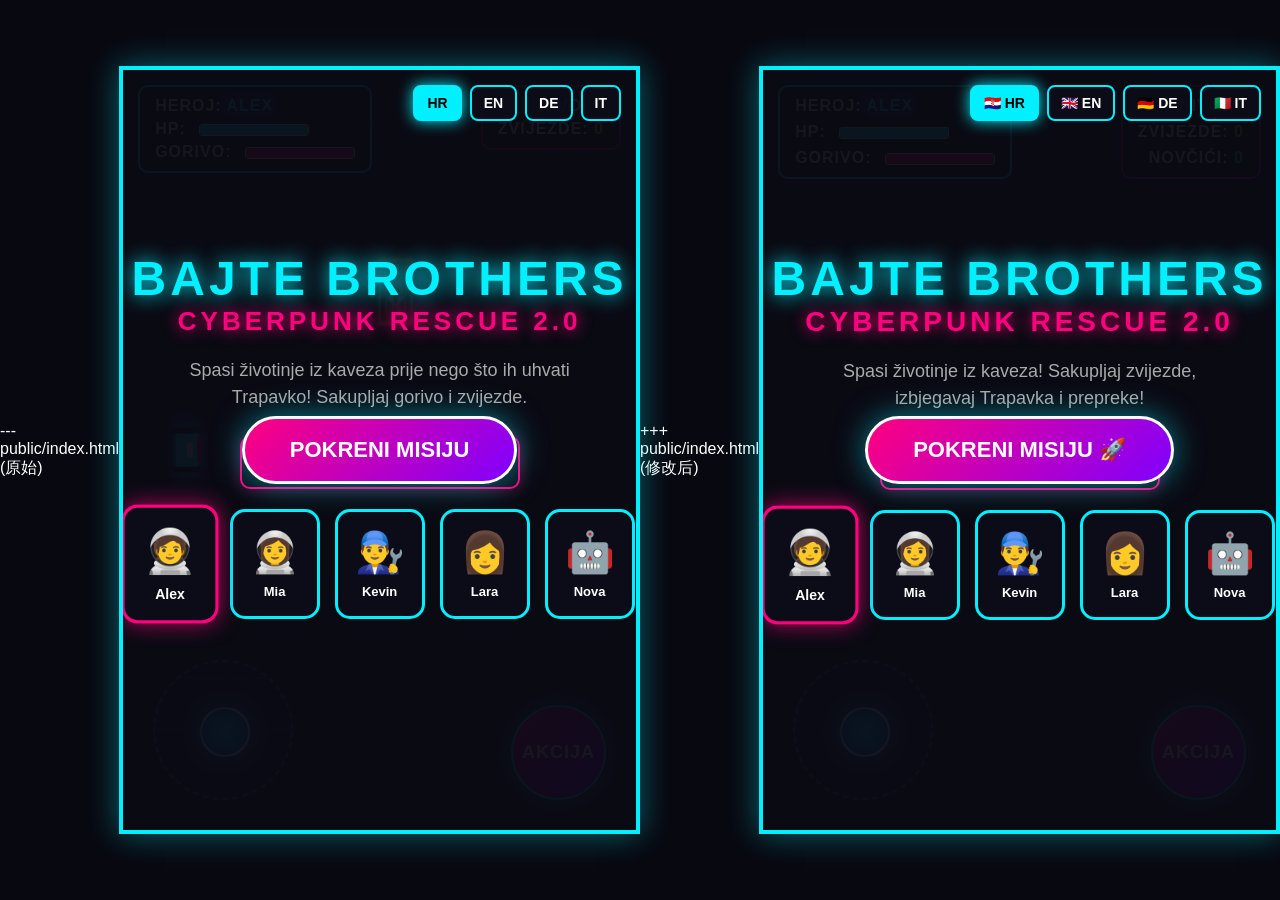
==== commit ee270648: "Update fmt.Println message from 'Hello' to 'Goodbye'" ====
--- a/index.html
+++ b/index.html
@@ -1,1555 +1,1617 @@
-<!DOCTYPE html>
-<html lang="hr">
-<head>
-  <meta charset="UTF-8">
-  <meta name="viewport" content="width=device-width, initial-scale=1.0, user-scalable=no, maximum-scale=1.0">
-  <title>Bajte Brothers - Cyberpunk Rescue 2.0</title>
-  <style>
-    * {
-      box-sizing: border-box;
-      user-select: none;
-      -webkit-user-select: none;
-      touch-action: none;
-      margin: 0;
-      padding: 0;
-    }
-
-    body, html {
-      width: 100%;
-      height: 100%;
-      overflow: hidden;
-      background-color: #05050d;
-      font-family: 'Segoe UI', Roboto, Helvetica, Arial, sans-serif;
-      color: #fff;
-    }
-
-    #game-container {
-      position: relative;
-      width: 100vw;
-      height: 100vh;
-      display: flex;
-      justify-content: center;
-      align-items: center;
-      background: #020208;
-    }
-
-    canvas {
-      display: block;
-      box-shadow: 0 0 30px rgba(0, 243, 255, 0.2);
-      border-radius: 4px;
-    }
-
-    /* UI OVERLAYS */
-    .ui-layer {
-      position: absolute;
-      top: 0;
-      left: 0;
-      width: 100%;
-      height: 100%;
-      pointer-events: none;
-      display: flex;
-      flex-direction: column;
-      justify-content: space-between;
-      padding: 15px;
-      z-index: 10;
-    }
-
-    .interactive {
-      pointer-events: auto;
-    }
-
-    /* HUD */
-    #hud {
-      display: flex;
-      justify-content: space-between;
-      align-items: flex-start;
-      width: 100%;
-      background: rgba(10, 15, 30, 0.75);
-      border: 1px solid rgba(0, 243, 255, 0.3);
-      border-radius: 12px;
-      padding: 10px 15px;
-      backdrop-filter: blur(8px);
-      box-shadow: 0 4px 20px rgba(0,0,0,0.5);
-    }
-
-    .hud-stat-box {
-      display: flex;
-      flex-direction: column;
-      gap: 4px;
-    }
-
-    .stat-label {
-      font-size: 11px;
-      text-transform: uppercase;
-      letter-spacing: 1px;
-      color: #00f3ff;
-      font-weight: bold;
-    }
-
-    .bar-container {
-      width: 130px;
-      height: 14px;
-      background: rgba(255,255,255,0.1);
-      border-radius: 7px;
-      overflow: hidden;
-      border: 1px solid rgba(255,255,255,0.2);
-    }
-
-    .bar-fill {
-      height: 100%;
-      width: 100%;
-      transition: width 0.2s ease, background-color 0.3s;
-      border-radius: 7px;
-    }
-
-    #hp-bar { background: linear-gradient(90deg, #ff0055, #ff5500); }
-    #fuel-bar { background: linear-gradient(90deg, #00f3ff, #00ff66); }
-
-    .hud-center {
-      text-align: center;
-    }
-
-    .hud-level-badge {
-      font-size: 18px;
-      font-weight: 900;
-      color: #fff;
-      text-shadow: 0 0 10px #00f3ff;
-      background: rgba(0, 243, 255, 0.2);
-      padding: 4px 12px;
-      border-radius: 20px;
-      border: 1px solid #00f3ff;
-    }
-
-    .hud-right {
-      display: flex;
-      align-items: center;
-      gap: 12px;
-      font-size: 16px;
-      font-weight: bold;
-    }
-
-    .badge-item {
-      display: flex;
-      align-items: center;
-      gap: 4px;
-      background: rgba(255,255,255,0.08);
-      padding: 4px 10px;
-      border-radius: 15px;
-    }
-
-    /* MODALS & MENUS */
-    .modal-overlay {
-      position: absolute;
-      top: 0;
-      left: 0;
-      width: 100%;
-      height: 100%;
-      background: rgba(5, 5, 15, 0.88);
-      backdrop-filter: blur(12px);
-      display: flex;
-      justify-content: center;
-      align-items: center;
-      z-index: 100;
-      pointer-events: auto;
-      opacity: 1;
-      transition: opacity 0.3s ease;
-    }
-
-    .modal-card {
-      background: linear-gradient(135deg, rgba(20, 25, 45, 0.95), rgba(10, 12, 25, 0.98));
-      border: 2px solid #00f3ff;
-      box-shadow: 0 0 35px rgba(0, 243, 255, 0.4);
-      border-radius: 20px;
-      padding: 30px;
-      max-width: 520px;
-      width: 90%;
-      text-align: center;
-      display: flex;
-      flex-direction: column;
-      gap: 20px;
-      max-height: 90vh;
-      overflow-y: auto;
-    }
-
-    h1.neon-title {
-      font-size: 28px;
-      font-weight: 900;
-      color: #fff;
-      text-transform: uppercase;
-      letter-spacing: 2px;
-      text-shadow: 0 0 15px #00f3ff, 0 0 30px #00f3ff;
-      margin-bottom: 5px;
-    }
-
-    .lang-selector {
-      display: flex;
-      justify-content: center;
-      gap: 10px;
-    }
-
-    .lang-btn {
-      background: rgba(255,255,255,0.08);
-      border: 1px solid rgba(255,255,255,0.2);
-      padding: 6px 12px;
-      border-radius: 8px;
-      cursor: pointer;
-      font-size: 18px;
-      transition: all 0.2s;
-    }
-
-    .lang-btn.active, .lang-btn:hover {
-      border-color: #00f3ff;
-      box-shadow: 0 0 10px #00f3ff;
-      transform: scale(1.1);
-      background: rgba(0, 243, 255, 0.2);
-    }
-
-    .input-group {
-      display: flex;
-      flex-direction: column;
-      gap: 8px;
-      text-align: left;
-    }
-
-    .input-group label {
-      font-size: 12px;
-      color: #8a99ad;
-      text-transform: uppercase;
-      font-weight: bold;
-    }
-
-    .cyber-input {
-      background: rgba(0,0,0,0.5);
-      border: 1px solid #00f3ff;
-      border-radius: 8px;
-      padding: 12px;
-      color: #fff;
-      font-size: 16px;
-      outline: none;
-      box-shadow: inset 0 0 10px rgba(0, 243, 255, 0.2);
-    }
-
-    /* HERO SELECTOR */
-    .hero-grid {
-      display: grid;
-      grid-template-columns: repeat(5, 1fr);
-      gap: 8px;
-    }
-
-    .hero-card {
-      background: rgba(255,255,255,0.05);
-      border: 1px solid rgba(255,255,255,0.15);
-      border-radius: 10px;
-      padding: 10px 4px;
-      cursor: pointer;
-      transition: all 0.2s;
-      display: flex;
-      flex-direction: column;
-      align-items: center;
-      gap: 4px;
-    }
-
-    .hero-card .avatar {
-      font-size: 26px;
-    }
-
-    .hero-card .name {
-      font-size: 11px;
-      font-weight: bold;
-    }
-
-    .hero-card.selected {
-      border-color: #00f3ff;
-      background: rgba(0, 243, 255, 0.25);
-      box-shadow: 0 0 15px #00f3ff;
-      transform: translateY(-3px);
-    }
-
-    .cyber-btn {
-      background: linear-gradient(135deg, #00f3ff, #0066ff);
-      color: #000;
-      border: none;
-      padding: 14px 24px;
-      border-radius: 12px;
-      font-size: 18px;
-      font-weight: 900;
-      text-transform: uppercase;
-      letter-spacing: 1px;
-      cursor: pointer;
-      box-shadow: 0 0 20px rgba(0, 243, 255, 0.5);
-      transition: all 0.2s;
-    }
-
-    .cyber-btn:hover {
-      transform: scale(1.03);
-      box-shadow: 0 0 30px rgba(0, 243, 255, 0.8);
-    }
-
-    .cyber-btn.secondary {
-      background: rgba(255, 255, 255, 0.1);
-      color: #fff;
-      border: 1px solid rgba(255, 255, 255, 0.3);
-      box-shadow: none;
-    }
-
-    .cyber-btn.secondary:hover {
-      background: rgba(255, 255, 255, 0.2);
-      border-color: #fff;
-    }
-
-    /* ON-SCREEN CONTROLS */
-    #mobile-controls {
-      display: flex;
-      justify-content: space-between;
-      align-items: flex-end;
-      width: 100%;
-      pointer-events: auto;
-      padding: 10px;
-    }
-
-    #joystick-zone {
-      width: 120px;
-      height: 120px;
-      background: rgba(255, 255, 255, 0.05);
-      border: 2px dashed rgba(0, 243, 255, 0.4);
-      border-radius: 50%;
-      position: relative;
-      touch-action: none;
-    }
-
-    #joystick-knob {
-      width: 50px;
-      height: 50px;
-      background: radial-gradient(circle, #00f3ff, #0066ff);
-      border-radius: 50%;
-      position: absolute;
-      top: 35px;
-      left: 35px;
-      box-shadow: 0 0 15px #00f3ff;
-      pointer-events: none;
-    }
-
-    #action-btn {
-      width: 90px;
-      height: 90px;
-      border-radius: 50%;
-      background: radial-gradient(circle, #ff0055, #990033);
-      border: 3px solid #ff5588;
-      box-shadow: 0 0 20px #ff0055;
-      color: #fff;
-      font-weight: 900;
-      font-size: 16px;
-      display: flex;
-      justify-content: center;
-      align-items: center;
-      text-transform: uppercase;
-      letter-spacing: 1px;
-      cursor: pointer;
-      user-select: none;
-      transition: transform 0.1s;
-    }
-
-    #action-btn:active {
-      transform: scale(0.9);
-      background: radial-gradient(circle, #ff3377, #bb0044);
-    }
-
-    .status-badge-container {
-      position: absolute;
-      top: 75px;
-      left: 20px;
-      display: flex;
-      gap: 10px;
-    }
-
-    .active-powerup-badge {
-      background: rgba(0,0,0,0.7);
-      border: 1px solid #00f3ff;
-      padding: 4px 10px;
-      border-radius: 8px;
-      font-size: 12px;
-      font-weight: bold;
-      display: flex;
-      align-items: center;
-      gap: 6px;
-      animation: pulse 1s infinite alternate;
-    }
-
-    @keyframes pulse {
-      from { transform: scale(1); }
-      to { transform: scale(1.05); }
-    }
-
-    .hidden {
-      display: none !important;
-    }
-  </style>
-</head>
-<body>
-
-  <div id="game-container">
-    <canvas id="gameCanvas"></canvas>
-
-    <!-- UI Overlay Layer -->
-    <div class="ui-layer">
-      <!-- HUD -->
-      <div id="hud" class="hidden">
-        <div class="hud-stat-box">
-          <div class="stat-label" id="lbl-hp">HP ENERGIJA</div>
-          <div class="bar-container"><div id="hp-bar" class="bar-fill"></div></div>
-          <div class="stat-label" style="margin-top:4px;" id="lbl-fuel">GORIVO</div>
-          <div class="bar-container"><div id="fuel-bar" class="bar-fill"></div></div>
-        </div>
-
-        <div class="hud-center">
-          <div class="hud-level-badge" id="hud-level">NIVO 1</div>
-        </div>
-
-        <div class="hud-right">
-          <div class="badge-item">⭐ <span id="hud-stars">0</span></div>
-          <div class="badge-item">👤 <span id="hud-name">Heroj</span></div>
-        </div>
-      </div>
-
-      <!-- Powerup status display -->
-      <div class="status-badge-container" id="powerup-status"></div>
-
-      <!-- Mobile On-Screen Controls -->
-      <div id="mobile-controls" class="hidden">
-        <div id="joystick-zone">
-          <div id="joystick-knob"></div>
-        </div>
-        <div id="action-btn">AKCIJA</div>
-      </div>
-    </div>
-
-    <!-- MAIN MENU MODAL -->
-    <div id="modal-menu" class="modal-overlay">
-      <div class="modal-card">
-        <h1 class="neon-title">BAJTE BROTHERS</h1>
-        <div style="font-size:14px; color:#00f3ff; font-weight:bold; letter-spacing:2px; margin-top:-15px;">CYBERPUNK RESCUE 2.0</div>
-        
-        <div class="lang-selector">
-          <button class="lang-btn active" onclick="setLanguage('HR')">🇭🇷</button>
-          <button class="lang-btn" onclick="setLanguage('EN')">🇬🇧</button>
-          <button class="lang-btn" onclick="setLanguage('DE')">🇩🇪</button>
-          <button class="lang-btn" onclick="setLanguage('IT')">🇮🇹</button>
-        </div>
-
-        <div class="input-group">
-          <label id="lbl-hero-name">Ime Heroja:</label>
-          <input type="text" id="player-name-input" class="cyber-input" placeholder="Unesi ime..." maxlength="12" value="Heroj">
-        </div>
-
-        <div class="input-group">
-          <label id="lbl-select-hero">Odaberi Heroja:</label>
-          <div class="hero-grid">
-            <div class="hero-card selected" onclick="selectHero('Alex', this)">
-              <div class="avatar">🧑‍🚀</div>
-              <div class="name">Alex</div>
-            </div>
-            <div class="hero-card" onclick="selectHero('Mia', this)">
-              <div class="avatar">👩‍🚀</div>
-              <div class="name">Mia</div>
-            </div>
-            <div class="hero-card" onclick="selectHero('Kevin', this)">
-              <div class="avatar">👨‍🔧</div>
-              <div class="name">Kevin</div>
-            </div>
-            <div class="hero-card" onclick="selectHero('Lara', this)">
-              <div class="avatar">👩</div>
-              <div class="name">Lara</div>
-            </div>
-            <div class="hero-card" onclick="selectHero('Nova', this)">
-              <div class="avatar">🤖</div>
-              <div class="name">Nova</div>
-            </div>
-          </div>
-        </div>
-
-        <button id="btn-continue" class="cyber-btn secondary hidden" onclick="continueGame()">NASTAVI MISIJU</button>
-        <button id="btn-start" class="cyber-btn" onclick="startNewGame()">KRENI U MISIJU! 🚀</button>
-      </div>
-    </div>
-
-    <!-- LEVEL COMPLETE MODAL -->
-    <div id="modal-victory" class="modal-overlay hidden">
-      <div class="modal-card">
-        <h1 class="neon-title" id="vic-title">MISIJA USPIJEDILA! 🎉</h1>
-        <p id="vic-msg" style="font-size: 16px; line-height: 1.5; color: #d0e6ff;"></p>
-        <div style="font-size: 40px; margin: 10px 0;" id="vic-animal-emoji">🦊</div>
-        <button class="cyber-btn" id="btn-next-level" onclick="nextLevel()">SLJEDEĆI NIVO ➔</button>
-      </div>
-    </div>
-
-    <!-- GAME OVER MODAL -->
-    <div id="modal-gameover" class="modal-overlay hidden">
-      <div class="modal-card" style="border-color:#ff0055; box-shadow: 0 0 35px rgba(255, 0, 85, 0.5);">
-        <h1 class="neon-title" style="text-shadow: 0 0 15px #ff0055;" id="go-title">MISIJA NIJE USPJELA!</h1>
-        <p id="go-msg" style="font-size: 16px; color: #ffb3c6;">Ostao si bez goriva ili HP-a. Trapavko je bio brži ovaj put!</p>
-        <button class="cyber-btn" style="background: linear-gradient(135deg, #ff0055, #990033);" id="btn-retry" onclick="retryLevel()">POKUŠAJ PONOVNO 🔄</button>
-      </div>
-    </div>
-  </div>
-
-  <script>
-    /* ==========================================================================
-       1. LOCALIZATION SYSTEM
-       ========================================================================== */
-    const TRANSLATIONS = {
-      HR: {
-        title: "BAJTE BROTHERS",
-        heroNameLabel: "Ime Heroja:",
-        selectHeroLabel: "Odaberi Heroja:",
-        startBtn: "KRENI U MISIJU! 🚀",
-        continueBtn: "NASTAVI MISIJU (Nivo {lvl})",
-        hp: "HP ENERGIJA",
-        fuel: "GORIVO",
-        level: "NIVO",
-        vicTitle: "ŽIVOTINJA SPASENA! 🎉",
-        vicMsg: "Nevjerojatno, {name}! Uspješno si oslobodio kavez i spasio životinju od Trapavka!",
-        nextLvlBtn: "SLJEDEĆI NIVO ➔",
-        goTitle: "MISIJA NIJE USPJELA!",
-        goMsg: "Bager je ostao bez goriva ili HP-a. Trapavko te je prestigao!",
-        retryBtn: "POKUŠAJ PONOVNO 🔄",
-        shieldActive: "🛡️ ŠTIT AKTIVAN",
-        nitroActive: "⚡ NITRO BRZINA",
-        actionBtn: "AKCIJA"
-      },
-      EN: {
-        title: "BAJTE BROTHERS",
-        heroNameLabel: "Hero Name:",
-        selectHeroLabel: "Choose Hero:",
-        startBtn: "START MISSION! 🚀",
-        continueBtn: "CONTINUE (Level {lvl})",
-        hp: "HP ENERGY",
-        fuel: "FUEL",
-        level: "LEVEL",
-        vicTitle: "ANIMAL RESCUED! 🎉",
-        vicMsg: "Incredible, {name}! You unlocked the cage and saved the animal from Trapavko!",
-        nextLvlBtn: "NEXT LEVEL ➔",
-        goTitle: "MISSION FAILED!",
-        goMsg: "Out of fuel or HP. Trapavko caught up this time!",
-        retryBtn: "TRY AGAIN 🔄",
-        shieldActive: "🛡️ SHIELD ACTIVE",
-        nitroActive: "⚡ NITRO SPEED",
-        actionBtn: "ACTION"
-      },
-      DE: {
-        title: "BAJTE BROTHERS",
-        heroNameLabel: "Heldenname:",
-        selectHeroLabel: "Held wählen:",
-        startBtn: "MISSION STARTEN! 🚀",
-        continueBtn: "WEITER (Level {lvl})",
-        hp: "HP ENERGIE",
-        fuel: "TREIBSTOFF",
-        level: "LEVEL",
-        vicTitle: "TIER GERETTET! 🎉",
-        vicMsg: "Unglaublich, {name}! Du hast den Käfig geöffnet und das Tier gerettet!",
-        nextLvlBtn: "NÄCHSTES LEVEL ➔",
-        goTitle: "MISSION FEHLGESCHLAGEN!",
-        goMsg: "Kein Treibstoff oder HP mehr. Trapavko war diesmal schneller!",
-        retryBtn: "NOCHMAL 🔄",
-        shieldActive: "🛡️ SCHILD AKTIV",
-        nitroActive: "⚡ NITRO-SPEED",
-        actionBtn: "AKTION"
-      },
-      IT: {
-        title: "BAJTE BROTHERS",
-        heroNameLabel: "Nome Eroe:",
-        selectHeroLabel: "Scegli Eroe:",
-        startBtn: "INIZIA MISSIO! 🚀",
-        continueBtn: "CONTINUA (Livello {lvl})",
-        hp: "ENERGIA HP",
-        fuel: "CARBURANTE",
-        level: "LIVELLO",
-        vicTitle: "ANIMALE SALVATO! 🎉",
-        vicMsg: "Incredibile, {name}! Hai aperto la gabbia e salvato l'animale!",
-        nextLvlBtn: "PROSSIMO LIVELLO ➔",
-        goTitle: "MISSIONE FALLITA!",
-        goMsg: "Senza carburante o HP. Trapavko ti ha preso!",
-        retryBtn: "RIPROVA 🔄",
-        shieldActive: "🛡️ SCUDO ATTIVO",
-        nitroActive: "⚡ VELOCITÀ NITRO",
-        actionBtn: "AZIONE"
-      }
-    };
-
-    let currentLang = 'HR';
-
-    function setLanguage(lang) {
-      currentLang = lang;
-      document.querySelectorAll('.lang-btn').forEach(btn => btn.classList.remove('active'));
-      event.target.classList.add('active');
-      updateUITexts();
-    }
-
-    function updateUITexts() {
-      const t = TRANSLATIONS[currentLang];
-      document.getElementById('lbl-hero-name').innerText = t.heroNameLabel;
-      document.getElementById('lbl-select-hero').innerText = t.selectHeroLabel;
-      document.getElementById('btn-start').innerText = t.startBtn;
-      document.getElementById('lbl-hp').innerText = t.hp;
-      document.getElementById('lbl-fuel').innerText = t.fuel;
-      document.getElementById('action-btn').innerText = t.actionBtn;
-      document.getElementById('btn-retry').innerText = t.retryBtn;
-      document.getElementById('go-title').innerText = t.goTitle;
-      document.getElementById('go-msg').innerText = t.goMsg;
-      
-      if (gameState.saveExists) {
-        document.getElementById('btn-continue').innerText = t.continueBtn.replace('{lvl}', gameState.savedLevel);
-      }
-    }
-
-    /* ==========================================================================
-       2. SYNTHESIZED SOUND SYSTEM (Web Audio API)
-       ========================================================================== */
-    class SoundEngine {
-      constructor() {
-        this.ctx = null;
-      }
-
-      init() {
-        if (!this.ctx) {
-          this.ctx = new (window.AudioContext || window.webkitAudioContext)();
-        }
-      }
-
-      playStar() {
-        if (!this.ctx) return;
-        const osc = this.ctx.createOscillator();
-        const gain = this.ctx.createGain();
-        osc.type = 'sine';
-        osc.frequency.setValueAtTime(523.25, this.ctx.currentTime); // C5
-        osc.frequency.exponentialRampToValueAtTime(1046.50, this.ctx.currentTime + 0.15); // C6
-        gain.gain.setValueAtTime(0.2, this.ctx.currentTime);
-        gain.gain.exponentialRampToValueAtTime(0.01, this.ctx.currentTime + 0.15);
-        osc.connect(gain);
-        gain.connect(this.ctx.destination);
-        osc.start();
-        osc.stop(this.ctx.currentTime + 0.15);
-      }
-
-      playDiamond() {
-        if (!this.ctx) return;
-        const now = this.ctx.currentTime;
-        [523.25, 659.25, 783.99, 1046.50].forEach((freq, idx) => {
-          const osc = this.ctx.createOscillator();
-          const gain = this.ctx.createGain();
-          osc.type = 'triangle';
-          osc.frequency.setValueAtTime(freq, now + idx * 0.05);
-          gain.gain.setValueAtTime(0.2, now + idx * 0.05);
-          gain.gain.exponentialRampToValueAtTime(0.01, now + idx * 0.05 + 0.1);
-          osc.connect(gain);
-          gain.connect(this.ctx.destination);
-          osc.start(now + idx * 0.05);
-          osc.stop(now + idx * 0.05 + 0.1);
-        });
-      }
-
-      playDamage() {
-        if (!this.ctx) return;
-        const osc = this.ctx.createOscillator();
-        const gain = this.ctx.createGain();
-        osc.type = 'sawtooth';
-        osc.frequency.setValueAtTime(150, this.ctx.currentTime);
-        osc.frequency.linearRampToValueAtTime(40, this.ctx.currentTime + 0.25);
-        gain.gain.setValueAtTime(0.3, this.ctx.currentTime);
-        gain.gain.exponentialRampToValueAtTime(0.01, this.ctx.currentTime + 0.25);
-        osc.connect(gain);
-        gain.connect(this.ctx.destination);
-        osc.start();
-        osc.stop(this.ctx.currentTime + 0.25);
-      }
-
-      playPowerup() {
-        if (!this.ctx) return;
-        const osc = this.ctx.createOscillator();
-        const gain = this.ctx.createGain();
-        osc.type = 'sine';
-        osc.frequency.setValueAtTime(200, this.ctx.currentTime);
-        osc.frequency.exponentialRampToValueAtTime(800, this.ctx.currentTime + 0.3);
-        gain.gain.setValueAtTime(0.25, this.ctx.currentTime);
-        gain.gain.exponentialRampToValueAtTime(0.01, this.ctx.currentTime + 0.3);
-        osc.connect(gain);
-        gain.connect(this.ctx.destination);
-        osc.start();
-        osc.stop(this.ctx.currentTime + 0.3);
-      }
-
-      playVictory() {
-        if (!this.ctx) return;
-        const notes = [261.63, 329.63, 392.00, 523.25, 659.25, 783.99];
-        const now = this.ctx.currentTime;
-        notes.forEach((freq, idx) => {
-          const osc = this.ctx.createOscillator();
-          const gain = this.ctx.createGain();
-          osc.type = 'triangle';
-          osc.frequency.setValueAtTime(freq, now + idx * 0.08);
-          gain.gain.setValueAtTime(0.2, now + idx * 0.08);
-          gain.gain.exponentialRampToValueAtTime(0.01, now + idx * 0.08 + 0.2);
-          osc.connect(gain);
-          gain.connect(this.ctx.destination);
-          osc.start(now + idx * 0.08);
-          osc.stop(now + idx * 0.08 + 0.2);
-        });
-      }
-    }
-
-    const audio = new SoundEngine();
-
-    /* ==========================================================================
-       3. LEVEL THEMES & COLOR PALETTES
-       ========================================================================== */
-    const LEVEL_THEMES = [
-      { primary: '#00f3ff', secondary: '#0066ff', bgGrid: 'rgba(0, 243, 255, 0.05)', glow: 'rgba(0, 243, 255, 0.8)' }, // Lvl 1
-      { primary: '#ff007f', secondary: '#9900ff', bgGrid: 'rgba(255, 0, 127, 0.05)', glow: 'rgba(255, 0, 127, 0.8)' }, // Lvl 2
-      { primary: '#00ff66', secondary: '#00aa33', bgGrid: 'rgba(0, ff, 102, 0.05)', glow: 'rgba(0, 255, 102, 0.8)' }, // Lvl 3
-      { primary: '#ff6600', secondary: '#ffcc00', bgGrid: 'rgba(255, 102, 0, 0.05)', glow: 'rgba(255, 102, 0, 0.8)' }  // Lvl 4
-    ];
-
-    function getTheme(level) {
-      if (level <= LEVEL_THEMES.length) return LEVEL_THEMES[level - 1];
-      // Dynamic random neon generator for level 5+
-      const hue = (level * 75) % 360;
-      return {
-        primary: `hsl(${hue}, 100%, 50%)`,
-        secondary: `hsl(${(hue + 40) % 360}, 100%, 40%)`,
-        bgGrid: `hsla(${hue}, 100%, 50%, 0.05)`,
-        glow: `hsla(${hue}, 100%, 50%, 0.8)`
-      };
-    }
-
-    /* ==========================================================================
-       4. GAME STATE & LOCALSTORAGE
-       ========================================================================== */
-    const LOCAL_STORAGE_KEY = 'bajteBrothers_save_2_0';
-
-    let gameState = {
-      playerName: 'Heroj',
-      selectedHero: 'Alex',
-      currentLevel: 1,
-      stars: 0,
-      saveExists: false,
-      savedLevel: 1,
-      active: false
-    };
-
-    function loadSaveData() {
-      try {
-        const raw = localStorage.getItem(LOCAL_STORAGE_KEY);
-        if (raw) {
-          const data = JSON.parse(raw);
-          gameState.playerName = data.playerName || 'Heroj';
-          gameState.selectedHero = data.selectedHero || 'Alex';
-          gameState.currentLevel = data.currentLevel || 1;
-          gameState.stars = data.stars || 0;
-          gameState.savedLevel = data.currentLevel || 1;
-          gameState.saveExists = true;
-
-          document.getElementById('player-name-input').value = gameState.playerName;
-          document.getElementById('btn-continue').classList.remove('hidden');
-          updateUITexts();
-        }
-      } catch (e) {
-        console.error("Save load error", e);
-      }
-    }
-
-    function saveGameData() {
-      const data = {
-        playerName: gameState.playerName,
-        selectedHero: gameState.selectedHero,
-        currentLevel: gameState.currentLevel,
-        stars: gameState.stars
-      };
-      localStorage.setItem(LOCAL_STORAGE_KEY, JSON.stringify(data));
-      gameState.saveExists = true;
-      gameState.savedLevel = gameState.currentLevel;
-    }
-
-    /* ==========================================================================
-       5. CANVAS ENGINE & SETUP
-       ========================================================================== */
-    const canvas = document.getElementById('gameCanvas');
-    const ctx = canvas.getContext('2d');
-
-    const GAME_WIDTH = 1280;
-    const GAME_HEIGHT = 720;
-
-    function resizeCanvas() {
-      const windowWidth = window.innerWidth;
-      const windowHeight = window.innerHeight;
-      const scale = Math.min(windowWidth / GAME_WIDTH, windowHeight / GAME_HEIGHT);
-
-      canvas.width = GAME_WIDTH * scale;
-      canvas.height = GAME_HEIGHT * scale;
-      ctx.imageSmoothingEnabled = true;
-    }
-
-    window.addEventListener('resize', resizeCanvas);
-    resizeCanvas();
-
-    /* ==========================================================================
-       6. INPUT CONTROLS (Keyboard + Touch Joystick)
-       ========================================================================== */
-    const keys = {};
-    const joystick = { x: 0, y: 0, active: false, id: null };
-
-    window.addEventListener('keydown', e => {
-      keys[e.key.toLowerCase()] = true;
-      if (e.code === 'Space') {
-        triggerAction();
-      }
-    });
-
-    window.addEventListener('keyup', e => {
-      keys[e.key.toLowerCase()] = false;
-    });
-
-    // Touch Joystick Logic
-    const joystickZone = document.getElementById('joystick-zone');
-    const joystickKnob = document.getElementById('joystick-knob');
-    const actionBtn = document.getElementById('action-btn');
-
-    joystickZone.addEventListener('touchstart', e => {
-      e.preventDefault();
-      audio.init();
-      const touch = e.changedTouches[0];
-      joystick.active = true;
-      joystick.id = touch.identifier;
-      updateJoystick(touch);
-    });
-
-    joystickZone.addEventListener('touchmove', e => {
-      e.preventDefault();
-      for (let i = 0; i < e.changedTouches.length; i++) {
-        if (e.changedTouches[i].identifier === joystick.id) {
-          updateJoystick(e.changedTouches[i]);
-          break;
-        }
-      }
-    });
-
-    const resetJoystick = () => {
-      joystick.active = false;
-      joystick.x = 0;
-      joystick.y = 0;
-      joystickKnob.style.transform = `translate(0px, 0px)`;
-    };
-
-    joystickZone.addEventListener('touchend', resetJoystick);
-    joystickZone.addEventListener('touchcancel', resetJoystick);
-
-    function updateJoystick(touch) {
-      const rect = joystickZone.getBoundingClientRect();
-      const centerX = rect.left + rect.width / 2;
-      const centerY = rect.top + rect.height / 2;
-      const maxRadius = rect.width / 2;
-
-      let dx = touch.clientX - centerX;
-      let dy = touch.clientY - centerY;
-      let dist = Math.hypot(dx, dy);
-
-      if (dist > maxRadius) {
-        dx = (dx / dist) * maxRadius;
-        dy = (dy / dist) * maxRadius;
-      }
-
-      joystick.x = dx / maxRadius;
-      joystick.y = dy / maxRadius;
-
-      joystickKnob.style.transform = `translate(${dx}px, ${dy}px)`;
-    }
-
-    actionBtn.addEventListener('click', () => { audio.init(); triggerAction(); });
-    actionBtn.addEventListener('touchstart', (e) => { e.preventDefault(); audio.init(); triggerAction(); });
-
-    /* ==========================================================================
-       7. GAME ENTITIES & MECHANICS
-       ========================================================================== */
-    const ANIMALS = ['🦊', '🐰', '🐻', '🐼', '🐨', '🦁', '🐯'];
-
-    let player, enemies, collectibles, obstacles, cage, particles, confettis;
-
-    class Player {
-      constructor(x, y) {
-        this.x = x;
-        this.y = y;
-        this.radius = 22;
-        this.angle = 0;
-        this.speed = 0;
-        this.maxSpeed = 5.5;
-        this.accel = 0.25;
-        this.friction = 0.95;
-        this.hp = 100;
-        this.maxHp = 100;
-        this.fuel = 100;
-        this.shieldTimer = 0;
-        this.nitroTimer = 0;
-      }
-
-      update() {
-        // Movement input vector
-        let inputX = 0;
-        let inputY = 0;
-
-        if (keys['w'] || keys['arrowup']) inputY -= 1;
-        if (keys['s'] || keys['arrowdown']) inputY += 1;
-        if (keys['a'] || keys['arrowleft']) inputX -= 1;
-        if (keys['d'] || keys['arrowright']) inputX += 1;
-
-        if (joystick.active) {
-          inputX = joystick.x;
-          inputY = joystick.y;
-        }
-
-        const inputMag = Math.hypot(inputX, inputY);
-
-        if (inputMag > 0.1 && this.fuel > 0) {
-          const targetAngle = Math.atan2(inputY, inputX);
-          this.angle = targetAngle;
-
-          let currentMaxSpeed = this.maxSpeed * (this.nitroTimer > 0 ? 1.5 : 1.0);
-          this.speed = Math.min(this.speed + this.accel, currentMaxSpeed);
-
-          // Fuel drain
-          this.fuel = Math.max(0, this.fuel - 0.04);
-        } else {
-          this.speed *= this.friction;
-        }
-
-        this.x += Math.cos(this.angle) * this.speed;
-        this.y += Math.sin(this.angle) * this.speed;
-
-        // Canvas Boundary collision
-        this.x = Math.max(this.radius, Math.min(GAME_WIDTH - this.radius, this.x));
-        this.y = Math.max(this.radius, Math.min(GAME_HEIGHT - this.radius, this.y));
-
-        // Timers update
-        if (this.shieldTimer > 0) this.shieldTimer -= 1 / 60;
-        if (this.nitroTimer > 0) this.nitroTimer -= 1 / 60;
-      }
-
-      draw() {
-        const theme = getTheme(gameState.currentLevel);
-
-        ctx.save();
-        ctx.translate(this.x, this.y);
-        ctx.rotate(this.angle);
-
-        // Shield Effect Aura
-        if (this.shieldTimer > 0) {
-          ctx.beginPath();
-          ctx.arc(0, 0, this.radius + 12, 0, Math.PI * 2);
-          ctx.strokeStyle = '#00f3ff';
-          ctx.lineWidth = 3;
-          ctx.shadowColor = '#00f3ff';
-          ctx.shadowBlur = 15;
-          ctx.stroke();
-        }
-
-        // Nitro Thruster Effect
-        if (this.speed > 1 && this.nitroTimer > 0) {
-          ctx.beginPath();
-          ctx.moveTo(-this.radius - 5, -8);
-          ctx.lineTo(-this.radius - 20, 0);
-          ctx.lineTo(-this.radius - 5, 8);
-          ctx.fillStyle = '#ff5500';
-          ctx.shadowColor = '#ff5500';
-          ctx.shadowBlur = 10;
-          ctx.fill();
-        }
-
-        // Truck Body
-        ctx.beginPath();
-        ctx.roundRect(-this.radius, -this.radius * 0.75, this.radius * 2, this.radius * 1.5, 6);
-        ctx.fillStyle = '#111827';
-        ctx.strokeStyle = theme.primary;
-        ctx.lineWidth = 3;
-        ctx.shadowColor = theme.glow;
-        ctx.shadowBlur = 12;
-        ctx.fill();
-        ctx.stroke();
-
-        // Cabin Windshield
-        ctx.beginPath();
-        ctx.roundRect(0, -this.radius * 0.5, this.radius * 0.7, this.radius, 3);
-        ctx.fillStyle = theme.primary;
-        ctx.fill();
-
-        // Wheels
-        ctx.fillStyle = '#000';
-        ctx.fillRect(-this.radius * 0.7, -this.radius * 0.95, 10, 5);
-        ctx.fillRect(this.radius * 0.2, -this.radius * 0.95, 10, 5);
-        ctx.fillRect(-this.radius * 0.7, this.radius * 0.75, 10, 5);
-        ctx.fillRect(this.radius * 0.2, this.radius * 0.75, 10, 5);
-
-        ctx.restore();
-      }
-    }
-
-    class Enemy {
-      constructor(x, y, speed, isJunior = false) {
-        this.x = x;
-        this.y = y;
-        this.radius = isJunior ? 16 : 24;
-        this.speed = speed;
-        this.isJunior = isJunior;
-        this.angle = 0;
-      }
-
-      update(target) {
-        const dx = target.x - this.x;
-        const dy = target.y - this.y;
-        this.angle = Math.atan2(dy, dx);
-
-        this.x += Math.cos(this.angle) * this.speed;
-        this.y += Math.sin(this.angle) * this.speed;
-      }
-
-      draw() {
-        ctx.save();
-        ctx.translate(this.x, this.y);
-        ctx.rotate(this.angle);
-
-        // Trapavko Body
-        ctx.beginPath();
-        ctx.arc(0, 0, this.radius, 0, Math.PI * 2);
-        ctx.fillStyle = this.isJunior ? '#ff0055' : '#880022';
-        ctx.strokeStyle = '#ff0055';
-        ctx.lineWidth = 3;
-        ctx.shadowColor = '#ff0055';
-        ctx.shadowBlur = 10;
-        ctx.fill();
-        ctx.stroke();
-
-        // Cyber Spikes
-        ctx.fillStyle = '#fff';
-        ctx.beginPath();
-        ctx.arc(this.radius * 0.5, 0, 4, 0, Math.PI * 2);
-        ctx.fill();
-
-        ctx.restore();
-      }
-    }
-
-    class Collectible {
-      constructor(x, y, type) {
-        this.x = x;
-        this.y = y;
-        this.type = type; // 'star', 'diamond', 'shield', 'nitro'
-        this.radius = 14;
-        this.pulse = 0;
-      }
-
-      draw() {
-        this.pulse += 0.05;
-        const scale = 1 + Math.sin(this.pulse) * 0.15;
-
-        ctx.save();
-        ctx.translate(this.x, this.y);
-        ctx.scale(scale, scale);
-
-        ctx.font = '20px sans-serif';
-        ctx.textAlign = 'center';
-        ctx.textBaseline = 'middle';
-
-        let icon = '⭐';
-        if (this.type === 'diamond') icon = '💎';
-        if (this.type === 'shield') icon = '🌀';
-        if (this.type === 'nitro') icon = '⚡';
-
-        ctx.fillText(icon, 0, 0);
-        ctx.restore();
-      }
-    }
-
-    class Obstacle {
-      constructor(type, config) {
-        this.type = type; // 'electric_wall', 'rotating_laser', 'teleporter'
-        this.config = config;
-      }
-
-      update() {
-        if (this.type === 'rotating_laser') {
-          this.config.angle += this.config.rotSpeed;
-        }
-      }
-
-      draw() {
-        ctx.save();
-        if (this.type === 'electric_wall') {
-          ctx.beginPath();
-          ctx.moveTo(this.config.x1, this.config.y1);
-          ctx.lineTo(this.config.x2, this.config.y2);
-          ctx.strokeStyle = '#00f3ff';
-          ctx.lineWidth = 6;
-          ctx.shadowColor = '#00f3ff';
-          ctx.shadowBlur = 15;
-          ctx.stroke();
-        } else if (this.type === 'rotating_laser') {
-          const x2 = this.config.cx + Math.cos(this.config.angle) * this.config.length;
-          const y2 = this.config.cy + Math.sin(this.config.angle) * this.config.length;
-
-          ctx.beginPath();
-          ctx.moveTo(this.config.cx, this.config.cy);
-          ctx.lineTo(x2, y2);
-          ctx.strokeStyle = '#ff0055';
-          ctx.lineWidth = 5;
-          ctx.shadowColor = '#ff0055';
-          ctx.shadowBlur = 15;
-          ctx.stroke();
-
-          // Center Hub
-          ctx.beginPath();
-          ctx.arc(this.config.cx, this.config.cy, 10, 0, Math.PI * 2);
-          ctx.fillStyle = '#ff0055';
-          ctx.fill();
-        } else if (this.type === 'teleporter') {
-          [this.config.p1, this.config.p2].forEach(p => {
-            ctx.beginPath();
-            ctx.arc(p.x, p.y, 20, 0, Math.PI * 2);
-            ctx.strokeStyle = '#9900ff';
-            ctx.lineWidth = 4;
-            ctx.shadowColor = '#9900ff';
-            ctx.shadowBlur = 15;
-            ctx.stroke();
-          });
-        }
-        ctx.restore();
-      }
-    }
-
-    class Cage {
-      constructor(x, y) {
-        this.x = x;
-        this.y = y;
-        this.width = 60;
-        this.height = 60;
-        this.animal = ANIMALS[Math.floor(Math.random() * ANIMALS.length)];
-        this.rescued = false;
-      }
-
-      draw() {
-        if (this.rescued) return;
-
-        ctx.save();
-        ctx.translate(this.x, this.y);
-
-        // Animal inside
-        ctx.font = '32px sans-serif';
-        ctx.textAlign = 'center';
-        ctx.textBaseline = 'middle';
-        ctx.fillText(this.animal, 0, 0);
-
-        // Laser Cage Bars
-        ctx.strokeStyle = '#ff0055';
-        ctx.lineWidth = 3;
-        ctx.shadowColor = '#ff0055';
-        ctx.shadowBlur = 10;
-
-        ctx.strokeRect(-this.width / 2, -this.height / 2, this.width, this.height);
-
-        // Vertical Bars
-        for (let i = -15; i <= 15; i += 10) {
-          ctx.beginPath();
-          ctx.moveTo(i, -this.height / 2);
-          ctx.lineTo(i, this.height / 2);
-          ctx.stroke();
-        }
-
-        ctx.restore();
-      }
-    }
-
-    class Particle {
-      constructor(x, y, color) {
-        this.x = x;
-        this.y = y;
-        this.color = color;
-        this.radius = Math.random() * 4 + 2;
-        this.vx = (Math.random() - 0.5) * 8;
-        this.vy = (Math.random() - 0.5) * 8;
-        this.life = 1.0;
-        this.decay = Math.random() * 0.03 + 0.02;
-      }
-
-      update() {
-        this.x += this.vx;
-        this.y += this.vy;
-        this.life -= this.decay;
-      }
-
-      draw() {
-        ctx.save();
-        ctx.globalAlpha = Math.max(0, this.life);
-        ctx.beginPath();
-        ctx.arc(this.x, this.y, this.radius, 0, Math.PI * 2);
-        ctx.fillStyle = this.color;
-        ctx.shadowColor = this.color;
-        ctx.shadowBlur = 8;
-        ctx.fill();
-        ctx.restore();
-      }
-    }
-
-    class Confetti {
-      constructor() {
-        this.x = Math.random() * GAME_WIDTH;
-        this.y = Math.random() * GAME_HEIGHT - GAME_HEIGHT;
-        this.color = `hsl(${Math.random() * 360}, 100%, 50%)`;
-        this.size = Math.random() * 8 + 4;
-        this.vy = Math.random() * 3 + 2;
-        this.vx = Math.random() * 2 - 1;
-      }
-
-      update() {
-        this.y += this.vy;
-        this.x += this.vx;
-        if (this.y > GAME_HEIGHT) this.y = -10;
-      }
-
-      draw() {
-        ctx.fillStyle = this.color;
-        ctx.fillRect(this.x, this.y, this.size, this.size);
-      }
-    }
-
-    function createParticleExplosion(x, y, color, count = 18) {
-      for (let i = 0; i < count; i++) {
-        particles.push(new Particle(x, y, color));
-      }
-    }
-
-    /* ==========================================================================
-       8. LEVEL INITIALIZATION & SPATIAL GENERATION
-       ========================================================================== */
-    function initLevel(levelNum) {
-      player = new Player(120, GAME_HEIGHT / 2);
-      enemies = [];
-      collectibles = [];
-      obstacles = [];
-      particles = [];
-      confettis = [];
-
-      // Add Primary Trapavko
-      const trapavkoSpeed = 1.8 + levelNum * 0.2;
-      enemies.push(new Enemy(GAME_WIDTH - 150, GAME_HEIGHT / 2, trapavkoSpeed, false));
-
-      // Level 3+ Trapavko Jr.
-      if (levelNum >= 3) {
-        enemies.push(new Enemy(GAME_WIDTH - 200, 100, trapavkoSpeed * 1.25, true));
-      }
-
-      // Cage
-      cage = new Cage(GAME_WIDTH - 100, GAME_HEIGHT / 2);
-
-      // Collectibles
-      const types = ['star', 'star', 'diamond', 'shield', 'nitro'];
-      for (let i = 0; i < 7; i++) {
-        const rx = Math.random() * (GAME_WIDTH - 300) + 150;
-        const ry = Math.random() * (GAME_HEIGHT - 100) + 50;
-        const type = types[Math.floor(Math.random() * types.length)];
-        collectibles.push(new Collectible(rx, ry, type));
-      }
-
-      // Dynamic Obstacles per level
-      if (levelNum >= 1) {
-        // Electric Wall
-        obstacles.push(new Obstacle('electric_wall', { x1: 400, y1: 150, x2: 400, y2: 350 }));
-      }
-      if (levelNum >= 2) {
-        // Rotating Laser
-        obstacles.push(new Obstacle('rotating_laser', { cx: GAME_WIDTH / 2, cy: GAME_HEIGHT / 2, length: 140, angle: 0, rotSpeed: 0.02 }));
-      }
-      if (levelNum >= 3) {
-        // Teleporters
-        obstacles.push(new Obstacle('teleporter', {
-          p1: { x: 250, y: 550 },
-          p2: { x: GAME_WIDTH - 250, y: 150 },
-          cooldown: 0
-        }));
-      }
-
-      document.getElementById('hud-level').innerText = `${TRANSLATIONS[currentLang].level} ${levelNum}`;
-      document.getElementById('hud-stars').innerText = gameState.stars;
-    }
-
-    /* ==========================================================================
-       9. COLLISION & GAME LOGIC UPDATES
-       ========================================================================== */
-    function checkCollisions() {
-      // 1. Player vs Collectibles
-      collectibles.forEach((item, index) => {
-        const dist = Math.hypot(player.x - item.x, player.y - item.y);
-        if (dist < player.radius + item.radius) {
-          if (item.type === 'star') {
-            gameState.stars += 1;
-            audio.playStar();
-            createParticleExplosion(item.x, item.y, '#ffcc00');
-          } else if (item.type === 'diamond') {
-            gameState.stars += 5;
-            audio.playDiamond();
-            createParticleExplosion(item.x, item.y, '#00f3ff');
-          } else if (item.type === 'shield') {
-            player.shieldTimer = 7;
-            audio.playPowerup();
-            createParticleExplosion(item.x, item.y, '#00f3ff');
-          } else if (item.type === 'nitro') {
-            player.nitroTimer = 5;
-            audio.playPowerup();
-            createParticleExplosion(item.x, item.y, '#ff5500');
-          }
-
-          document.getElementById('hud-stars').innerText = gameState.stars;
-          collectibles.splice(index, 1);
-        }
-      });
-
-      // 2. Player vs Enemies
-      enemies.forEach(enemy => {
-        const dist = Math.hypot(player.x - enemy.x, player.y - enemy.y);
-        if (dist < player.radius + enemy.radius) {
-          if (player.shieldTimer <= 0) {
-            player.hp -= 0.8;
-            audio.playDamage();
-            createParticleExplosion(player.x, player.y, '#ff0055', 5);
-
-            // Knockback
-            const angle = Math.atan2(player.y - enemy.y, player.x - enemy.x);
-            player.x += Math.cos(angle) * 12;
-            player.y += Math.sin(angle) * 12;
-          }
-        }
-      });
-
-      // 3. Player vs Obstacles
-      obstacles.forEach(obs => {
-        if (obs.type === 'electric_wall') {
-          // Line distance check
-          const p1 = { x: obs.config.x1, y: obs.config.y1 };
-          const p2 = { x: obs.config.x2, y: obs.config.y2 };
-          const dist = distToSegment({ x: player.x, y: player.y }, p1, p2);
-
-          if (dist < player.radius) {
-            if (player.shieldTimer <= 0) {
-              player.hp -= 1.2;
-              audio.playDamage();
-              createParticleExplosion(player.x, player.y, '#00f3ff', 3);
-            }
-          }
-        } else if (obs.type === 'rotating_laser') {
-          const p1 = { x: obs.config.cx, y: obs.config.cy };
-          const p2 = {
-            x: obs.config.cx + Math.cos(obs.config.angle) * obs.config.length,
-            y: obs.config.cy + Math.sin(obs.config.angle) * obs.config.length
-          };
-          const dist = distToSegment({ x: player.x, y: player.y }, p1, p2);
-
-          if (dist < player.radius) {
-            if (player.shieldTimer <= 0) {
-              player.hp -= 1.5;
-              audio.playDamage();
-              createParticleExplosion(player.x, player.y, '#ff0055', 4);
-            }
-          }
-        } else if (obs.type === 'teleporter') {
-          if (obs.config.cooldown <= 0) {
-            const d1 = Math.hypot(player.x - obs.config.p1.x, player.y - obs.config.p1.y);
-            const d2 = Math.hypot(player.x - obs.config.p2.x, player.y - obs.config.p2.y);
-
-            if (d1 < player.radius + 15) {
-              player.x = obs.config.p2.x;
-              player.y = obs.config.p2.y;
-              obs.config.cooldown = 120; // frame cooldown
-              audio.playPowerup();
-            } else if (d2 < player.radius + 15) {
-              player.x = obs.config.p1.x;
-              player.y = obs.config.p1.y;
-              obs.config.cooldown = 120;
-              audio.playPowerup();
-            }
-          } else {
-            obs.config.cooldown--;
-          }
-        }
-      });
-    }
-
-    // Math helper for line segment collision
-    function distToSegment(p, v, w) {
-      const l2 = (v.x - w.x) ** 2 + (v.y - w.y) ** 2;
-      if (l2 === 0) return Math.hypot(p.x - v.x, p.y - v.y);
-      let t = ((p.x - v.x) * (w.x - v.x) + (p.y - v.y) * (w.y - v.y)) / l2;
-      t = Math.max(0, Math.min(1, t));
-      return Math.hypot(p.x - (v.x + t * (w.x - v.x)), p.y - (v.y + t * (w.y - v.y)));
-    }
-
-    function triggerAction() {
-      if (!gameState.active || cage.rescued) return;
-
-      const dist = Math.hypot(player.x - cage.x, player.y - cage.y);
-      if (dist < 80) {
-        // RESCUE ANIMAL!
-        cage.rescued = true;
-        audio.playVictory();
-        createParticleExplosion(cage.x, cage.y, '#00f3ff', 50);
-
-        for (let i = 0; i < 40; i++) confettis.push(new Confetti());
-
-        setTimeout(() => {
-          showVictoryModal();
-        }, 800);
-      }
-    }
-
-    /* ==========================================================================
-       10. RENDER LOOP
-       ========================================================================== */
-    function renderGrid() {
-      const theme = getTheme(gameState.currentLevel);
-      ctx.strokeStyle = theme.bgGrid;
-      ctx.lineWidth = 1;
-
-      const gridSize = 40;
-      for (let x = 0; x < GAME_WIDTH; x += gridSize) {
-        ctx.beginPath();
-        ctx.moveTo(x, 0);
-        ctx.lineTo(x, GAME_HEIGHT);
-        ctx.stroke();
-      }
-      for (let y = 0; y < GAME_HEIGHT; y += gridSize) {
-        ctx.beginPath();
-        ctx.moveTo(0, y);
-        ctx.lineTo(GAME_WIDTH, y);
-        ctx.stroke();
-      }
-    }
-
-    function updateUI() {
-      document.getElementById('hp-bar').style.width = `${Math.max(0, player.hp)}%`;
-      document.getElementById('fuel-bar').style.width = `${Math.max(0, player.fuel)}%`;
-
-      const statusContainer = document.getElementById('powerup-status');
-      statusContainer.innerHTML = '';
-
-      if (player.shieldTimer > 0) {
-        statusContainer.innerHTML += `<div class="active-powerup-badge">${TRANSLATIONS[currentLang].shieldActive} (${Math.ceil(player.shieldTimer)}s)</div>`;
-      }
-      if (player.nitroTimer > 0) {
-        statusContainer.innerHTML += `<div class="active-powerup-badge" style="border-color:#ff5500;">${TRANSLATIONS[currentLang].nitroActive} (${Math.ceil(player.nitroTimer)}s)</div>`;
-      }
-    }
-
-    function gameLoop() {
-      ctx.clearRect(0, 0, GAME_WIDTH, GAME_HEIGHT);
-
-      renderGrid();
-
-      if (gameState.active) {
-        // Updates
-        player.update();
-        enemies.forEach(e => e.update(player));
-        obstacles.forEach(o => o.update());
-        checkCollisions();
-
-        // Particles
-        particles.forEach((p, idx) => {
-          p.update();
-          if (p.life <= 0) particles.splice(idx, 1);
-        });
-
-        confettis.forEach(c => c.update());
-
-        // Check Game Over
-        if (player.hp <= 0 || player.fuel <= 0) {
-          showGameOverModal();
-        }
-
-        updateUI();
-      }
-
-      // Render Entities
-      cage.draw();
-      collectibles.forEach(c => c.draw());
-      obstacles.forEach(o => o.draw());
-      if (player) player.draw();
-      enemies.forEach(e => e.draw());
-      particles.forEach(p => p.draw());
-      confettis.forEach(c => c.draw());
-
-      requestAnimationFrame(gameLoop);
-    }
-
-    /* ==========================================================================
-       11. FLOW CONTROL & MODAL HANDLING
-       ========================================================================== */
-    function selectHero(heroName, element) {
-      gameState.selectedHero = heroName;
-      document.querySelectorAll('.hero-card').forEach(card => card.classList.remove('selected'));
-      element.classList.add('selected');
-    }
-
-    function startNewGame() {
-      const nameInput = document.getElementById('player-name-input').value.trim();
-      gameState.playerName = nameInput || 'Heroj';
-      gameState.currentLevel = 1;
-      gameState.stars = 0;
-
-      saveGameData();
-      startGame();
-    }
-
-    function continueGame() {
-      loadSaveData();
-      startGame();
-    }
-
-    function startGame() {
-      document.getElementById('modal-menu').classList.add('hidden');
-      document.getElementById('hud').classList.remove('hidden');
-      document.getElementById('mobile-controls').classList.remove('hidden');
-      document.getElementById('hud-name').innerText = gameState.playerName;
-
-      initLevel(gameState.currentLevel);
-      gameState.active = true;
-    }
-
-    function showVictoryModal() {
-      gameState.active = false;
-      saveGameData();
-
-      const t = TRANSLATIONS[currentLang];
-      document.getElementById('vic-title').innerText = t.vicTitle;
-      document.getElementById('vic-msg').innerText = t.vicMsg.replace('{name}', gameState.playerName);
-      document.getElementById('vic-animal-emoji').innerText = cage.animal;
-
-      document.getElementById('modal-victory').classList.remove('hidden');
-    }
-
-    function nextLevel() {
-      gameState.currentLevel += 1;
-      saveGameData();
-      document.getElementById('modal-victory').classList.add('hidden');
-      initLevel(gameState.currentLevel);
-      gameState.active = true;
-    }
-
-    function showGameOverModal() {
-      gameState.active = false;
-      document.getElementById('modal-gameover').classList.remove('hidden');
-    }
-
-    function retryLevel() {
-      document.getElementById('modal-gameover').classList.add('hidden');
-      initLevel(gameState.currentLevel);
-      gameState.active = true;
-    }
-
-    // Init Engine
-    loadSaveData();
-    requestAnimationFrame(gameLoop);
-  </script>
-</body>
-</html>+--- public/index.html (原始)
+<!DOCTYPE html>
+<html lang="hr">
+<head>
+    <meta charset="UTF-8">
+    <meta name="viewport" content="width=device-width, initial-scale=1.0, maximum-scale=1.0, user-scalable=no">
+    <title>Bajte Brothers - Cyberpunk Rescue 2.0</title>
+    <style>
+        * {
+            box-sizing: border-box;
+            margin: 0;
+            padding: 0;
+            user-select: none;
+            -webkit-user-select: none;
+        }
+
+        body {
+            background-color: #080810;
+            color: #fff;
+            font-family: 'Segoe UI', Roboto, Helvetica, Arial, sans-serif;
+            overflow: hidden;
+            width: 100vw;
+            height: 100vh;
+            display: flex;
+            justify-content: center;
+            align-items: center;
+        }
+
+        #game-container {
+            position: relative;
+            width: 100%;
+            height: 100%;
+            max-width: 1024px;
+            max-height: 768px;
+            aspect-ratio: 4/3;
+            background: #0d0d1a;
+            border: 4px solid #00f0ff;
+            box-shadow: 0 0 20px rgba(0, 240, 255, 0.3);
+            overflow: hidden;
+        }
+
+        canvas {
+            width: 100%;
+            height: 100%;
+            display: block;
+        }
+
+        .ui-panel {
+            position: absolute;
+            padding: 10px 20px;
+            background: rgba(13, 13, 26, 0.8);
+            border: 2px solid #ff007f;
+            border-radius: 8px;
+            font-weight: bold;
+            font-size: 18px;
+            letter-spacing: 1px;
+            pointer-events: none;
+            box-shadow: 0 0 10px rgba(255, 0, 127, 0.2);
+        }
+
+        #hud-left {
+            top: 15px;
+            left: 15px;
+            border-color: #00f0ff;
+        }
+
+        #hud-right {
+            top: 15px;
+            right: 15px;
+            border-color: #ff007f;
+            text-align: right;
+        }
+
+        .bar-container {
+            width: 120px;
+            height: 14px;
+            background: #202040;
+            border: 1px solid #fff;
+            display: inline-block;
+            vertical-align: middle;
+            margin-left: 8px;
+            border-radius: 3px;
+            overflow: hidden;
+        }
+
+        .bar-fill {
+            height: 100%;
+            width: 100%;
+            transition: width 0.1s ease;
+        }
+
+        #fuel-fill {
+            background: #ff007f;
+            box-shadow: 0 0 8px #ff007f;
+        }
+
+        #hp-fill {
+            background: #00f0ff;
+            box-shadow: 0 0 8px #00f0ff;
+        }
+
+        #controls-layer {
+            position: absolute;
+            bottom: 0;
+            left: 0;
+            width: 100%;
+            height: 100%;
+            pointer-events: none;
+        }
+
+        .btn {
+            position: absolute;
+            pointer-events: auto;
+            background: linear-gradient(135deg, #ff007f, #7f00ff);
+            border: 2px solid #fff;
+            color: white;
+            font-weight: bold;
+            display: flex;
+            justify-content: center;
+            align-items: center;
+            cursor: pointer;
+            box-shadow: 0 0 15px rgba(255, 0, 127, 0.5);
+            transition: transform 0.1s, filter 0.1s;
+        }
+
+        .btn:active {
+            transform: scale(0.9);
+            filter: brightness(1.2);
+        }
+
+        #btn-action {
+            bottom: 30px;
+            right: 30px;
+            width: 90px;
+            height: 90px;
+            border-radius: 50%;
+            font-size: 16px;
+            letter-spacing: 1px;
+            border-color: #00f0ff;
+            box-shadow: 0 0 20px rgba(0, 240, 255, 0.6);
+        }
+
+        #joystick-zone {
+            position: absolute;
+            bottom: 30px;
+            left: 30px;
+            width: 140px;
+            height: 140px;
+            background: rgba(255, 255, 255, 0.05);
+            border: 2px dashed rgba(0, 240, 255, 0.4);
+            border-radius: 50%;
+            pointer-events: auto;
+        }
+
+        #joystick-stick {
+            position: absolute;
+            top: 45px;
+            left: 45px;
+            width: 50px;
+            height: 50px;
+            background: radial-gradient(circle, #00f0ff, #0055ff);
+            border: 2px solid #fff;
+            border-radius: 50%;
+            box-shadow: 0 0 15px #00f0ff;
+        }
+
+        .screen {
+            position: absolute;
+            top: 0;
+            left: 0;
+            width: 100%;
+            height: 100%;
+            background: rgba(10, 10, 20, 0.9);
+            display: flex;
+            flex-direction: column;
+            justify-content: center;
+            align-items: center;
+            z-index: 10;
+        }
+
+        .screen h1 {
+            font-size: 42px;
+            margin-bottom: 20px;
+            text-transform: uppercase;
+            letter-spacing: 3px;
+            text-align: center;
+        }
+
+        .text-neon-blue {
+            color: #00f0ff;
+            text-shadow: 0 0 15px #00f0ff;
+        }
+
+        .text-neon-pink {
+            color: #ff007f;
+            text-shadow: 0 0 15px #ff007f;
+        }
+
+        .screen p {
+            font-size: 18px;
+            margin-bottom: 30px;
+            color: #aaa;
+            max-width: 80%;
+            text-align: center;
+        }
+
+        .screen .btn-start {
+            padding: 15px 40px;
+            font-size: 22px;
+            border-radius: 30px;
+            border: 2px solid #fff;
+        }
+
+        .hidden {
+            display: none !important;
+        }
+
+        #lang-selector {
+            position: absolute;
+            top: 15px;
+            right: 15px;
+            display: flex;
+            gap: 8px;
+            z-index: 20;
+        }
+
+        .lang-btn {
+            padding: 8px 12px;
+            background: rgba(13, 13, 26, 0.8);
+            border: 2px solid #00f0ff;
+            border-radius: 8px;
+            color: #fff;
+            font-weight: bold;
+            cursor: pointer;
+            font-size: 14px;
+            transition: all 0.2s;
+        }
+
+        .lang-btn:hover, .lang-btn.active {
+            background: #00f0ff;
+            color: #000;
+        }
+
+        #name-input {
+            padding: 12px 20px;
+            font-size: 18px;
+            background: rgba(13, 13, 26, 0.8);
+            border: 2px solid #ff007f;
+            border-radius: 8px;
+            color: #fff;
+            text-align: center;
+            margin-bottom: 20px;
+            width: 280px;
+        }
+
+        #hero-selector {
+            display: flex;
+            gap: 15px;
+            margin-bottom: 30px;
+            flex-wrap: wrap;
+            justify-content: center;
+        }
+
+        .hero-card {
+            width: 80px;
+            height: 100px;
+            background: rgba(13, 13, 26, 0.8);
+            border: 2px solid #00f0ff;
+            border-radius: 12px;
+            display: flex;
+            flex-direction: column;
+            justify-content: center;
+            align-items: center;
+            cursor: pointer;
+            transition: all 0.2s;
+        }
+
+        .hero-card:hover, .hero-card.selected {
+            border-color: #ff007f;
+            box-shadow: 0 0 15px rgba(255, 0, 127, 0.6);
+            transform: scale(1.05);
+        }
+
+        .hero-emoji {
+            font-size: 36px;
+            margin-bottom: 5px;
+        }
+
+        .hero-name {
+            font-size: 12px;
+            color: #fff;
+        }
+    </style>
+</head>
+<body>
+
+<div id="game-container">
+    <canvas id="gameCanvas"></canvas>
+
+    <div id="lang-selector">
+        <button class="lang-btn active" data-lang="hr">HR</button>
+        <button class="lang-btn" data-lang="en">EN</button>
+        <button class="lang-btn" data-lang="de">DE</button>
+        <button class="lang-btn" data-lang="it">IT</button>
+    </div>
+
+    <div id="hud-left" class="ui-panel">
+        <div><span data-i18n="hero">HEROJ</span>: <span id="ui-hero" class="text-neon-blue">ALEX</span></div>
+        <div style="margin-top: 5px;">HP: <div class="bar-container"><div id="hp-fill" class="bar-fill"></div></div></div>
+        <div style="margin-top: 5px;"><span data-i18n="fuel">GORIVO</span>: <div class="bar-container"><div id="fuel-fill" class="bar-fill"></div></div></div>
+    </div>
+
+    <div id="hud-right" class="ui-panel">
+        <div><span data-i18n="level">NIVO</span>: <span id="ui-level" class="text-neon-pink">1</span></div>
+        <div style="margin-top: 5px;"><span data-i18n="stars">ZVIJEZDE</span>: <span id="ui-stars" style="color: #ffd700;">0</span></div>
+    </div>
+
+    <div id="controls-layer">
+        <div id="joystick-zone">
+            <div id="joystick-stick"></div>
+        </div>
+        <div id="btn-action" class="btn" data-i18n="action">AKCIJA</div>
+    </div>
+
+    <div id="start-screen" class="screen">
+        <h1 class="text-neon-blue">BAJTE BROTHERS<br><span class="text-neon-pink" style="font-size: 26px;">Cyberpunk Rescue 2.0</span></h1>
+        <p data-i18n="startDesc">Spasi životinje iz kaveza prije nego što ih uhvati Trapavko! Sakupljaj gorivo i zvijezde.</p>
+        <input type="text" id="name-input" data-i18n-placeholder="namePlaceholder" placeholder="Unesi herojsko ime...">
+        <div id="hero-selector">
+            <div class="hero-card selected" data-hero="Alex">
+                <div class="hero-emoji">🧑‍🚀</div>
+                <div class="hero-name">Alex</div>
+            </div>
+            <div class="hero-card" data-hero="Mia">
+                <div class="hero-emoji">👩‍🚀</div>
+                <div class="hero-name">Mia</div>
+            </div>
+            <div class="hero-card" data-hero="Kevin">
+                <div class="hero-emoji">👨‍🔧</div>
+                <div class="hero-name">Kevin</div>
+            </div>
+            <div class="hero-card" data-hero="Lara">
+                <div class="hero-emoji">👩</div>
+                <div class="hero-name">Lara</div>
+            </div>
+            <div class="hero-card" data-hero="Nova">
+                <div class="hero-emoji">🤖</div>
+                <div class="hero-name">Nova</div>
+            </div>
+        </div>
+        <div id="btn-play" class="btn btn-start" data-i18n="startBtn">POKRENI MISIJU</div>
+    </div>
+
+    <div id="end-screen" class="screen hidden">
+        <h1 id="end-title" class="text-neon-pink" data-i18n="gameOver">KRAJ IGRE</h1>
+        <p id="end-subtitle" data-i18n="gameOverDesc">Ostao si bez goriva ili zdravlja!</p>
+        <div id="btn-restart" class="btn btn-start" data-i18n="restart">POKUŠAJ PONOVNO</div>
+    </div>
+
+    <div id="level-complete-screen" class="screen hidden">
+        <h1 class="text-neon-blue" data-i18n="levelComplete">NIVO ZAVRŠEN!</h1>
+        <p id="level-complete-msg" data-i18n="levelCompleteDesc">Životinja je spašena!</p>
+        <div id="btn-next-level" class="btn btn-start" data-i18n="nextLevel">SLJEDEĆI NIVO</div>
+    </div>
+</div>
+
+<script>
+const canvas = document.getElementById('gameCanvas');
+const ctx = canvas.getContext('2d');
+
+function resize() {
+    canvas.width = 800;
+    canvas.height = 600;
+}
+resize();
+window.addEventListener('resize', resize);
+
+const translations = {
+    hr: {
+        hero: 'HEROJ',
+        fuel: 'GORIVO',
+        level: 'NIVO',
+        stars: 'ZVIJEZDE',
+        action: 'AKCIJA',
+        startDesc: 'Spasi životinje iz kaveza prije nego što ih uhvati Trapavko! Sakupljaj gorivo i zvijezde.',
+        namePlaceholder: 'Unesi herojsko ime...',
+        startBtn: 'POKRENI MISIJU',
+        gameOver: 'KRAJ IGRE',
+        gameOverDesc: 'Ostao si bez goriva ili zdravlja!',
+        restart: 'POKUŠAJ PONOVNO',
+        levelComplete: 'NIVO ZAVRŠEN!',
+        levelCompleteDesc: 'Životinja je spašena!',
+        nextLevel: 'SLJEDEĆI NIVO'
+    },
+    en: {
+        hero: 'HERO',
+        fuel: 'FUEL',
+        level: 'LEVEL',
+        stars: 'STARS',
+        action: 'ACTION',
+        startDesc: 'Save animals from cages before Trapavko catches them! Collect fuel and stars.',
+        namePlaceholder: 'Enter hero name...',
+        startBtn: 'START MISSION',
+        gameOver: 'GAME OVER',
+        gameOverDesc: 'You ran out of fuel or health!',
+        restart: 'TRY AGAIN',
+        levelComplete: 'LEVEL COMPLETE!',
+        levelCompleteDesc: 'Animal rescued!',
+        nextLevel: 'NEXT LEVEL'
+    },
+    de: {
+        hero: 'HELD',
+        fuel: 'TREIBSTOFF',
+        level: 'STUFE',
+        stars: 'STERNE',
+        action: 'AKTION',
+        startDesc: 'Rette Tiere aus Käfigen bevor Trapavko sie fängt! Sammle Treibstoff und Sterne.',
+        namePlaceholder: 'Heldennamen eingeben...',
+        startBtn: 'MISSION STARTEN',
+        gameOver: 'SPIEL VORBEI',
+        gameOverDesc: 'Dir ist der Treibstoff oder die Gesundheit ausgegangen!',
+        restart: 'NOCHMAL VERSUCHEN',
+        levelComplete: 'STUFE ABGESCHLOSSEN!',
+        levelCompleteDesc: 'Tier gerettet!',
+        nextLevel: 'NÄCHSTE STUFE'
+    },
+    it: {
+        hero: 'EROE',
+        fuel: 'CARBURANTE',
+        level: 'LIVELLO',
+        stars: 'STELLE',
+        action: 'AZIONE',
+        startDesc: 'Salva gli animali dalle gabbie prima che Trapavko li catturi! Raccogli carburante e stelle.',
+        namePlaceholder: 'Inserisci nome eroe...',
+        startBtn: 'INIZIA MISSIONE',
+        gameOver: 'FINE DEL GIOCO',
+        gameOverDesc: 'Hai finito il carburante o la salute!',
+        restart: 'RIPROVA',
+        levelComplete: 'LIVELLO COMPLETATO!',
+        levelCompleteDesc: 'Animale salvato!',
+        nextLevel: 'PROSSIMO LIVELLO'
+    }
+};
+
+let currentLang = 'hr';
+
+function updateLanguage() {
+    const t = translations[currentLang];
+    document.querySelectorAll('[data-i18n]').forEach(el => {
+        const key = el.getAttribute('data-i18n');
+        if (t[key]) el.textContent = t[key];
+    });
+    document.querySelectorAll('[data-i18n-placeholder]').forEach(el => {
+        const key = el.getAttribute('data-i18n-placeholder');
+        if (t[key]) el.placeholder = t[key];
+    });
+}
+
+document.querySelectorAll('.lang-btn').forEach(btn => {
+    btn.addEventListener('click', () => {
+        document.querySelectorAll('.lang-btn').forEach(b => b.classList.remove('active'));
+        btn.classList.add('active');
+        currentLang = btn.getAttribute('data-lang');
+        updateLanguage();
+    });
+});
+
+const audio = {
+    ctx: null,
+    init() {
+        this.ctx = new (window.AudioContext || window.webkitAudioContext)();
+    },
+    play(freq, type, duration) {
+        if (!this.ctx) return;
+        try {
+            let osc = this.ctx.createOscillator();
+            let gain = this.ctx.createGain();
+            osc.type = type;
+            osc.frequency.setValueAtTime(freq, this.ctx.currentTime);
+            gain.gain.setValueAtTime(0.2, this.ctx.currentTime);
+            gain.gain.exponentialRampToValueAtTime(0.00001, this.ctx.currentTime + duration);
+            osc.connect(gain);
+            gain.connect(this.ctx.destination);
+            osc.start();
+            osc.stop(this.ctx.currentTime + duration);
+        } catch(e) {}
+    },
+    coin() {
+        this.play(587.33, 'sine', 0.15);
+        setTimeout(() => this.play(880, 'sine', 0.15), 80);
+    },
+    hurt() {
+        this.play(150, 'sawtooth', 0.3);
+    },
+    win() {
+        this.play(440, 'triangle', 0.2);
+        setTimeout(() => this.play(554, 'triangle', 0.2), 150);
+        setTimeout(() => this.play(659, 'triangle', 0.4), 300);
+    }
+};
+
+let gameActive = false;
+let level = 1;
+let stars = 0;
+let playerName = 'HEROJ';
+let selectedHero = 'Alex';
+
+const keys = {};
+window.addEventListener('keydown', e => keys[e.code] = true);
+window.addEventListener('keyup', e => keys[e.code] = false);
+
+const player = {
+    x: 100,
+    y: 300,
+    radius: 20,
+    angle: 0,
+    speed: 0,
+    maxSpeed: 4.5,
+    accel: 0.2,
+    friction: 0.08,
+    hp: 100,
+    fuel: 100,
+    update() {
+        let moveForward = keys['KeyW'] || keys['ArrowUp'];
+        let moveBackward = keys['KeyS'] || keys['ArrowDown'];
+        let turnLeft = keys['KeyA'] || keys['ArrowLeft'];
+        let turnRight = keys['KeyD'] || keys['ArrowRight'];
+
+        if (joyInput.active) {
+            this.angle = joyInput.angle;
+            this.speed = Math.min(this.maxSpeed, this.speed + this.accel * joyInput.force);
+        } else {
+            if (turnLeft) this.angle -= 0.05;
+            if (turnRight) this.angle += 0.05;
+            if (moveForward) this.speed = Math.min(this.maxSpeed, this.speed + this.accel);
+            else if (moveBackward) this.speed = Math.max(-this.maxSpeed/2, this.speed - this.accel);
+            else this.speed *= (1 - this.friction);
+        }
+
+        if (Math.abs(this.speed) > 0.05) {
+            this.x += Math.cos(this.angle) * this.speed;
+            this.y += Math.sin(this.angle) * this.speed;
+            this.fuel = Math.max(0, this.fuel - 0.04);
+        }
+
+        if (this.x < this.radius) this.x = this.radius;
+        if (this.x > canvas.width - this.radius) this.x = canvas.width - this.radius;
+        if (this.y < this.radius) this.y = this.radius;
+        if (this.y > canvas.height - this.radius) this.y = canvas.height - this.radius;
+    },
+    draw() {
+        ctx.save();
+        ctx.translate(this.x, this.y);
+        ctx.rotate(this.angle);
+
+        ctx.shadowBlur = 15;
+        ctx.shadowColor = '#00f0ff';
+
+        ctx.fillStyle = '#00f0ff';
+        ctx.fillRect(-18, -14, 36, 28);
+
+        ctx.fillStyle = '#111';
+        ctx.fillRect(-22, -18, 44, 5);
+        ctx.fillRect(-22, 13, 44, 5);
+
+        ctx.fillStyle = '#fff';
+        ctx.fillRect(0, -6, 10, 12);
+
+        ctx.fillStyle = '#ff007f';
+        ctx.fillRect(16, -10, 8, 20);
+
+        ctx.restore();
+    }
+};
+
+const enemy = {
+    x: 600,
+    y: 300,
+    radius: 18,
+    speed: 1.8,
+    update() {
+        let dx = player.x - this.x;
+        let dy = player.y - this.y;
+        let dist = Math.hypot(dx, dy);
+
+        if (dist > 5) {
+            this.x += (dx / dist) * this.speed;
+            this.y += (dy / dist) * this.speed;
+        }
+
+        if (dist < this.radius + player.radius) {
+            player.hp = Math.max(0, player.hp - 0.5);
+            if (Math.random() < 0.1) audio.hurt();
+            createParticles(this.x, this.y, '#ff007f', 2);
+        }
+    },
+    draw() {
+        ctx.save();
+
+        ctx.shadowBlur = 12;
+        ctx.shadowColor = '#ff007f';
+
+        ctx.fillStyle = '#ff007f';
+        ctx.beginPath();
+        ctx.arc(this.x, this.y, this.radius, 0, Math.PI * 2);
+        ctx.fill();
+
+        ctx.fillStyle = '#fff';
+        ctx.beginPath();
+        ctx.arc(this.x + 5, this.y - 4, 3, 0, Math.PI * 2);
+        ctx.arc(this.x + 5, this.y + 4, 3, 0, Math.PI * 2);
+        ctx.fill();
+
+        ctx.restore();
+    }
+};
+
+const cage = {
+    x: 400,
+    y: 150,
+    width: 50,
+    height: 50,
+    locked: true,
+    draw() {
+        ctx.save();
+
+        ctx.shadowBlur = 10;
+        ctx.shadowColor = this.locked ? '#ffaa00' : '#00ff55';
+
+        ctx.strokeStyle = this.locked ? '#ffaa00' : '#00ff55';
+        ctx.lineWidth = 3;
+        ctx.strokeRect(this.x, this.y, this.width, this.height);
+
+        ctx.lineWidth = 1.5;
+        for (let i = 10; i < this.width; i += 10) {
+            ctx.beginPath();
+            ctx.moveTo(this.x + i, this.y);
+            ctx.lineTo(this.x + i, this.y + this.height);
+            ctx.stroke();
+        }
+
+        ctx.font = "24px Arial";
+        ctx.textAlign = "center";
+        ctx.textBaseline = "middle";
+        ctx.fillText(this.locked ? "🦊" : "🏃", this.x + this.width/2, this.y + this.height/2);
+
+        ctx.restore();
+    }
+};
+
+let items = [];
+
+function spawnItems() {
+    items = [];
+    for (let i = 0; i < 5; i++) {
+        items.push({
+            x: Math.random() * 700 + 50,
+            y: Math.random() * 500 + 50,
+            type: 'star',
+            radius: 10,
+            color: '#ffd700'
+        });
+    }
+    items.push({
+        x: Math.random() * 700 + 50,
+        y: Math.random() * 500 + 50,
+        type: 'fuel',
+        radius: 12,
+        color: '#00ff55'
+    });
+}
+
+let particles = [];
+
+function createParticles(x, y, color, count = 8) {
+    for (let i = 0; i < count; i++) {
+        particles.push({
+            x: x,
+            y: y,
+            vx: (Math.random() - 0.5) * 6,
+            vy: (Math.random() - 0.5) * 6,
+            radius: Math.random() * 3 + 1,
+            color: color,
+            alpha: 1,
+            decay: Math.random() * 0.03 + 0.01
+        });
+    }
+}
+
+const joyZone = document.getElementById('joystick-zone');
+const joyStick = document.getElementById('joystick-stick');
+let joyInput = { active: false, angle: 0, force: 0 };
+
+joyZone.addEventListener('touchstart', handleJoyStart, {passive: false});
+window.addEventListener('touchmove', handleJoyMove, {passive: false});
+window.addEventListener('touchend', handleJoyEnd);
+
+function handleJoyStart(e) {
+    joyInput.active = true;
+    handleJoyMove(e);
+}
+
+function handleJoyMove(e) {
+    if (!joyInput.active) return;
+    e.preventDefault();
+
+    let touch = e.touches[0];
+    let rect = joyZone.getBoundingClientRect();
+    let centerX = rect.left + rect.width / 2;
+    let centerY = rect.top + rect.height / 2;
+
+    let dx = touch.clientX - centerX;
+    let dy = touch.clientY - centerY;
+    let dist = Math.hypot(dx, dy);
+    let maxDist = rect.width / 2;
+
+    if (dist > maxDist) {
+        dx = (dx / dist) * maxDist;
+        dy = (dy / dist) * maxDist;
+        dist = maxDist;
+    }
+
+    joyStick.style.transform = `translate(${dx}px, ${dy}px)`;
+    joyInput.angle = Math.atan2(dy, dx);
+    joyInput.force = dist / maxDist;
+}
+
+function handleJoyEnd() {
+    joyInput.active = false;
+    joyStick.style.transform = 'translate(0px, 0px)';
+}
+
+document.getElementById('btn-action').addEventListener('click', executeAction);
+window.addEventListener('keydown', e => {
+    if (e.code === 'Space') executeAction();
+});
+
+function executeAction() {
+    if (!gameActive) return;
+
+    let cx = cage.x + cage.width/2;
+    let cy = cage.y + cage.height/2;
+    let distToCage = Math.hypot(player.x - cx, player.y - cy);
+
+    if (distToCage < 65 && cage.locked) {
+        cage.locked = false;
+        audio.win();
+        createParticles(cx, cy, '#00ff55', 25);
+
+        setTimeout(() => {
+            level++;
+            cage.locked = true;
+            cage.x = Math.random() * 600 + 100;
+            cage.y = Math.random() * 400 + 100;
+            enemy.speed += 0.5;
+            player.fuel = Math.min(100, player.fuel + 30);
+            spawnItems();
+            document.getElementById('level-complete-screen').classList.remove('hidden');
+        }, 1500);
+    }
+}
+
+function update() {
+    if (!gameActive) return;
+
+    player.update();
+    enemy.update();
+
+    if (player.fuel <= 0 || player.hp <= 0) {
+        endGame(false);
+    }
+
+    for (let i = items.length - 1; i >= 0; i--) {
+        let item = items[i];
+        let dist = Math.hypot(player.x - item.x, player.y - item.y);
+
+        if (dist < player.radius + item.radius) {
+            audio.coin();
+            createParticles(item.x, item.y, item.color, 12);
+
+            if (item.type === 'star') {
+                stars += 1;
+            } else if (item.type === 'fuel') {
+                player.fuel = Math.min(100, player.fuel + 25);
+            }
+
+            items.splice(i, 1);
+        }
+    }
+
+    if (!items.some(i => i.type === 'fuel') && Math.random() < 0.005) {
+        items.push({
+            x: Math.random() * 700 + 50,
+            y: Math.random() * 500 + 50,
+            type: 'fuel',
+            radius: 12,
+            color: '#00ff55'
+        });
+    }
+
+    for (let i = particles.length - 1; i >= 0; i--) {
+        let p = particles[i];
+        p.x += p.vx;
+        p.y += p.vy;
+        p.alpha -= p.decay;
+
+        if (p.alpha <= 0) particles.splice(i, 1);
+    }
+
+    document.getElementById('hp-fill').style.width = player.hp + '%';
+    document.getElementById('fuel-fill').style.width = player.fuel + '%';
+    document.getElementById('ui-stars').innerText = stars;
+    document.getElementById('ui-level').innerText = level;
+}
+
+function draw() {
+    ctx.fillStyle = '#0d0d1a';
+    ctx.fillRect(0, 0, canvas.width, canvas.height);
+
+    ctx.strokeStyle = 'rgba(0, 240, 255, 0.05)';
+    ctx.lineWidth = 1;
+
+    for (let x = 0; x < canvas.width; x += 40) {
+        ctx.beginPath();
+        ctx.moveTo(x, 0);
+        ctx.lineTo(x, canvas.height);
+        ctx.stroke();
+    }
+
+    for (let y = 0; y < canvas.height; y += 40) {
+        ctx.beginPath();
+        ctx.moveTo(0, y);
+        ctx.lineTo(canvas.width, y);
+        ctx.stroke();
+    }
+
+    items.forEach(item => {
+        ctx.save();
+
+        ctx.shadowBlur = 10;
+        ctx.shadowColor = item.color;
+
+        ctx.fillStyle = item.color;
+        ctx.beginPath();
+
+        if (item.type === 'star') {
+            ctx.arc(item.x, item.y, item.radius, 0, Math.PI * 2);
+        } else {
+            ctx.fillRect(item.x - 8, item.y - 12, 16, 24);
+        }
+
+        ctx.fill();
+        ctx.restore();
+    });
+
+    cage.draw();
+    player.draw();
+    enemy.draw();
+
+    particles.forEach(p => {
+        ctx.save();
+
+        ctx.globalAlpha = p.alpha;
+        ctx.fillStyle = p.color;
+        ctx.beginPath();
+        ctx.arc(p.x, p.y, p.radius, 0, Math.PI * 2);
+        ctx.fill();
+
+        ctx.restore();
+    });
+}
+
+function loop() {
+    update();
+    draw();
+    requestAnimationFrame(loop);
+}
+
+document.getElementById('btn-play').addEventListener('click', () => {
+    audio.init();
+
+    let nameInput = document.getElementById('name-input').value.trim();
+    if (nameInput) playerName = nameInput.toUpperCase();
+
+    document.querySelectorAll('.hero-card').forEach(card => {
+        if (card.classList.contains('selected')) {
+            selectedHero = card.getAttribute('data-hero');
+        }
+    });
+
+    document.getElementById('ui-hero').textContent = selectedHero;
+    document.getElementById('start-screen').classList.add('hidden');
+    startGame();
+});
+
+document.getElementById('btn-restart').addEventListener('click', () => {
+    document.getElementById('end-screen').classList.add('hidden');
+    startGame();
+});
+
+document.getElementById('btn-next-level').addEventListener('click', () => {
+    document.getElementById('level-complete-screen').classList.add('hidden');
+});
+
+function startGame() {
+    player.x = 100;
+    player.y = 300;
+    player.hp = 100;
+    player.fuel = 100;
+    player.speed = 0;
+
+    enemy.x = 600;
+    enemy.y = 300;
+    enemy.speed = 1.8;
+
+    level = 1;
+    stars = 0;
+
+    cage.locked = true;
+    cage.x = 400;
+    cage.y = 150;
+
+    spawnItems();
+    gameActive = true;
+}
+
+function endGame(victory) {
+    gameActive = false;
+    document.getElementById('end-screen').classList.remove('hidden');
+
+    if (!victory) {
+        document.getElementById('end-title').textContent = translations[currentLang].gameOver;
+        document.getElementById('end-subtitle').textContent = translations[currentLang].gameOverDesc;
+    }
+}
+
+document.querySelectorAll('.hero-card').forEach(card => {
+    card.addEventListener('click', () => {
+        document.querySelectorAll('.hero-card').forEach(c => c.classList.remove('selected'));
+        card.classList.add('selected');
+    });
+});
+
+requestAnimationFrame(loop);
+</script>
+
+</body>
+</html>
+
+
++++ public/index.html (修改后)
+<!DOCTYPE html>
+<html lang="hr">
+<head>
+<meta charset="UTF-8">
+<meta name="viewport" content="width=device-width, initial-scale=1.0, user-scalable=no">
+<title>Bajte Brothers - Cyberpunk Rescue 2.0</title>
+<style>
+*{box-sizing:border-box;margin:0;padding:0;user-select:none;-webkit-tap-highlight-color:transparent}
+body{background:#080810;color:#fff;font-family:'Segoe UI',sans-serif;overflow:hidden;width:100vw;height:100vh;display:flex;justify-content:center;align-items:center}
+#game-container{position:relative;width:100%;height:100%;max-width:1024px;max-height:768px;background:#0d0d1a;border:4px solid #00f0ff;box-shadow:0 0 30px rgba(0,240,255,0.4);overflow:hidden}
+canvas{width:100%;height:100%;display:block}
+.ui-panel{position:absolute;padding:10px 15px;background:rgba(13,13,26,0.85);border:2px solid;border-radius:10px;font-weight:bold;font-size:16px;pointer-events:none;box-shadow:0 0 15px rgba(255,255,255,0.1)}
+#hud-left{top:15px;left:15px}
+#hud-right{top:15px;right:15px;text-align:right}
+.bar-container{width:110px;height:12px;background:#202040;border:1px solid #fff;border-radius:3px;overflow:hidden;margin-left:8px;display:inline-block;vertical-align:middle}
+.bar-fill{height:100%;transition:width 0.15s ease}
+#fuel-fill{background:#ff007f;box-shadow:0 0 10px #ff007f}
+#hp-fill{background:#00f0ff;box-shadow:0 0 10px #00f0ff}
+#shield-indicator,#nitro-indicator{display:none;margin-top:5px;font-size:14px}
+#controls-layer{position:absolute;bottom:0;left:0;width:100%;height:100%;pointer-events:none}
+.btn{position:absolute;pointer-events:auto;background:linear-gradient(135deg,#ff007f,#7f00ff);border:2px solid #fff;color:#fff;font-weight:bold;display:flex;justify-content:center;align-items:center;cursor:pointer;box-shadow:0 0 20px rgba(255,0,127,0.6);transition:transform 0.1s}
+.btn:active{transform:scale(0.9)}
+#btn-action{bottom:30px;right:30px;width:95px;height:95px;border-radius:50%;font-size:18px;letter-spacing:1px}
+#joystick-zone{position:absolute;bottom:30px;left:30px;width:140px;height:140px;background:rgba(255,255,255,0.05);border:2px dashed rgba(0,240,255,0.4);border-radius:50%;pointer-events:auto}
+#joystick-stick{position:absolute;top:45px;left:45px;width:50px;height:50px;background:radial-gradient(circle,#00f0ff,#0055ff);border:2px solid #fff;border-radius:50%;box-shadow:0 0 20px #00f0ff}
+.screen{position:absolute;top:0;left:0;width:100%;height:100%;background:rgba(10,10,20,0.95);display:flex;flex-direction:column;justify-content:center;align-items:center;z-index:10;overflow-y:auto}
+.screen h1{font-size:clamp(32px,6vw,48px);margin-bottom:20px;text-transform:uppercase;letter-spacing:4px;text-align:center;text-shadow:0 0 20px currentColor}
+.text-neon-blue{color:#00f0ff}
+.text-neon-pink{color:#ff007f}
+.screen p{font-size:18px;margin-bottom:25px;color:#aaa;max-width:80%;text-align:center;line-height:1.5}
+.screen .btn-start{padding:18px 45px;font-size:22px;border-radius:35px;border:3px solid #fff;box-shadow:0 0 30px rgba(0,240,255,0.5);animation:pulse 2s infinite}
+@keyframes pulse{0%,100%{transform:scale(1)}50%{transform:scale(1.05)}}
+.hidden{display:none!important}
+#lang-selector{position:absolute;top:15px;right:15px;display:flex;gap:8px;z-index:20}
+.lang-btn{padding:8px 12px;background:rgba(13,13,26,0.8);border:2px solid #00f0ff;border-radius:8px;color:#fff;font-weight:bold;cursor:pointer;font-size:14px;transition:all 0.2s}
+.lang-btn:hover,.lang-btn.active{background:#00f0ff;color:#000;box-shadow:0 0 15px #00f0ff}
+#name-input{padding:14px 20px;font-size:18px;background:rgba(13,13,26,0.8);border:2px solid #ff007f;border-radius:10px;color:#fff;text-align:center;margin-bottom:20px;width:280px;box-shadow:0 0 15px rgba(255,0,127,0.3)}
+#hero-selector{display:flex;gap:15px;margin-bottom:30px;flex-wrap:wrap;justify-content:center}
+.hero-card{width:90px;height:110px;background:rgba(13,13,26,0.8);border:3px solid #00f0ff;border-radius:15px;display:flex;flex-direction:column;justify-content:center;align-items:center;cursor:pointer;transition:all 0.2s}
+.hero-card:hover,.hero-card.selected{border-color:#ff007f;box-shadow:0 0 20px rgba(255,0,127,0.7);transform:scale(1.08)}
+.hero-emoji{font-size:40px;margin-bottom:8px}
+.hero-name{font-size:13px;color:#fff;font-weight:bold}
+#continue-btn{margin-top:15px;padding:14px 35px;font-size:18px;border-radius:30px;border:2px solid #00ff55;background:rgba(0,255,85,0.2);color:#00ff55;cursor:pointer;box-shadow:0 0 20px rgba(0,255,85,0.4)}
+#new-game-btn{margin-top:10px;padding:12px 30px;font-size:16px;border-radius:25px;border:2px solid #ff007f;background:rgba(255,0,127,0.2);color:#ff007f;cursor:pointer}
+#level-complete-content{text-align:center}
+#level-complete-content h1{color:#00ff55;text-shadow:0 0 30px #00ff55}
+#confetti-canvas{position:absolute;top:0;left:0;width:100%;height:100%;pointer-events:none}
+</style>
+</head>
+<body>
+<div id="game-container">
+<canvas id="gameCanvas"></canvas>
+<div id="lang-selector">
+<button class="lang-btn active" data-lang="hr">🇭🇷 HR</button>
+<button class="lang-btn" data-lang="en">🇬🇧 EN</button>
+<button class="lang-btn" data-lang="de">🇩🇪 DE</button>
+<button class="lang-btn" data-lang="it">🇮🇹 IT</button>
+</div>
+<div id="hud-left" class="ui-panel">
+<div><span data-i18n="hero">HEROJ</span>: <span id="ui-hero" class="text-neon-blue">ALEX</span></div>
+<div style="margin-top:8px">HP: <div class="bar-container"><div id="hp-fill" class="bar-fill"></div></div></div>
+<div style="margin-top:8px"><span data-i18n="fuel">GORIVO</span>: <div class="bar-container"><div id="fuel-fill" class="bar-fill"></div></div></div>
+<div id="shield-indicator">🛡️ <span data-i18n="shield">ŠTIT</span>: <span id="shield-time">0</span>s</div>
+<div id="nitro-indicator">⚡ <span data-i18n="nitro">NITRO</span>: <span id="nitro-time">0</span>s</div>
+</div>
+<div id="hud-right" class="ui-panel">
+<div><span data-i18n="level">NIVO</span>: <span id="ui-level" class="text-neon-pink">1</span></div>
+<div style="margin-top:8px"><span data-i18n="stars">ZVIJEZDE</span>: <span id="ui-stars" style="color:#ffd700">0</span></div>
+<div style="margin-top:8px"><span data-i18n="coins">NOVČIĆI</span>: <span id="ui-coins" style="color:#00ff55">0</span></div>
+</div>
+<div id="controls-layer">
+<div id="joystick-zone"><div id="joystick-stick"></div></div>
+<div id="btn-action" class="btn" data-i18n="action">AKCIJA</div>
+</div>
+<div id="start-screen" class="screen">
+<h1 class="text-neon-blue">BAJTE BROTHERS<br><span class="text-neon-pink" style="font-size:28px">Cyberpunk Rescue 2.0</span></h1>
+<p data-i18n="startDesc">Spasi životinje iz kaveza! Sakupljaj zvijezde, izbjegavaj Trapavka i prepreke!</p>
+<input type="text" id="name-input" data-i18n-placeholder="namePlaceholder" placeholder="Unesi herojsko ime...">
+<div id="hero-selector">
+<div class="hero-card selected" data-hero="Alex"><div class="hero-emoji">🧑‍🚀</div><div class="hero-name">Alex</div></div>
+<div class="hero-card" data-hero="Mia"><div class="hero-emoji">👩‍🚀</div><div class="hero-name">Mia</div></div>
+<div class="hero-card" data-hero="Kevin"><div class="hero-emoji">👨‍🔧</div><div class="hero-name">Kevin</div></div>
+<div class="hero-card" data-hero="Lara"><div class="hero-emoji">👩</div><div class="hero-name">Lara</div></div>
+<div class="hero-card" data-hero="Nova"><div class="hero-emoji">🤖</div><div class="hero-name">Nova</div></div>
+</div>
+<button id="btn-play" class="btn btn-start" data-i18n="startBtn">POKRENI MISIJU 🚀</button>
+<button id="continue-btn" class="hidden" data-i18n="continueBtn">NASTAVI MISIJU (Nivo <span id="continue-level">1</span>)</button>
+<button id="new-game-btn" class="hidden" data-i18n="newGameBtn">NOVA IGRA</button>
+</div>
+<div id="end-screen" class="screen hidden">
+<h1 id="end-title" class="text-neon-pink" data-i18n="gameOver">KRAJ IGRE</h1>
+<p id="end-subtitle" data-i18n="gameOverDesc">Ostao si bez goriva ili zdravlja!</p>
+<button id="btn-restart" class="btn btn-start" data-i18n="restart">POKUŠAJ PONOVNO</button>
+</div>
+<div id="level-complete-screen" class="screen hidden">
+<canvas id="confetti-canvas"></canvas>
+<div id="level-complete-content">
+<h1 data-i18n="levelComplete">NIVO ZAVRŠEN!</h1>
+<p id="level-complete-msg">Nevjerojatno! Spasio si životinju! 🎉</p>
+<button id="btn-next-level" class="btn btn-start" data-i18n="nextLevel">SLJEDEĆI NIVO ➡</button>
+</div>
+</div>
+</div>
+<script>
+const canvas=document.getElementById('gameCanvas');
+const ctx=canvas.getContext('2d');
+function resize(){canvas.width=800;canvas.height=600}
+resize();
+window.addEventListener('resize',resize);
+const translations={
+hr:{hero:'HEROJ',fuel:'GORIVO',shield:'ŠTIT',nitro:'NITRO',level:'NIVO',stars:'ZVIJEZDE',coins:'NOVČIĆI',action:'AKCIJA',startDesc:'Spasi životinje iz kaveza! Sakupljaj zvijezde, izbjegavaj Trapavka i prepreke!',namePlaceholder:'Unesi herojsko ime...',startBtn:'POKRENI MISIJU 🚀',continueBtn:'NASTAVI MISIJU',newGameBtn:'NOVA IGRA',gameOver:'KRAJ IGRE',gameOverDesc:'Ostao si bez goriva ili zdravlja!',restart:'POKUŠAJ PONOVNO',levelComplete:'NIVO ZAVRŠEN!',nextLevel:'SLJEDEĆI NIVO ➡'},
+en:{hero:'HERO',fuel:'FUEL',shield:'SHIELD',nitro:'NITRO',level:'LEVEL',stars:'STARS',coins:'COINS',action:'ACTION',startDesc:'Save animals from cages! Collect stars, avoid Trapavko and obstacles!',namePlaceholder:'Enter hero name...',startBtn:'START MISSION 🚀',continueBtn:'CONTINUE MISSION',newGameBtn:'NEW GAME',gameOver:'GAME OVER',gameOverDesc:'You ran out of fuel or health!',restart:'TRY AGAIN',levelComplete:'LEVEL COMPLETE!',nextLevel:'NEXT LEVEL ➡'},
+de:{hero:'HELD',fuel:'TREIBSTOFF',shield:'SCHILD',nitro:'NITRO',level:'STUFE',stars:'STERNE',coins:'MÜNZEN',action:'AKTION',startDesc:'Rette Tiere aus Käfigen! Sammle Sterne, vermeide Trapavko und Hindernisse!',namePlaceholder:'Heldennamen eingeben...',startBtn:'MISSION STARTEN 🚀',continueBtn:'MISSION FORTSETZEN',newGameBtn:'NEUES SPIEL',gameOver:'SPIEL VORBEI',gameOverDesc:'Dir ist der Treibstoff oder die Gesundheit ausgegangen!',restart:'NOCHMAL VERSUCHEN',levelComplete:'STUFE ABGESCHLOSSEN!',nextLevel:'NÄCHSTE STUFE ➡'},
+it:{hero:'EROE',fuel:'CARBURANTE',shield:'SCUDO',nitro:'NITRO',level:'LIVELLO',stars:'STELLE',coins:'MONETE',action:'AZIONE',startDesc:'Salva gli animali dalle gabbie! Raccogli stelle, evita Trapavko e ostacoli!',namePlaceholder:'Inserisci nome eroe...',startBtn:'INIZIA MISSIONE 🚀',continueBtn:'CONTINUA MISSIONE',newGameBtn:'NUOVO GIOCO',gameOver:'FINE DEL GIOCO',gameOverDesc:'Hai finito il carburante o la salute!',restart:'RIPROVA',levelComplete:'LIVELLO COMPLETATO!',nextLevel:'PROSSIMO LIVELLO ➡'}
+};
+let currentLang='hr';
+function updateLanguage(){
+const t=translations[currentLang];
+document.querySelectorAll('[data-i18n]').forEach(el=>{const key=el.getAttribute('data-i18n');if(t[key])el.textContent=t[key]});
+document.querySelectorAll('[data-i18n-placeholder]').forEach(el=>{const key=el.getAttribute('data-i18n-placeholder');if(t[key])el.placeholder=t[key]})
+}
+document.querySelectorAll('.lang-btn').forEach(btn=>{
+btn.addEventListener('click',()=>{
+document.querySelectorAll('.lang-btn').forEach(b=>b.classList.remove('active'));
+btn.classList.add('active');
+currentLang=btn.getAttribute('data-lang');
+updateLanguage()
+})
+});
+const audio={
+ctx:null,
+init(){this.ctx=new(window.AudioContext||window.webkitAudioContext)()},
+play(freq,type,duration){
+if(!this.ctx)return;
+try{
+let osc=this.ctx.createOscillator();
+let gain=this.ctx.createGain();
+osc.type=type;
+osc.frequency.setValueAtTime(freq,this.ctx.currentTime);
+gain.gain.setValueAtTime(0.2,this.ctx.currentTime);
+gain.gain.exponentialRampToValueAtTime(0.00001,this.ctx.currentTime+duration);
+osc.connect(gain);
+gain.connect(this.ctx.destination);
+osc.start();
+osc.stop(this.ctx.currentTime+duration)
+}catch(e){}
+},
+coin(){this.play(880,'sine',0.1);setTimeout(()=>this.play(1320,'sine',0.1),50)},
+diamond(){this.play(1100,'sine',0.08);setTimeout(()=>this.play(1650,'sine',0.08),40);setTimeout(()=>this.play(2200,'sine',0.1),80)},
+shield(){this.play(440,'sine',0.15);setTimeout(()=>this.play(660,'sine',0.15),100)},
+nitro(){this.play(550,'sawtooth',0.1);setTimeout(()=>this.play(880,'sawtooth',0.1),80)},
+hurt(){this.play(150,'sawtooth',0.3)},
+win(){this.play(440,'triangle',0.15);setTimeout(()=>this.play(554,'triangle',0.15),100);setTimeout(()=>this.play(659,'triangle',0.15),200);setTimeout(()=>this.play(880,'triangle',0.3),300)}
+};
+let gameActive=false;
+let level=1;
+let stars=0;
+let coins=0;
+let playerName='HEROJ';
+let selectedHero='Alex';
+let shieldActive=false;
+let shieldTimer=0;
+let nitroActive=false;
+let nitroTimer=0;
+const keys={};
+window.addEventListener('keydown',e=>keys[e.code]=true);
+window.addEventListener('keyup',e=>keys[e.code]=false);
+const levelThemes=[
+{primary:'#00f0ff',secondary:'#00aaff',grid:'rgba(0,240,255,0.08)'},
+{primary:'#ff007f',secondary:'#7f00ff',grid:'rgba(255,0,127,0.08)'},
+{primary:'#00ff55',secondary:'#00ff00',grid:'rgba(0,255,85,0.08)'},
+{primary:'#ff8800',secondary:'#ffaa00',grid:'rgba(255,136,0,0.08)'}
+];
+function getTheme(){
+if(level<=4)return levelThemes[level-1];
+return levelThemes[Math.floor(Math.random()*levelThemes.length)]
+}
+const player={
+x:100,y:300,radius:20,angle:0,speed:0,maxSpeed:4.5,accel:0.2,friction:0.08,hp:100,fuel:100,
+update(){
+let moveForward=keys['KeyW']||keys['ArrowUp'];
+let moveBackward=keys['KeyS']||keys['ArrowDown'];
+let turnLeft=keys['KeyA']||keys['ArrowLeft'];
+let turnRight=keys['KeyD']||keys['ArrowRight'];
+let currentMaxSpeed=nitroActive?this.maxSpeed*1.5:this.maxSpeed;
+if(joyInput.active){
+this.angle=joyInput.angle;
+this.speed=Math.min(currentMaxSpeed,this.speed+this.accel*joyInput.force)
+}else{
+if(turnLeft)this.angle-=0.05;
+if(turnRight)this.angle+=0.05;
+if(moveForward)this.speed=Math.min(currentMaxSpeed,this.speed+this.accel);
+else if(moveBackward)this.speed=Math.max(-currentMaxSpeed/2,this.speed-this.accel);
+else this.speed*=(1-this.friction)
+}
+if(Math.abs(this.speed)>0.05){
+this.x+=Math.cos(this.angle)*this.speed;
+this.y+=Math.sin(this.angle)*this.speed;
+this.fuel=Math.max(0,this.fuel-0.04)
+}
+if(this.x<this.radius)this.x=this.radius;
+if(this.x>canvas.width-this.radius)this.x=canvas.width-this.radius;
+if(this.y<this.radius)this.y=this.radius;
+if(this.y>canvas.height-this.radius)this.y=canvas.height-this.radius
+},
+draw(){
+let theme=getTheme();
+ctx.save();
+ctx.translate(this.x,this.y);
+ctx.rotate(this.angle);
+ctx.shadowBlur=20;
+ctx.shadowColor=theme.primary;
+ctx.fillStyle=theme.primary;
+ctx.fillRect(-18,-14,36,28);
+ctx.fillStyle='#111';
+ctx.fillRect(-22,-18,44,5);
+ctx.fillRect(-22,13,44,5);
+ctx.fillStyle='#fff';
+ctx.fillRect(0,-6,10,12);
+ctx.fillStyle=theme.secondary;
+ctx.fillRect(16,-10,8,20);
+if(shieldActive){
+ctx.strokeStyle='rgba(0,255,255,0.6)';
+ctx.lineWidth=3;
+ctx.beginPath();
+ctx.arc(0,0,30,0,Math.PI*2);
+ctx.stroke()
+}
+ctx.restore()
+}
+};
+const enemies=[];
+function createEnemy(x,y,speed,size){
+return{x,y,radius:size,speed,
+update(){
+let dx=player.x-this.x;
+let dy=player.y-this.y;
+let dist=Math.hypot(dx,dy);
+if(dist>5){this.x+=(dx/dist)*this.speed;this.y+=(dy/dist)*this.speed}
+if(dist<this.radius+player.radius&&!shieldActive){
+player.hp=Math.max(0,player.hp-0.5);
+if(Math.random()<0.1)audio.hurt();
+createParticles(this.x,this.y,'#ff007f',2);
+let knockAngle=Math.atan2(player.y-this.y,player.x-this.x);
+player.x+=Math.cos(knockAngle)*5;
+player.y+=Math.sin(knockAngle)*5
+}
+},
+draw(){
+let theme=getTheme();
+ctx.save();
+ctx.shadowBlur=15;
+ctx.shadowColor='#ff007f';
+ctx.fillStyle='#ff007f';
+ctx.beginPath();
+ctx.arc(this.x,this.y,this.radius,0,Math.PI*2);
+ctx.fill();
+ctx.fillStyle='#fff';
+ctx.beginPath();
+ctx.arc(this.x+5,this.y-4,3,0,Math.PI*2);
+ctx.arc(this.x+5,this.y+4,3,0,Math.PI*2);
+ctx.fill();
+ctx.restore()
+}
+}
+}
+const cage={
+x:400,y:150,width:50,height:50,locked:true,animal:'🦊',
+draw(){
+let theme=getTheme();
+ctx.save();
+ctx.shadowBlur=15;
+ctx.shadowColor=this.locked?theme.primary:'#00ff55';
+ctx.strokeStyle=this.locked?theme.primary:'#00ff55';
+ctx.lineWidth=3;
+ctx.strokeRect(this.x,this.y,this.width,this.height);
+ctx.lineWidth=1.5;
+for(let i=10;i<this.width;i+=10){
+ctx.beginPath();
+ctx.moveTo(this.x+i,this.y);
+ctx.lineTo(this.x+i,this.y+this.height);
+ctx.stroke()
+}
+ctx.font='28px Arial';
+ctx.textAlign='center';
+ctx.textBaseline='middle';
+ctx.fillText(this.locked?this.animal:'🏃',this.x+this.width/2,this.y+this.height/2);
+ctx.restore()
+}
+};
+let items=[];
+function spawnItems(){
+items=[];
+for(let i=0;i<6;i++){
+let type=Math.random();
+if(type<0.6){
+items.push({x:Math.random()*700+50,y:Math.random()*500+50,type:'star',radius:10,color:'#ffd700'})
+}else if(type<0.8){
+items.push({x:Math.random()*700+50,y:Math.random()*500+50,type:'diamond',radius:12,color:'#00aaff'})
+}else if(type<0.9){
+items.push({x:Math.random()*700+50,y:Math.random()*500+50,type:'shield',radius:12,color:'#00ffff'})
+}else{
+items.push({x:Math.random()*700+50,y:Math.random()*500+50,type:'nitro',radius:12,color:'#ffff00'})
+}
+}
+items.push({x:Math.random()*700+50,y:Math.random()*500+50,type:'fuel',radius:12,color:'#00ff55'})
+}
+const obstacles=[];
+function spawnObstacles(){
+obstacles.length=0;
+if(level>=2){
+for(let i=0;i<3;i++){
+obstacles.push({type:'wall',x:Math.random()*600+100,y:Math.random()*400+100,width:80,height:10})
+}
+}
+if(level>=3){
+obstacles.push({type:'laser',x:400,y:300,angle:0,length:150})
+}
+if(level>=4){
+obstacles.push({type:'teleporter',x:100,y:100,targetX:700,targetY:500,radius:20});
+obstacles.push({type:'teleporter',x:700,y:500,targetX:100,targetY:100,radius:20})
+}
+}
+let particles=[];
+function createParticles(x,y,color,count=15){
+for(let i=0;i<count;i++){
+particles.push({x,y,vx:(Math.random()-0.5)*8,vy:(Math.random()-0.5)*8,radius:Math.random()*4+2,color,alpha:1,decay:Math.random()*0.03+0.015})
+}
+}
+const joyZone=document.getElementById('joystick-zone');
+const joyStick=document.getElementById('joystick-stick');
+let joyInput={active:false,angle:0,force:0};
+joyZone.addEventListener('touchstart',handleJoyStart,{passive:false});
+window.addEventListener('touchmove',handleJoyMove,{passive:false});
+window.addEventListener('touchend',handleJoyEnd);
+function handleJoyStart(e){joyInput.active=true;handleJoyMove(e)}
+function handleJoyMove(e){
+if(!joyInput.active)return;
+e.preventDefault();
+let touch=e.touches[0];
+let rect=joyZone.getBoundingClientRect();
+let centerX=rect.left+rect.width/2;
+let centerY=rect.top+rect.height/2;
+let dx=touch.clientX-centerX;
+let dy=touch.clientY-centerY;
+let dist=Math.hypot(dx,dy);
+let maxDist=rect.width/2;
+if(dist>maxDist){dx=(dx/dist)*maxDist;dy=(dy/dist)*maxDist;dist=maxDist}
+joyStick.style.transform=`translate(${dx}px,${dy}px)`;
+joyInput.angle=Math.atan2(dy,dx);
+joyInput.force=dist/maxDist
+}
+function handleJoyEnd(){joyInput.active=false;joyStick.style.transform='translate(0px,0px)'}
+document.getElementById('btn-action').addEventListener('click',executeAction);
+window.addEventListener('keydown',e=>{if(e.code==='Space')executeAction()});
+function executeAction(){
+if(!gameActive)return;
+let cx=cage.x+cage.width/2;
+let cy=cage.y+cage.height/2;
+let distToCage=Math.hypot(player.x-cx,player.y-cy);
+if(distToCage<65&&cage.locked){
+cage.locked=false;
+audio.win();
+createParticles(cx,cy,'#00ff55',30);
+setTimeout(()=>{
+level++;
+cage.locked=true;
+cage.x=Math.random()*600+100;
+cage.y=Math.random()*400+100;
+cage.animal=['🦊','🐰','🐻','🐼','🐨'][Math.floor(Math.random()*5)];
+enemies.length=0;
+enemies.push(createEnemy(600,300,1.8+level*0.3,18));
+if(level>=3)enemies.push(createEnemy(200,200,2.5+level*0.2,14));
+spawnItems();
+spawnObstacles();
+player.fuel=Math.min(100,player.fuel+30);
+saveProgress();
+document.getElementById('level-complete-screen').classList.remove('hidden');
+startConfetti()
+},1500)
+}
+}
+function update(){
+if(!gameActive)return;
+player.update();
+enemies.forEach(e=>e.update());
+if(player.fuel<=0||player.hp<=0){endGame(false)}
+for(let i=items.length-1;i>=0;i--){
+let item=items[i];
+let dist=Math.hypot(player.x-item.x,player.y-item.y);
+if(dist<player.radius+item.radius){
+if(item.type==='star'){stars+=1;audio.coin();createParticles(item.x,item.y,item.color,15)}
+else if(item.type==='diamond'){stars+=5;audio.diamond();createParticles(item.x,item.y,item.color,20)}
+else if(item.type==='shield'){shieldActive=true;shieldTimer=7;audio.shield();createParticles(item.x,item.y,item.color,18)}
+else if(item.type==='nitro'){nitroActive=true;nitroTimer=5;audio.nitro();createParticles(item.x,item.y,item.color,18)}
+else if(item.type==='fuel'){player.fuel=Math.min(100,player.fuel+25);audio.coin();createParticles(item.x,item.y,item.color,15)}
+items.splice(i,1)
+}
+}
+if(!items.some(i=>i.type==='fuel')&&Math.random()<0.005){
+items.push({x:Math.random()*700+50,y:Math.random()*500+50,type:'fuel',radius:12,color:'#00ff55'})
+}
+obstacles.forEach(obs=>{
+if(obs.type==='wall'){
+if(player.x>obs.x&&player.x<obs.x+obs.width&&player.y>obs.y&&player.y<obs.y+obs.height){
+if(!shieldActive){player.hp=Math.max(0,player.hp-0.3);audio.hurt()}
+player.x-=Math.cos(player.angle)*5;
+player.y-=Math.sin(player.angle)*5
+}
+}else if(obs.type==='laser'){
+obs.angle+=0.02;
+let endX=obs.x+Math.cos(obs.angle)*obs.length;
+let endY=obs.y+Math.sin(obs.angle)*obs.length;
+let dist=distToLine(player.x,player.y,obs.x,obs.y,endX,endY);
+if(dist<15&&!shieldActive){player.hp=Math.max(0,player.hp-0.5);audio.hurt()}
+}else if(obs.type==='teleporter'){
+let dist=Math.hypot(player.x-obs.x,player.y-obs.y);
+if(dist<obs.radius){
+player.x=obs.targetX;
+player.y=obs.targetY;
+createParticles(player.x,player.y,'#00ffff',20)
+}
+}
+});
+if(shieldActive){shieldTimer-=0.016;if(shieldTimer<=0){shieldActive=false;shieldTimer=0}}
+if(nitroActive){nitroTimer-=0.016;if(nitroTimer<=0){nitroActive=false;nitroTimer=0}}
+for(let i=particles.length-1;i>=0;i--){
+let p=particles[i];
+p.x+=p.vx;
+p.y+=p.vy;
+p.alpha-=p.decay;
+if(p.alpha<=0)particles.splice(i,1)
+}
+document.getElementById('hp-fill').style.width=player.hp+'%';
+document.getElementById('fuel-fill').style.width=player.fuel+'%';
+document.getElementById('ui-stars').innerText=stars;
+document.getElementById('ui-level').innerText=level;
+document.getElementById('shield-indicator').style.display=shieldActive?'block':'none';
+document.getElementById('shield-time').innerText=Math.ceil(shieldTimer);
+document.getElementById('nitro-indicator').style.display=nitroActive?'block':'none';
+document.getElementById('nitro-time').innerText=Math.ceil(nitroTimer)
+}
+function distToLine(px,py,x1,y1,x2,y2){
+let A=px-x1;
+let B=py-y1;
+let C=x2-x1;
+let D=y2-y1;
+let dot=A*C+B*D;
+let lenSq=C*C+D*D;
+let param=lenSq!==-1?dot/lenSq:-1;
+let xx,yy;
+if(param<0){xx=x1;yy=y1}
+else if(param>1){xx=x2;yy=y2}
+else{xx=x1+param*C;yy=y1+param*D}
+return Math.hypot(px-xx,py-yy)
+}
+function draw(){
+let theme=getTheme();
+ctx.fillStyle='#0d0d1a';
+ctx.fillRect(0,0,canvas.width,canvas.height);
+ctx.strokeStyle=theme.grid;
+ctx.lineWidth=1;
+for(let x=0;x<canvas.width;x+=40){ctx.beginPath();ctx.moveTo(x,0);ctx.lineTo(x,canvas.height);ctx.stroke()}
+for(let y=0;y<canvas.height;y+=40){ctx.beginPath();ctx.moveTo(0,y);ctx.lineTo(canvas.width,y);ctx.stroke()}
+items.forEach(item=>{
+ctx.save();
+ctx.shadowBlur=15;
+ctx.shadowColor=item.color;
+ctx.fillStyle=item.color;
+ctx.beginPath();
+if(item.type==='star'){
+for(let i=0;i<5;i++){
+let angle=i*Math.PI*2/5-Math.PI/2;
+let x=Math.cos(angle)*item.radius;
+let y=Math.sin(angle)*item.radius;
+if(i===0)ctx.moveTo(item.x+x,item.y+y);
+else ctx.lineTo(item.x+x,item.y+y);
+angle+=Math.PI/5;
+x=Math.cos(angle)*item.radius*0.5;
+y=Math.sin(angle)*item.radius*0.5;
+ctx.lineTo(item.x+x,item.y+y)
+}
+ctx.closePath()
+}else if(item.type==='diamond'){
+ctx.moveTo(item.x,item.y-item.radius);
+ctx.lineTo(item.x+item.radius,item.y);
+ctx.lineTo(item.x,item.y+item.radius);
+ctx.lineTo(item.x-item.radius,item.y);
+ctx.closePath()
+}else if(item.type==='shield'){
+ctx.arc(item.x,item.y,item.radius,0,Math.PI*2)
+}else if(item.type==='nitro'){
+ctx.moveTo(item.x,item.y-item.radius);
+ctx.lineTo(item.x+item.radius*0.6,item.y);
+ctx.lineTo(item.x,item.y+item.radius);
+ctx.lineTo(item.x-item.radius*0.6,item.y);
+ctx.closePath()
+}else{
+ctx.fillRect(item.x-8,item.y-12,16,24)
+}
+ctx.fill();
+ctx.restore()
+});
+obstacles.forEach(obs=>{
+if(obs.type==='wall'){
+ctx.save();
+ctx.shadowBlur=12;
+ctx.shadowColor=theme.primary;
+ctx.fillStyle=theme.primary;
+ctx.fillRect(obs.x,obs.y,obs.width,obs.height);
+ctx.restore()
+}else if(obs.type==='laser'){
+ctx.save();
+ctx.shadowBlur=20;
+ctx.shadowColor='#ff0000';
+ctx.strokeStyle='#ff0000';
+ctx.lineWidth=4;
+ctx.beginPath();
+ctx.moveTo(obs.x,obs.y);
+ctx.lineTo(obs.x+Math.cos(obs.angle)*obs.length,obs.y+Math.sin(obs.angle)*obs.length);
+ctx.stroke();
+ctx.restore()
+}else if(obs.type==='teleporter'){
+ctx.save();
+ctx.shadowBlur=20;
+ctx.shadowColor='#00ffff';
+ctx.fillStyle='rgba(0,255,255,0.3)';
+ctx.beginPath();
+ctx.arc(obs.x,obs.y,obs.radius,0,Math.PI*2);
+ctx.fill();
+ctx.strokeStyle='#00ffff';
+ctx.lineWidth=3;
+ctx.stroke();
+ctx.restore()
+}
+});
+cage.draw();
+player.draw();
+enemies.forEach(e=>e.draw());
+particles.forEach(p=>{
+ctx.save();
+ctx.globalAlpha=p.alpha;
+ctx.fillStyle=p.color;
+ctx.beginPath();
+ctx.arc(p.x,p.y,p.radius,0,Math.PI*2);
+ctx.fill();
+ctx.restore()
+})
+}
+function loop(){update();draw();requestAnimationFrame(loop)}
+function saveProgress(){
+localStorage.setItem('bajteSave',JSON.stringify({playerName,selectedHero,level,stars,coins}))
+}
+function loadProgress(){
+let save=localStorage.getItem('bajteSave');
+if(save){
+let data=JSON.parse(save);
+playerName=data.playerName||'HEROJ';
+selectedHero=data.selectedHero||'Alex';
+level=data.level||1;
+stars=data.stars||0;
+coins=data.coins||0;
+return true
+}
+return false
+}
+function clearProgress(){localStorage.removeItem('bajteSave')}
+document.getElementById('btn-play').addEventListener('click',()=>{
+audio.init();
+let nameInput=document.getElementById('name-input').value.trim();
+if(nameInput)playerName=nameInput.toUpperCase();
+document.querySelectorAll('.hero-card').forEach(card=>{
+if(card.classList.contains('selected'))selectedHero=card.getAttribute('data-hero')
+});
+document.getElementById('ui-hero').textContent=selectedHero;
+document.getElementById('start-screen').classList.add('hidden');
+startGame()
+});
+document.getElementById('continue-btn').addEventListener('click',()=>{
+audio.init();
+document.getElementById('start-screen').classList.add('hidden');
+startGame()
+});
+document.getElementById('new-game-btn').addEventListener('click',()=>{
+if(confirm(translations[currentLang].gameOverDesc)){
+clearProgress();
+level=1;
+stars=0;
+coins=0;
+document.getElementById('continue-btn').classList.add('hidden');
+document.getElementById('new-game-btn').classList.add('hidden');
+document.getElementById('btn-play').classList.remove('hidden')
+}
+});
+document.getElementById('btn-restart').addEventListener('click',()=>{
+document.getElementById('end-screen').classList.add('hidden');
+startGame()
+});
+document.getElementById('btn-next-level').addEventListener('click',()=>{
+document.getElementById('level-complete-screen').classList.add('hidden')
+});
+function startGame(){
+player.x=100;
+player.y=300;
+player.hp=100;
+player.fuel=100;
+player.speed=0;
+enemies.length=0;
+enemies.push(createEnemy(600,300,1.8+level*0.3,18));
+if(level>=3)enemies.push(createEnemy(200,200,2.5+level*0.2,14));
+cage.locked=true;
+cage.x=400;
+cage.y=150;
+cage.animal=['🦊','🐰','🐻','🐼','🐨'][Math.floor(Math.random()*5)];
+spawnItems();
+spawnObstacles();
+gameActive=true
+}
+function endGame(victory){
+gameActive=false;
+document.getElementById('end-screen').classList.remove('hidden');
+if(!victory){
+document.getElementById('end-title').textContent=translations[currentLang].gameOver;
+document.getElementById('end-subtitle').textContent=translations[currentLang].gameOverDesc
+}
+}
+document.querySelectorAll('.hero-card').forEach(card=>{
+card.addEventListener('click',()=>{
+document.querySelectorAll('.hero-card').forEach(c=>c.classList.remove('selected'));
+card.classList.add('selected')
+})
+});
+function startConfetti(){
+let confettiCanvas=document.getElementById('confetti-canvas');
+let confettiCtx=confettiCanvas.getContext('2d');
+confettiCanvas.width=confettiCanvas.offsetWidth;
+confettiCanvas.height=confettiCanvas.offsetHeight;
+let confetti=[];
+for(let i=0;i<100;i++){
+confetti.push({x:Math.random()*confettiCanvas.width,y:-20,radius:Math.random()*5+3,color:`hsl(${Math.random()*360},100%,50%)`,speed:Math.random()*3+2,angle:Math.random()*Math.PI*2})
+}
+function animateConfetti(){
+confettiCtx.clearRect(0,0,confettiCanvas.width,confettiCanvas.height);
+confetti.forEach(c=>{
+c.y+=c.speed;
+c.x+=Math.sin(c.angle)*2;
+c.angle+=0.1;
+confettiCtx.fillStyle=c.color;
+confettiCtx.beginPath();
+confettiCtx.arc(c.x,c.y,c.radius,0,Math.PI*2);
+confettiCtx.fill()
+});
+if(confetti[0].y<confettiCanvas.height)requestAnimationFrame(animateConfetti)
+}
+animateConfetti()
+}
+if(loadProgress()){
+document.getElementById('btn-play').classList.add('hidden');
+document.getElementById('continue-btn').classList.remove('hidden');
+document.getElementById('new-game-btn').classList.remove('hidden');
+document.getElementById('continue-level').textContent=level
+}
+requestAnimationFrame(loop);
+</script>
+</body>
+</html>
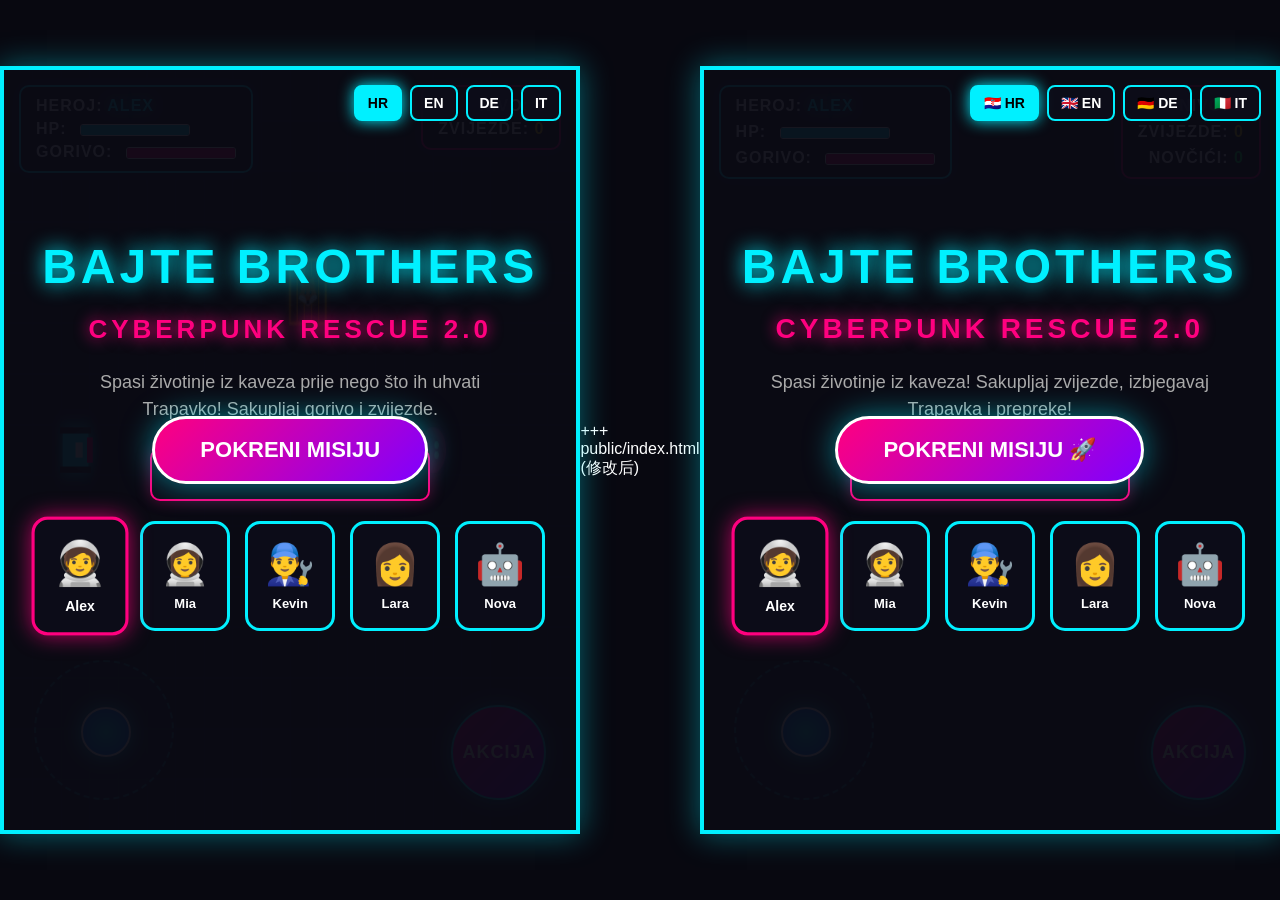
==== commit 66d856f8: "Update index.html structure" ====
--- a/index.html
+++ b/index.html
@@ -1,4 +1,3 @@
---- public/index.html (原始)
 <!DOCTYPE html>
 <html lang="hr">
 <head>
